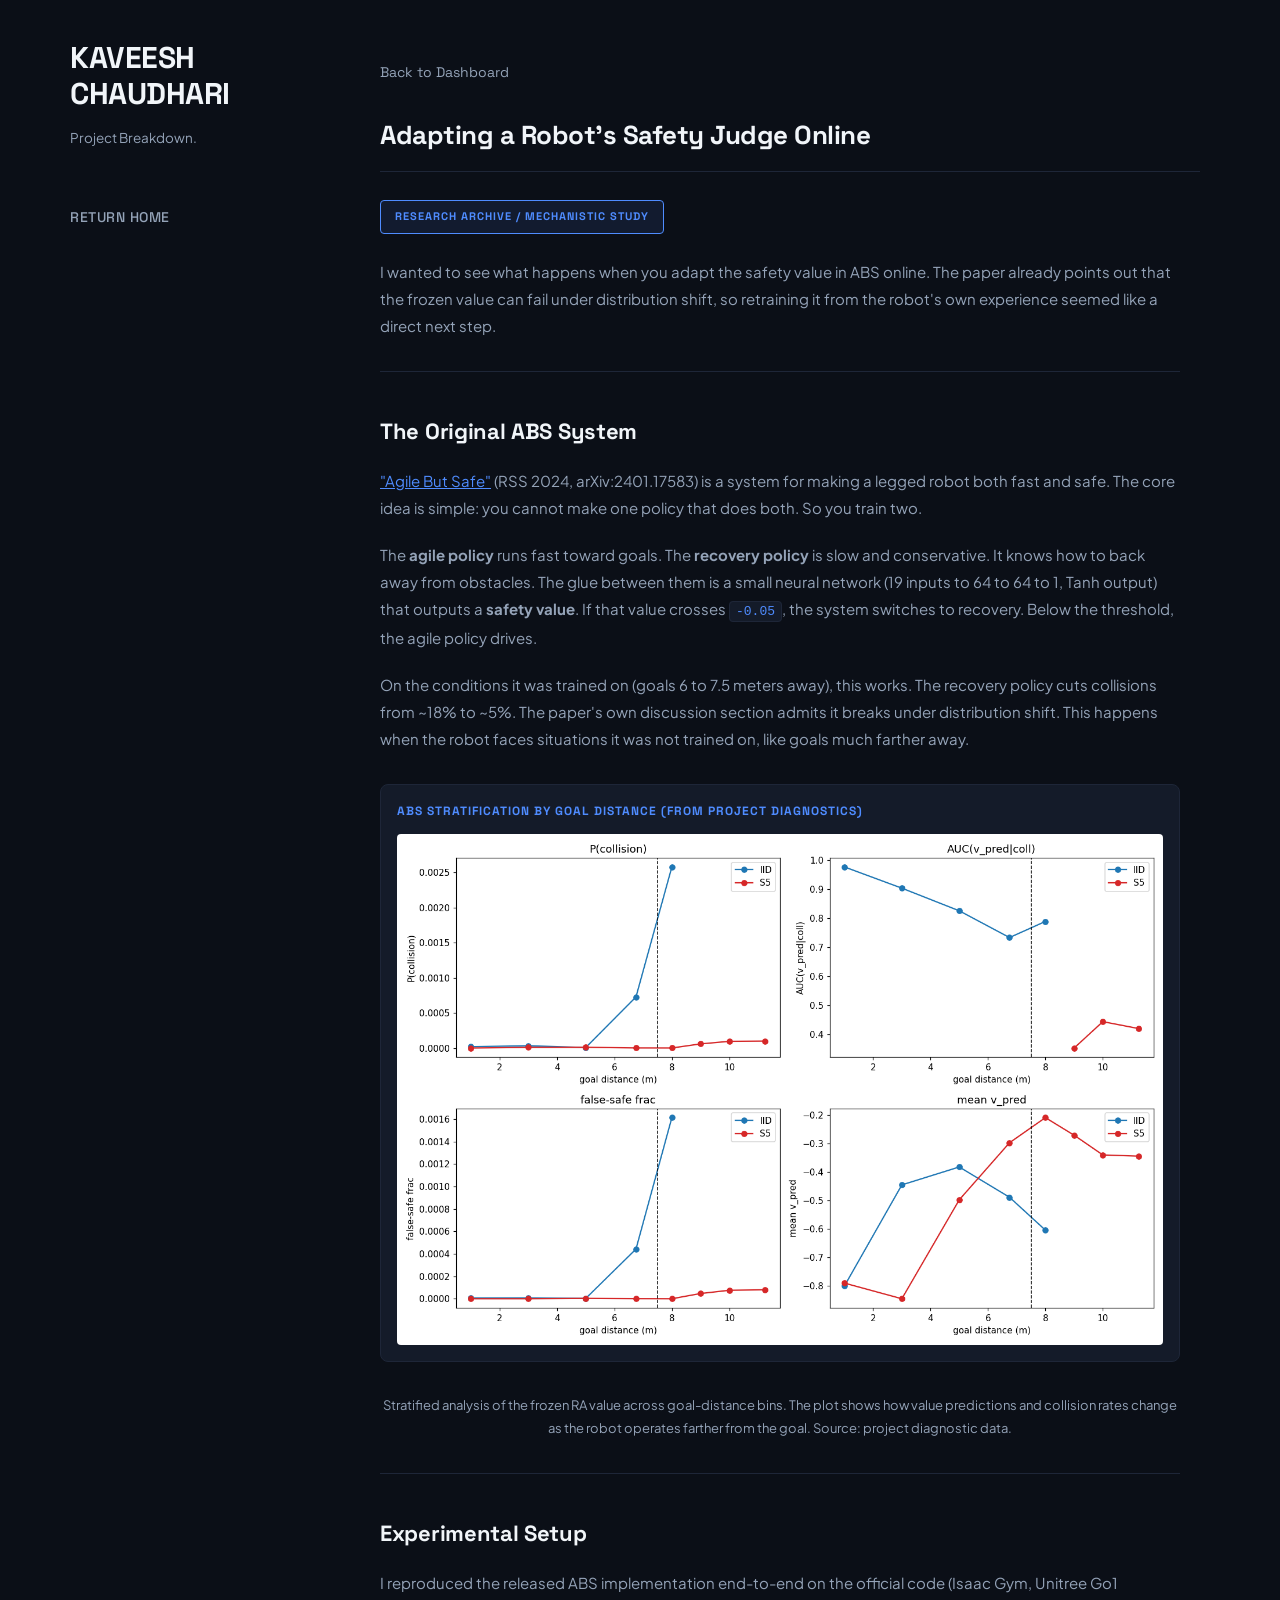
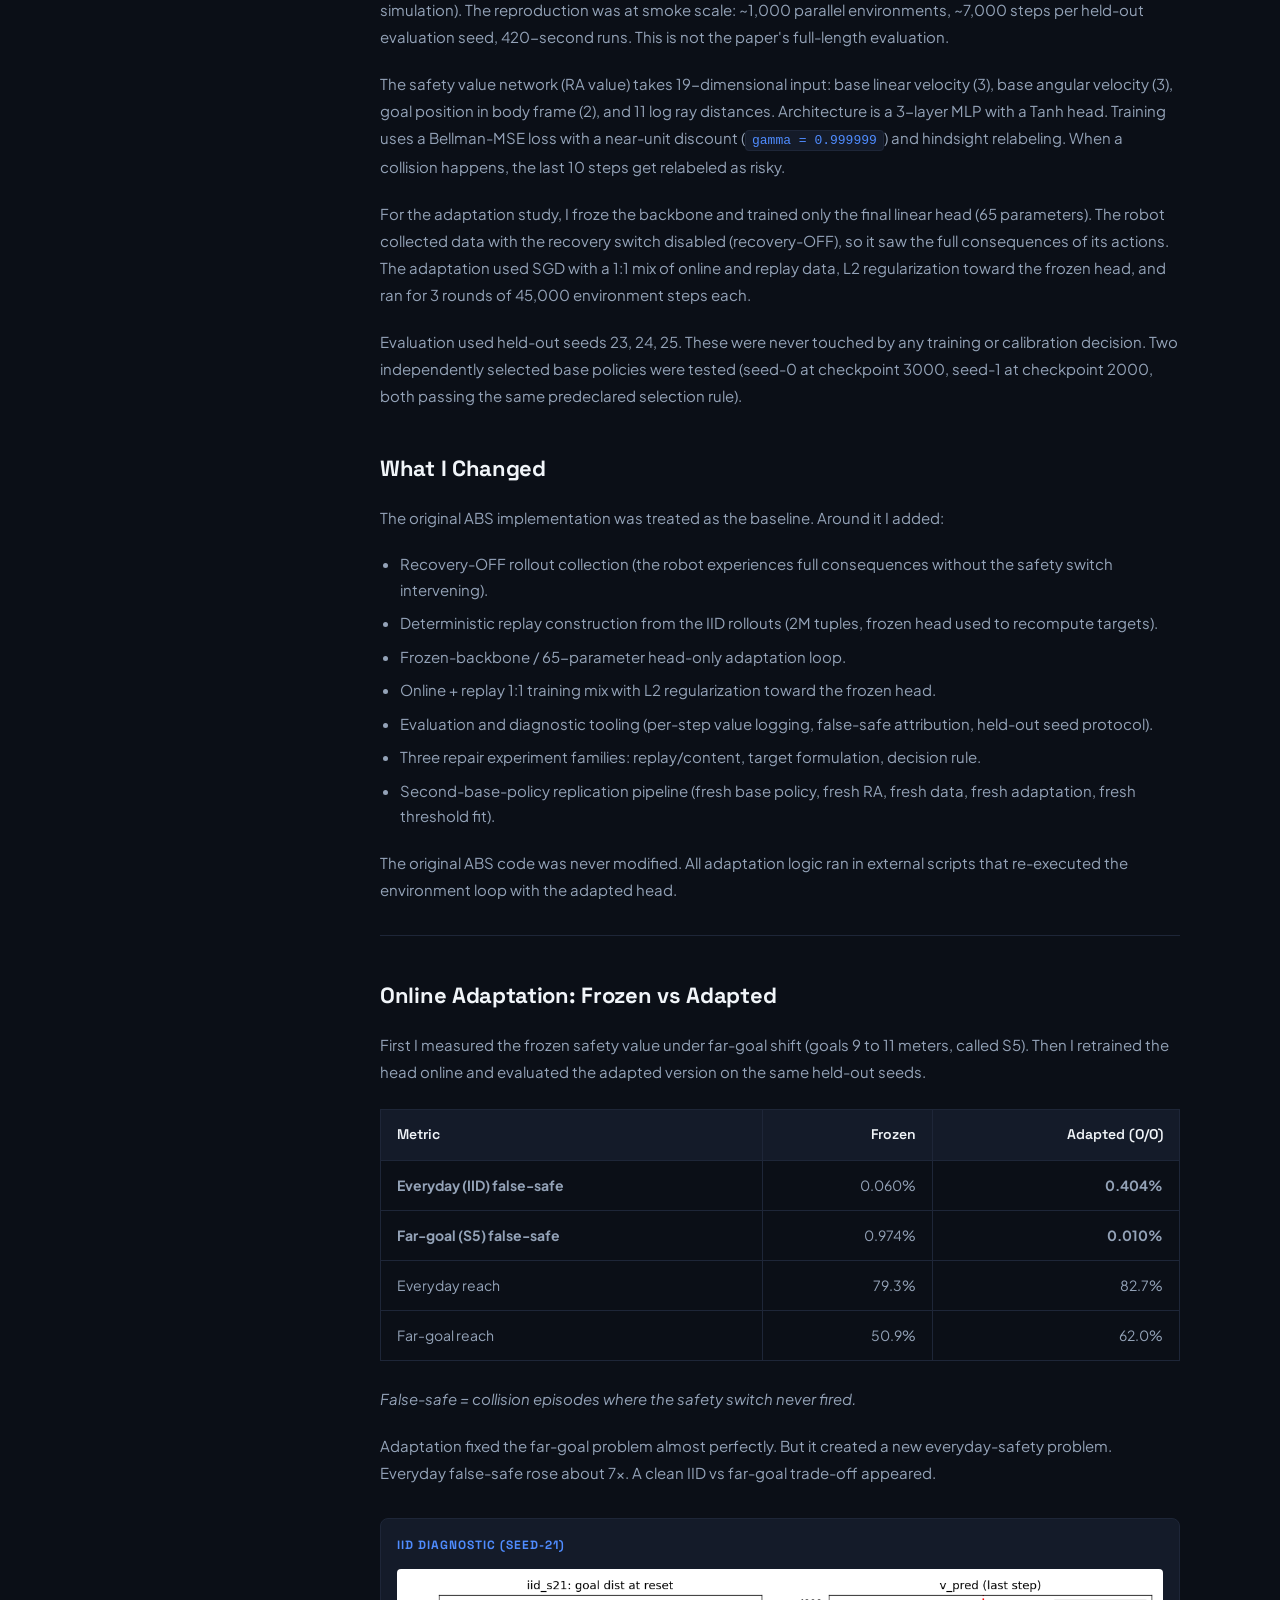
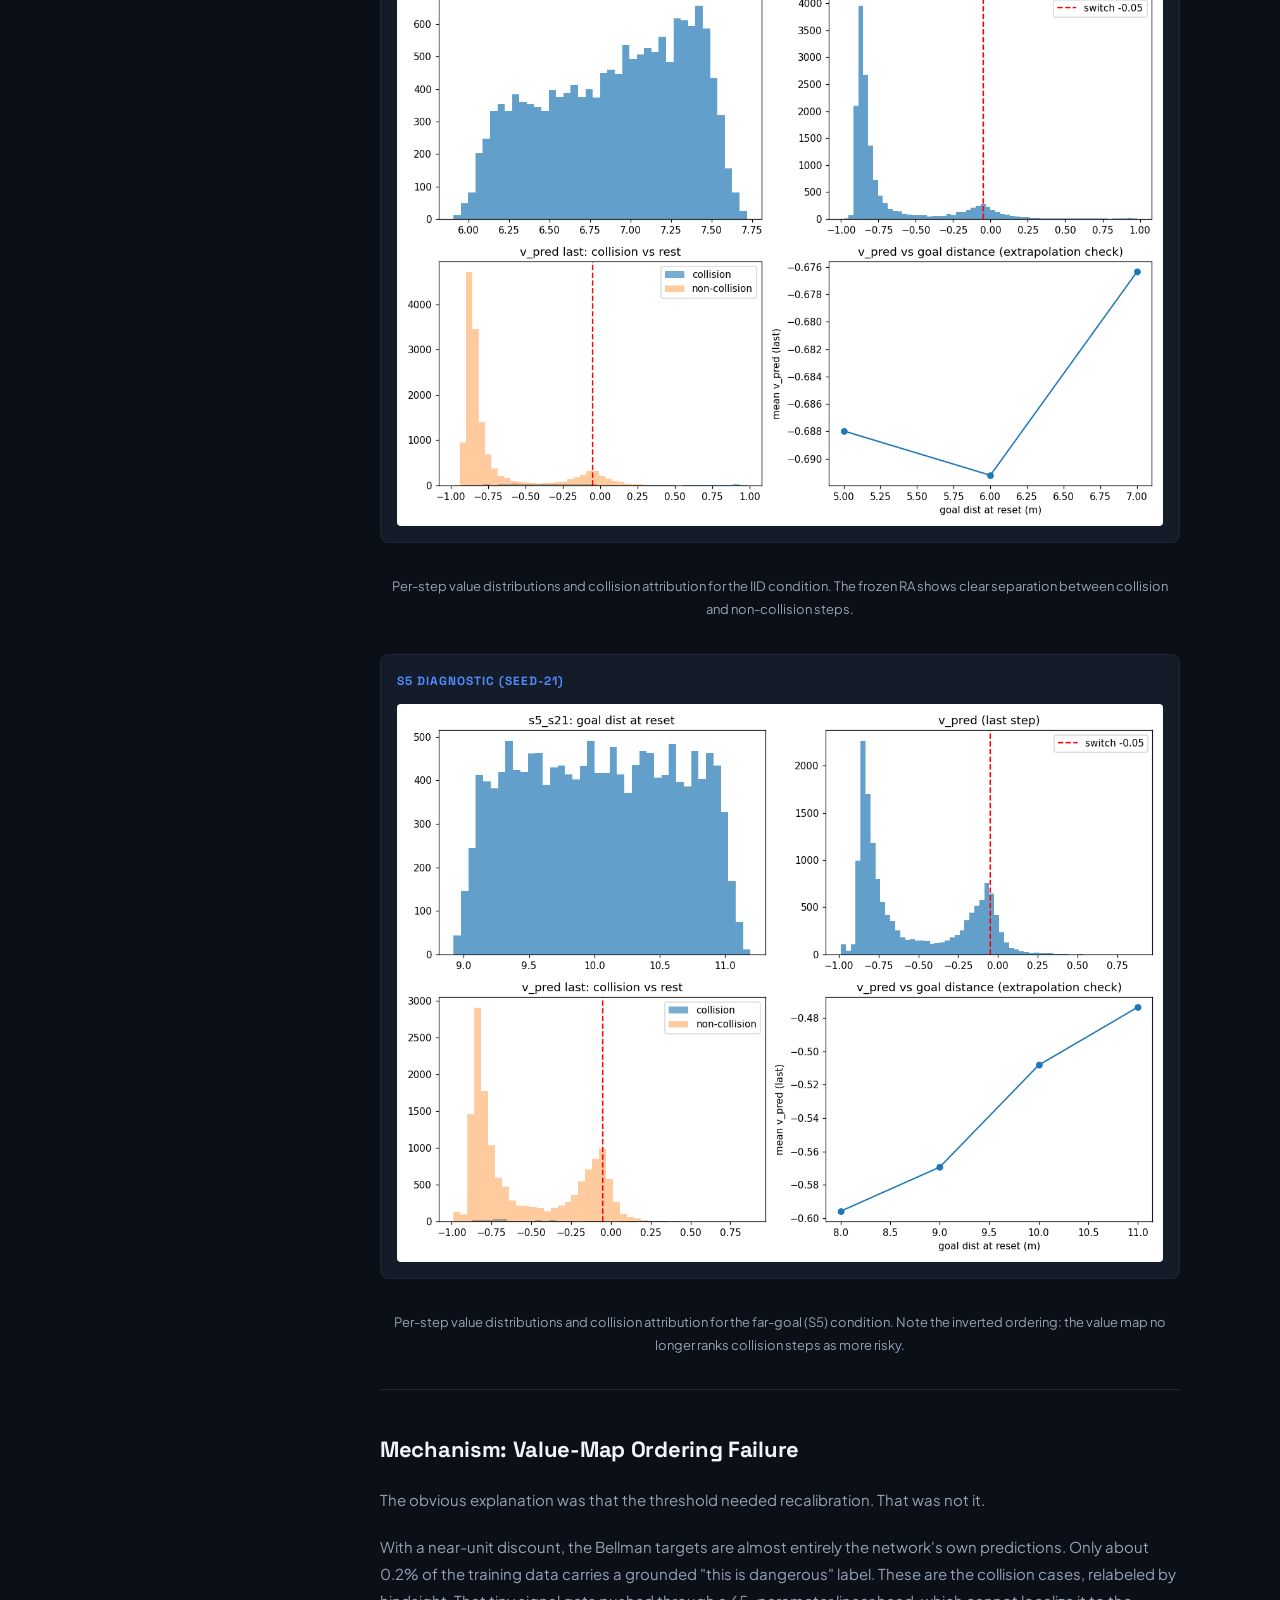
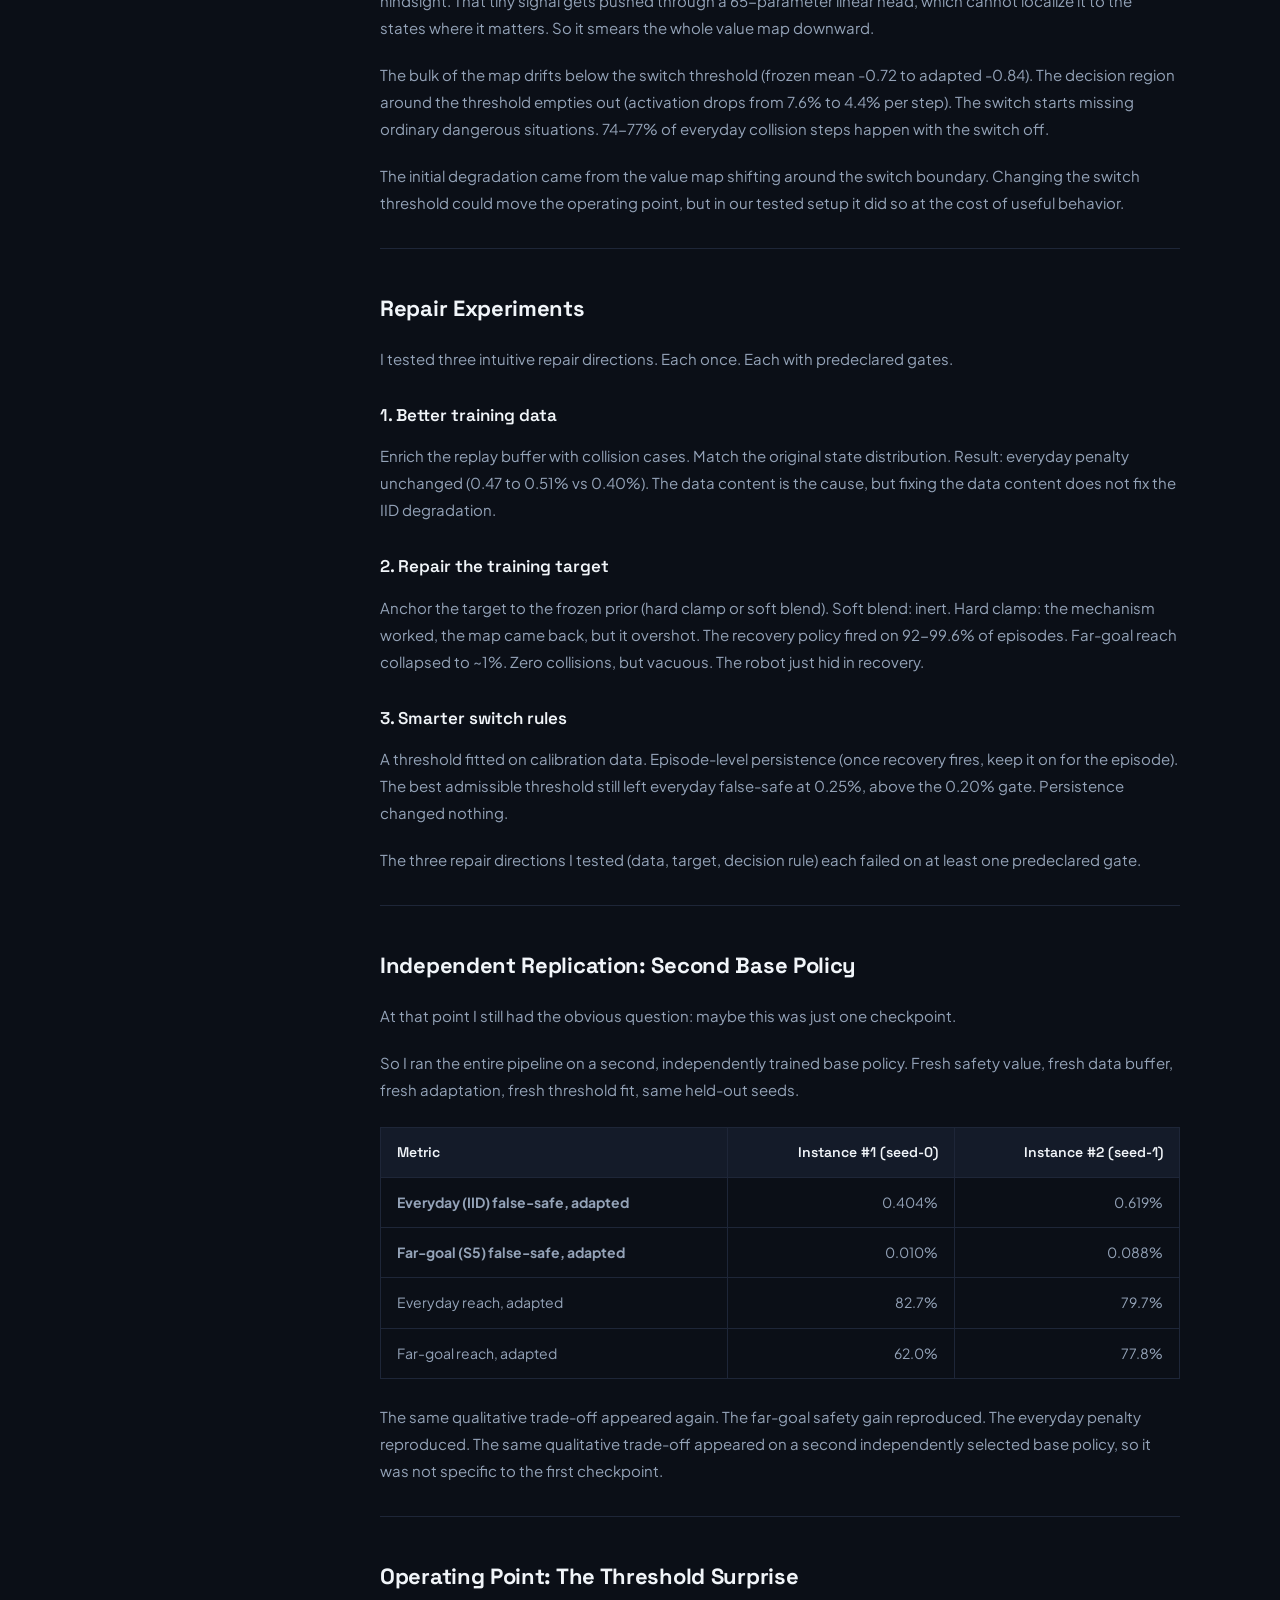
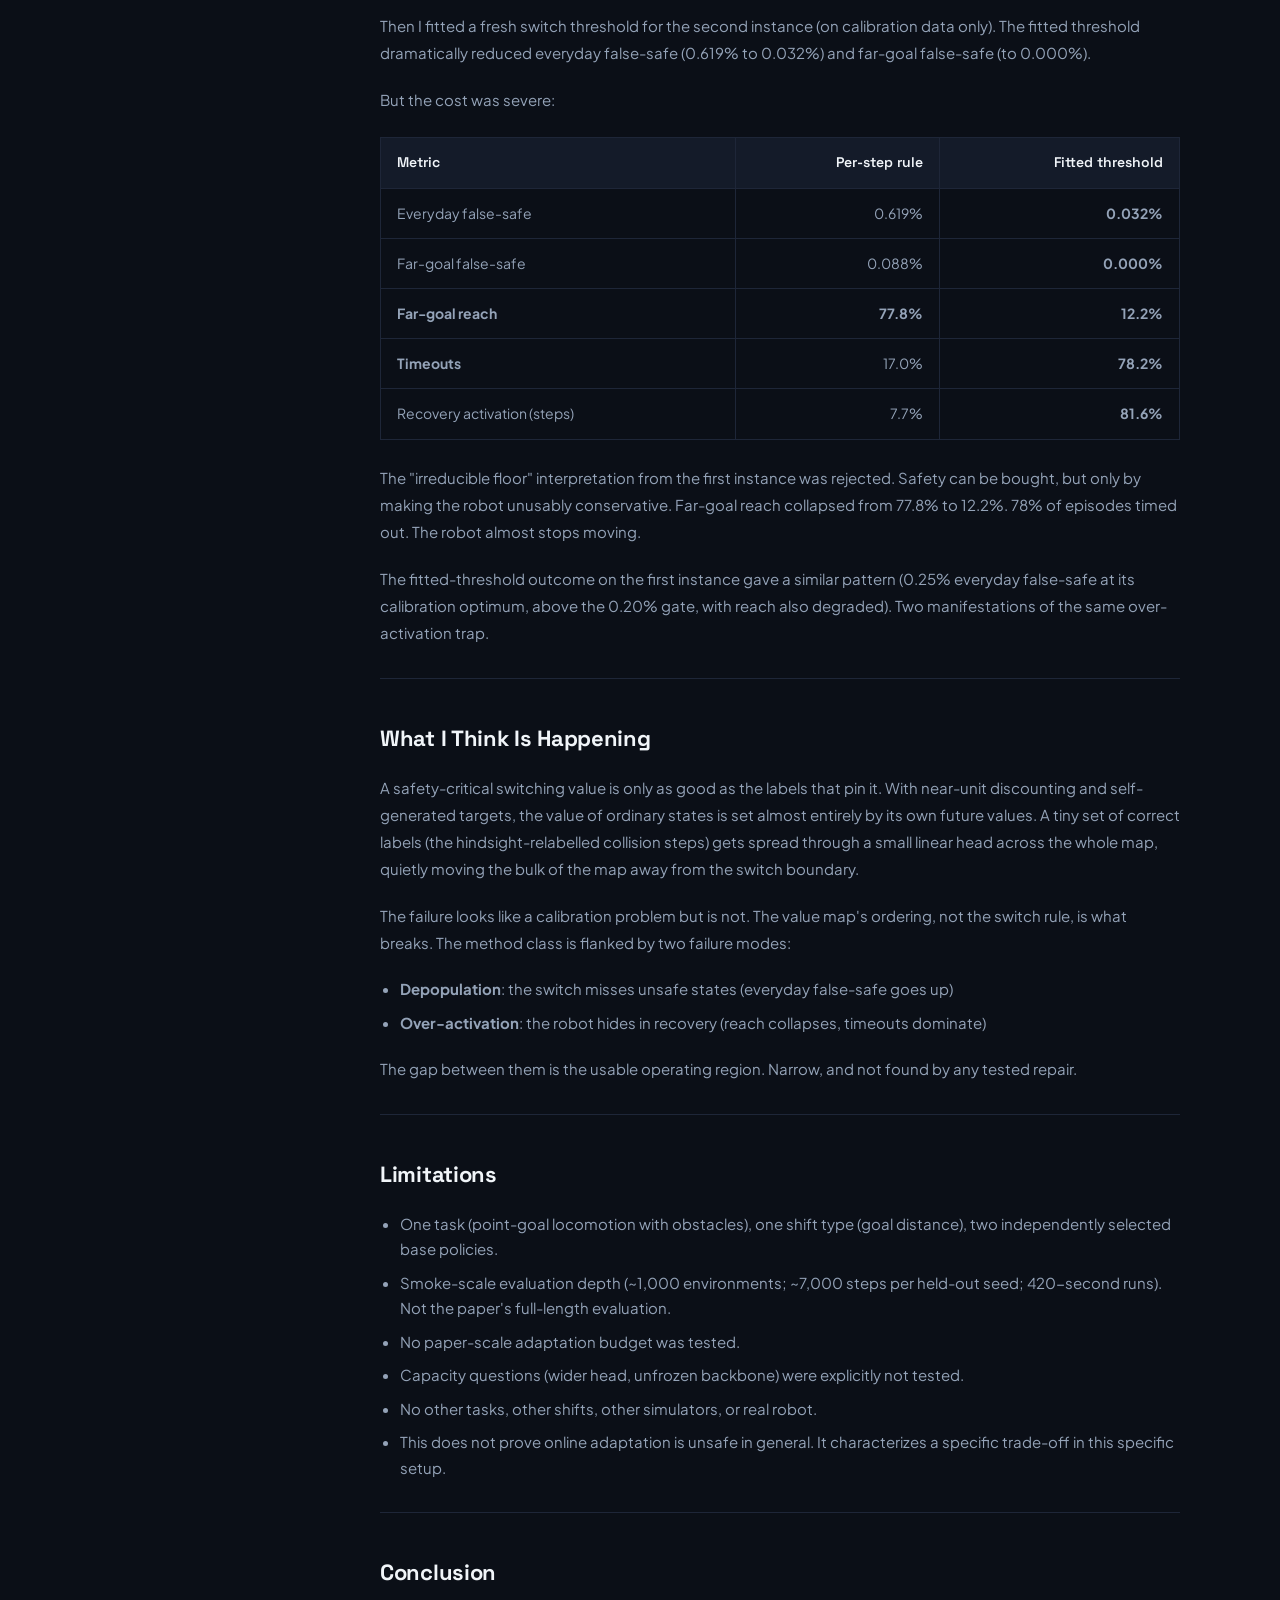
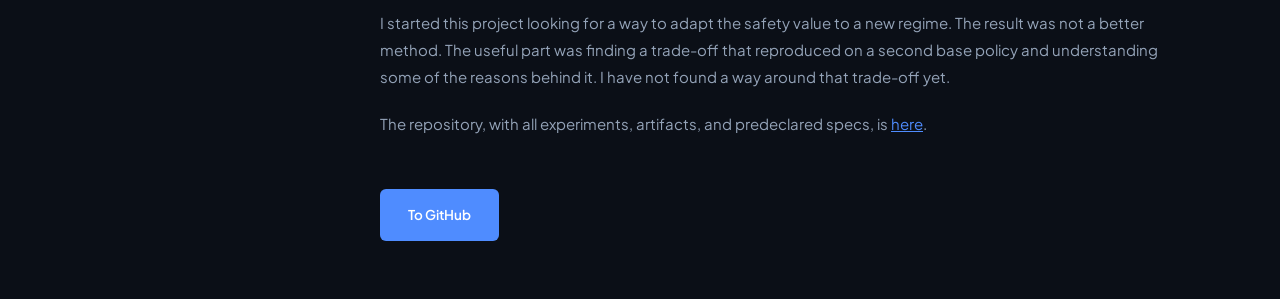
==== projects/abs-online-adaptation.html @ 4ec4768c "Add ABS blog: online adaptation trade-off study; update home page with blog card; fix To GitHub link" ====
<!DOCTYPE html>
<html lang="en">
<head>
    <meta charset="UTF-8">
    <meta name="viewport" content="width=device-width, initial-scale=1.0">
    <title>Adapting a Robot's Safety Judge Online | Kaveesh</title>
    <link rel="preconnect" href="https://fonts.googleapis.com">
    <link rel="preconnect" href="https://fonts.gstatic.com" crossorigin>
    <link href="https://fonts.googleapis.com/css2?family=Plus+Jakarta+Sans:wght@400;500;600;700&family=Space+Grotesk:wght@500;700&display=swap" rel="stylesheet">
    <link rel="stylesheet" href="../style.css">
    <style>
        .back-btn {
            display: inline-block;
            margin-bottom: 32px;
            color: var(--text-muted);
            text-decoration: none;
            font-family: var(--font-heading);
            font-size: 14px;
            transition: color 0.2s ease;
        }
        .back-btn:hover {
            color: var(--accent);
        }
        .post-body {
            color: var(--text-muted);
            font-size: 15px;
            line-height: 1.8;
            max-width: 800px;
        }
        .post-body p {
            margin-bottom: 20px;
        }
        .post-body h3 {
            margin-top: 40px;
            margin-bottom: 16px;
            font-family: var(--font-heading);
            font-size: 22px;
            font-weight: 700;
            color: var(--text-primary);
            letter-spacing: -0.3px;
        }
        .post-body h4 {
            margin-top: 28px;
            margin-bottom: 12px;
            font-family: var(--font-heading);
            font-size: 17px;
            font-weight: 600;
            color: var(--text-primary);
        }
        .post-body hr {
            border: 0;
            border-top: 1px solid var(--border-line);
            margin: 32px 0;
        }
        .post-body ul {
            margin-bottom: 20px;
            padding-left: 20px;
        }
        .post-body li {
            margin-bottom: 8px;
            line-height: 1.7;
        }
        .post-body table {
            width: 100%;
            max-width: 800px;
            border-collapse: collapse;
            margin: 24px 0;
            font-size: 14px;
        }
        .post-body th, .post-body td {
            border: 1px solid var(--border-line);
            padding: 12px 16px;
            text-align: left;
        }
        .post-body th {
            background: var(--bg-card);
            font-family: var(--font-heading);
            font-weight: 600;
            color: var(--text-primary);
        }
        .post-body td {
            color: var(--text-muted);
        }
        .post-body code {
            background: var(--bg-card);
            border: 1px solid var(--border-line);
            border-radius: 4px;
            padding: 2px 6px;
            font-family: 'JetBrains Mono', monospace;
            font-size: 13px;
            color: var(--accent);
        }
        .post-body pre {
            background: var(--bg-card);
            border: 1px solid var(--border-line);
            border-radius: 8px;
            padding: 16px;
            overflow-x: auto;
            margin: 24px 0;
        }
        .post-body pre code {
            background: none;
            border: none;
            padding: 0;
            color: var(--text-primary);
            font-size: 13px;
            line-height: 1.6;
        }
        .media-container {
            margin: 32px 0;
            display: flex;
            flex-direction: column;
            gap: 32px;
            max-width: 800px;
        }
        .media-box {
            background: var(--bg-card);
            border: 1px solid var(--border-line);
            border-radius: 8px;
            padding: 16px;
        }
        .media-label {
            font-family: var(--font-heading);
            font-size: 12px;
            color: var(--accent);
            text-transform: uppercase;
            letter-spacing: 1px;
            margin-bottom: 12px;
            font-weight: 700;
        }
        .demo-img {
            width: 100%;
            height: auto;
            border-radius: 4px;
            display: block;
        }
        .github-link {
            margin-top: 32px;
            display: inline-block;
        }
        .status-badge {
            display: inline-block;
            background: rgba(79, 140, 255, 0.1);
            border: 1px solid var(--accent);
            color: var(--accent);
            font-family: var(--font-heading);
            font-size: 11px;
            font-weight: 700;
            text-transform: uppercase;
            letter-spacing: 1px;
            padding: 6px 14px;
            border-radius: 4px;
            margin-bottom: 24px;
        }
        .pipeline-text {
            font-family: 'JetBrains Mono', monospace;
            font-size: 13px;
            background: var(--bg-card);
            border: 1px solid var(--border-line);
            border-radius: 6px;
            padding: 16px;
            white-space: pre-wrap;
            line-height: 1.8;
            color: var(--text-primary);
        }
    </style>
</head>
<body>

    <div class="app-container">
        
        <aside class="app-sidebar">
            <div class="sidebar-top">
                <div class="brand-group">
                    <h1 class="logo-title">KAVEESH CHAUDHARI</h1>
                </div>
                <p class="meta-tagline">Project Breakdown.</p>
                <nav class="app-nav">
                    <a href="../index.html" class="nav-btn">RETURN HOME</a>
                </nav>
            </div>
        </aside>

        <main class="app-main-content">
            <article class="content-block">
                <a href="../index.html" class="back-btn">Back to Dashboard</a>
                
                <div class="block-header">
                    <h2 class="block-heading">Adapting a Robot's Safety Judge Online</h2>
                </div>

                <div class="post-body">
                    <div class="status-badge">Research Archive / Mechanistic Study</div>

                    <p>
                        I wanted to see what happens when you adapt the safety value in ABS online. The paper already points out that the frozen value can fail under distribution shift, so retraining it from the robot's own experience seemed like a direct next step.
                    </p>

                    <hr>

                    <h3>The Original ABS System</h3>

                    <p>
                        <a href="https://arxiv.org/abs/2401.17583" target="_blank" style="color: var(--accent);">"Agile But Safe"</a> (RSS 2024, arXiv:2401.17583) is a system for making a legged robot both fast and safe. The core idea is simple: you cannot make one policy that does both. So you train two.
                    </p>

                    <p>
                        The <strong>agile policy</strong> runs fast toward goals. The <strong>recovery policy</strong> is slow and conservative. It knows how to back away from obstacles. The glue between them is a small neural network (19 inputs to 64 to 64 to 1, Tanh output) that outputs a <strong>safety value</strong>. If that value crosses <code>-0.05</code>, the system switches to recovery. Below the threshold, the agile policy drives.
                    </p>

                    <p>
                        On the conditions it was trained on (goals 6 to 7.5 meters away), this works. The recovery policy cuts collisions from ~18% to ~5%. The paper's own discussion section admits it breaks under distribution shift. This happens when the robot faces situations it was not trained on, like goals much farther away.
                    </p>

                    <div class="media-container">
                        <div class="media-box">
                            <div class="media-label">ABS Stratification by Goal Distance (from project diagnostics)</div>
                            <img src="abs_strat.png" alt="ABS stratification analysis showing value predictions across goal-distance bins" class="demo-img">
                        </div>
                    </div>

                    <p style="margin-top: 8px; font-size: 13px; color: var(--text-muted); text-align: center;">
                        Stratified analysis of the frozen RA value across goal-distance bins. The plot shows how value predictions and collision rates change as the robot operates farther from the goal. Source: project diagnostic data.
                    </p>

                    <hr>

                    <h3>Experimental Setup</h3>

                    <p>
                        I reproduced the released ABS implementation end-to-end on the official code (Isaac Gym, Unitree Go1 simulation). The reproduction was at smoke scale: ~1,000 parallel environments, ~7,000 steps per held-out evaluation seed, 420-second runs. This is not the paper's full-length evaluation.
                    </p>

                    <p>
                        The safety value network (RA value) takes 19-dimensional input: base linear velocity (3), base angular velocity (3), goal position in body frame (2), and 11 log ray distances. Architecture is a 3-layer MLP with a Tanh head. Training uses a Bellman-MSE loss with a near-unit discount (<code>gamma = 0.999999</code>) and hindsight relabeling. When a collision happens, the last 10 steps get relabeled as risky.
                    </p>

                    <p>
                        For the adaptation study, I froze the backbone and trained only the final linear head (65 parameters). The robot collected data with the recovery switch disabled (recovery-OFF), so it saw the full consequences of its actions. The adaptation used SGD with a 1:1 mix of online and replay data, L2 regularization toward the frozen head, and ran for 3 rounds of 45,000 environment steps each.
                    </p>

                    <p>
                        Evaluation used held-out seeds 23, 24, 25. These were never touched by any training or calibration decision. Two independently selected base policies were tested (seed-0 at checkpoint 3000, seed-1 at checkpoint 2000, both passing the same predeclared selection rule).
                    </p>

                    <h3>What I Changed</h3>

                    <p>
                        The original ABS implementation was treated as the baseline. Around it I added:
                    </p>

                    <ul>
                        <li>Recovery-OFF rollout collection (the robot experiences full consequences without the safety switch intervening).</li>
                        <li>Deterministic replay construction from the IID rollouts (2M tuples, frozen head used to recompute targets).</li>
                        <li>Frozen-backbone / 65-parameter head-only adaptation loop.</li>
                        <li>Online + replay 1:1 training mix with L2 regularization toward the frozen head.</li>
                        <li>Evaluation and diagnostic tooling (per-step value logging, false-safe attribution, held-out seed protocol).</li>
                        <li>Three repair experiment families: replay/content, target formulation, decision rule.</li>
                        <li>Second-base-policy replication pipeline (fresh base policy, fresh RA, fresh data, fresh adaptation, fresh threshold fit).</li>
                    </ul>

                    <p>
                        The original ABS code was never modified. All adaptation logic ran in external scripts that re-executed the environment loop with the adapted head.
                    </p>

                    <hr>

                    <h3>Online Adaptation: Frozen vs Adapted</h3>

                    <p>
                        First I measured the frozen safety value under far-goal shift (goals 9 to 11 meters, called S5). Then I retrained the head online and evaluated the adapted version on the same held-out seeds.
                    </p>

                    <table>
                        <thead>
                            <tr>
                                <th>Metric</th>
                                <th style="text-align:right">Frozen</th>
                                <th style="text-align:right">Adapted (O/O)</th>
                            </tr>
                        </thead>
                        <tbody>
                            <tr>
                                <td><strong>Everyday (IID) false-safe</strong></td>
                                <td style="text-align:right">0.060%</td>
                                <td style="text-align:right"><strong>0.404%</strong></td>
                            </tr>
                            <tr>
                                <td><strong>Far-goal (S5) false-safe</strong></td>
                                <td style="text-align:right">0.974%</td>
                                <td style="text-align:right"><strong>0.010%</strong></td>
                            </tr>
                            <tr>
                                <td>Everyday reach</td>
                                <td style="text-align:right">79.3%</td>
                                <td style="text-align:right">82.7%</td>
                            </tr>
                            <tr>
                                <td>Far-goal reach</td>
                                <td style="text-align:right">50.9%</td>
                                <td style="text-align:right">62.0%</td>
                            </tr>
                        </tbody>
                    </table>

                    <p>
                        <em>False-safe = collision episodes where the safety switch never fired.</em>
                    </p>

                    <p>
                        Adaptation fixed the far-goal problem almost perfectly. But it created a new everyday-safety problem. Everyday false-safe rose about 7x. A clean IID vs far-goal trade-off appeared.
                    </p>

                    <div class="media-container">
                        <div class="media-box">
                            <div class="media-label">IID Diagnostic (seed-21)</div>
                            <img src="abs_iid_diag.png" alt="IID diagnostic showing value distributions and collision attribution" class="demo-img">
                        </div>
                    </div>

                    <p style="margin-top: 8px; font-size: 13px; color: var(--text-muted); text-align: center;">
                        Per-step value distributions and collision attribution for the IID condition. The frozen RA shows clear separation between collision and non-collision steps.
                    </p>

                    <div class="media-container">
                        <div class="media-box">
                            <div class="media-label">S5 Diagnostic (seed-21)</div>
                            <img src="abs_s5_diag.png" alt="S5 diagnostic showing inverted value ordering under far-goal shift" class="demo-img">
                        </div>
                    </div>

                    <p style="margin-top: 8px; font-size: 13px; color: var(--text-muted); text-align: center;">
                        Per-step value distributions and collision attribution for the far-goal (S5) condition. Note the inverted ordering: the value map no longer ranks collision steps as more risky.
                    </p>

                    <hr>

                    <h3>Mechanism: Value-Map Ordering Failure</h3>

                    <p>
                        The obvious explanation was that the threshold needed recalibration. That was not it.
                    </p>

                    <p>
                        With a near-unit discount, the Bellman targets are almost entirely the network's own predictions. Only about 0.2% of the training data carries a grounded "this is dangerous" label. These are the collision cases, relabeled by hindsight. That tiny signal gets pushed through a 65-parameter linear head, which cannot localize it to the states where it matters. So it smears the whole value map downward.
                    </p>

                    <p>
                        The bulk of the map drifts below the switch threshold (frozen mean -0.72 to adapted -0.84). The decision region around the threshold empties out (activation drops from 7.6% to 4.4% per step). The switch starts missing ordinary dangerous situations. 74-77% of everyday collision steps happen with the switch off.
                    </p>

                    <p>
                        The initial degradation came from the value map shifting around the switch boundary. Changing the switch threshold could move the operating point, but in our tested setup it did so at the cost of useful behavior.
                    </p>

                    <hr>

                    <h3>Repair Experiments</h3>

                    <p>
                        I tested three intuitive repair directions. Each once. Each with predeclared gates.
                    </p>

                    <h4>1. Better training data</h4>
                    <p>
                        Enrich the replay buffer with collision cases. Match the original state distribution. Result: everyday penalty unchanged (0.47 to 0.51% vs 0.40%). The data content is the cause, but fixing the data content does not fix the IID degradation.
                    </p>

                    <h4>2. Repair the training target</h4>
                    <p>
                        Anchor the target to the frozen prior (hard clamp or soft blend). Soft blend: inert. Hard clamp: the mechanism worked, the map came back, but it overshot. The recovery policy fired on 92-99.6% of episodes. Far-goal reach collapsed to ~1%. Zero collisions, but vacuous. The robot just hid in recovery.
                    </p>

                    <h4>3. Smarter switch rules</h4>
                    <p>
                        A threshold fitted on calibration data. Episode-level persistence (once recovery fires, keep it on for the episode). The best admissible threshold still left everyday false-safe at 0.25%, above the 0.20% gate. Persistence changed nothing.
                    </p>

                    <p>
                        The three repair directions I tested (data, target, decision rule) each failed on at least one predeclared gate.
                    </p>

                    <hr>

                    <h3>Independent Replication: Second Base Policy</h3>

                    <p>
                        At that point I still had the obvious question: maybe this was just one checkpoint.
                    </p>

                    <p>
                        So I ran the entire pipeline on a second, independently trained base policy. Fresh safety value, fresh data buffer, fresh adaptation, fresh threshold fit, same held-out seeds.
                    </p>

                    <table>
                        <thead>
                            <tr>
                                <th>Metric</th>
                                <th style="text-align:right">Instance #1 (seed-0)</th>
                                <th style="text-align:right">Instance #2 (seed-1)</th>
                            </tr>
                        </thead>
                        <tbody>
                            <tr>
                                <td><strong>Everyday (IID) false-safe, adapted</strong></td>
                                <td style="text-align:right">0.404%</td>
                                <td style="text-align:right">0.619%</td>
                            </tr>
                            <tr>
                                <td><strong>Far-goal (S5) false-safe, adapted</strong></td>
                                <td style="text-align:right">0.010%</td>
                                <td style="text-align:right">0.088%</td>
                            </tr>
                            <tr>
                                <td>Everyday reach, adapted</td>
                                <td style="text-align:right">82.7%</td>
                                <td style="text-align:right">79.7%</td>
                            </tr>
                            <tr>
                                <td>Far-goal reach, adapted</td>
                                <td style="text-align:right">62.0%</td>
                                <td style="text-align:right">77.8%</td>
                            </tr>
                        </tbody>
                    </table>

                    <p>
                        The same qualitative trade-off appeared again. The far-goal safety gain reproduced. The everyday penalty reproduced. The same qualitative trade-off appeared on a second independently selected base policy, so it was not specific to the first checkpoint.
                    </p>

                    <hr>

                    <h3>Operating Point: The Threshold Surprise</h3>

                    <p>
                        Then I fitted a fresh switch threshold for the second instance (on calibration data only). The fitted threshold dramatically reduced everyday false-safe (0.619% to 0.032%) and far-goal false-safe (to 0.000%).
                    </p>

                    <p>
                        But the cost was severe:
                    </p>

                    <table>
                        <thead>
                            <tr>
                                <th>Metric</th>
                                <th style="text-align:right">Per-step rule</th>
                                <th style="text-align:right">Fitted threshold</th>
                            </tr>
                        </thead>
                        <tbody>
                            <tr>
                                <td>Everyday false-safe</td>
                                <td style="text-align:right">0.619%</td>
                                <td style="text-align:right"><strong>0.032%</strong></td>
                            </tr>
                            <tr>
                                <td>Far-goal false-safe</td>
                                <td style="text-align:right">0.088%</td>
                                <td style="text-align:right"><strong>0.000%</strong></td>
                            </tr>
                            <tr>
                                <td><strong>Far-goal reach</strong></td>
                                <td style="text-align:right"><strong>77.8%</strong></td>
                                <td style="text-align:right"><strong>12.2%</strong></td>
                            </tr>
                            <tr>
                                <td><strong>Timeouts</strong></td>
                                <td style="text-align:right">17.0%</td>
                                <td style="text-align:right"><strong>78.2%</strong></td>
                            </tr>
                            <tr>
                                <td>Recovery activation (steps)</td>
                                <td style="text-align:right">7.7%</td>
                                <td style="text-align:right"><strong>81.6%</strong></td>
                            </tr>
                        </tbody>
                    </table>

                    <p>
                        The "irreducible floor" interpretation from the first instance was rejected. Safety can be bought, but only by making the robot unusably conservative. Far-goal reach collapsed from 77.8% to 12.2%. 78% of episodes timed out. The robot almost stops moving.
                    </p>

                    <p>
                        The fitted-threshold outcome on the first instance gave a similar pattern (0.25% everyday false-safe at its calibration optimum, above the 0.20% gate, with reach also degraded). Two manifestations of the same over-activation trap.
                    </p>

                    <hr>

                    <h3>What I Think Is Happening</h3>

                    <p>
                        A safety-critical switching value is only as good as the labels that pin it. With near-unit discounting and self-generated targets, the value of ordinary states is set almost entirely by its own future values. A tiny set of correct labels (the hindsight-relabelled collision steps) gets spread through a small linear head across the whole map, quietly moving the bulk of the map away from the switch boundary.
                    </p>

                    <p>
                        The failure looks like a calibration problem but is not. The value map's ordering, not the switch rule, is what breaks. The method class is flanked by two failure modes:
                    </p>

                    <ul>
                        <li><strong>Depopulation</strong>: the switch misses unsafe states (everyday false-safe goes up)</li>
                        <li><strong>Over-activation</strong>: the robot hides in recovery (reach collapses, timeouts dominate)</li>
                    </ul>

                    <p>
                        The gap between them is the usable operating region. Narrow, and not found by any tested repair.
                    </p>

                    <hr>

                    <h3>Limitations</h3>

                    <ul>
                        <li>One task (point-goal locomotion with obstacles), one shift type (goal distance), two independently selected base policies.</li>
                        <li>Smoke-scale evaluation depth (~1,000 environments; ~7,000 steps per held-out seed; 420-second runs). Not the paper's full-length evaluation.</li>
                        <li>No paper-scale adaptation budget was tested.</li>
                        <li>Capacity questions (wider head, unfrozen backbone) were explicitly not tested.</li>
                        <li>No other tasks, other shifts, other simulators, or real robot.</li>
                        <li>This does not prove online adaptation is unsafe in general. It characterizes a specific trade-off in this specific setup.</li>
                    </ul>

                    <hr>

                    <h3>Conclusion</h3>

                    <p>
                        I started this project looking for a way to adapt the safety value to a new regime. The result was not a better method. The useful part was finding a trade-off that reproduced on a second base policy and understanding some of the reasons behind it. I have not found a way around that trade-off yet.
                    </p>

                    <p>
                        The repository, with all experiments, artifacts, and predeclared specs, is <a href="https://github.com/1sznkaveesh/ABS" target="_blank" style="color: var(--accent);">here</a>.
                    </p>

                    <div class="github-link">
                        <a href="https://github.com/1sznkaveesh/ABS" target="_blank" class="utility-download-btn">To GitHub</a>
                    </div>
                </div>
            </article>
        </main>
        
    </div>

</body>
</html>
---- style.css ----
/* Premium TextZip Colorway & Fluid Typography Definitions */
:root {
    --bg-main: #0b0f17;
    --bg-sidebar: #0f141f;
    --bg-card: #141b29;
    --border-line: #1e2638;
    --text-primary: #f1f5f9;
    --text-muted: #94a3b8;
    --accent: #4f8cff;
    --font-heading: 'Space Grotesk', sans-serif;
    --font-body: 'Plus Jakarta Sans', sans-serif;
}

* {
    margin: 0;
    padding: 0;
    box-sizing: border-box;
}

html {
    scroll-behavior: smooth;
    background-color: var(--bg-main);
}

body {
    background-color: var(--bg-main);
    color: var(--text-primary);
    font-family: var(--font-body);
    font-size: 14px;
    line-height: 1.6;
    -webkit-font-smoothing: antialiased;
}

/* 2-Column Scaffold Structure */
.app-container {
    display: flex;
    max-width: 1200px;
    margin: 0 auto;
    min-height: 100vh;
}

/* Sidebar Styling Layout */
.app-sidebar {
    width: 300px;
    position: sticky;
    top: 0;
    height: 100vh;
    padding: 40px 30px;
    display: flex;
    flex-direction: column;
    justify-content: space-between;
}

/* Made your name significantly bigger and punchier */
.logo-title {
    font-family: var(--font-heading);
    font-size: 30px;
    font-weight: 700;
    letter-spacing: -.5px;
    color: var(--text-primary);
    line-height: 1.2;
}

.meta-tagline {
    color: var(--text-muted);
    margin-top: 16px;
    font-size: 13.5px;
    line-height: 1.5;
}

.app-nav {
    margin-top: 54px;
    display: flex;
    flex-direction: column;
    gap: 16px;
}

.nav-btn {
    color: var(--text-muted);
    text-decoration: none;
    font-family: var(--font-heading);
    font-size: 14px;
    font-weight: 500;
    letter-spacing: 0.5px;
    transition: all 0.25s ease;
    padding: 4px 0;
    width: fit-content;
}

.nav-btn:hover, .nav-btn.active {
    color: var(--accent);
    transform: translateX(4px);
}

/* Right Content Column Layout */
.app-main-content {
    flex-grow: 1;
    padding: 60px 40px;
    display: flex;
    flex-direction: column;
    gap: 64px;
}

.content-block {
    scroll-margin-top: 60px;
}

.block-header {
    margin-bottom: 28px;
    border-bottom: 1px solid var(--border-line);
    padding-bottom: 14px;
}

/* Increased major section title sizing */
.block-heading {
    font-family: var(--font-heading);
    font-size: 26px;
    font-weight: 700;
    letter-spacing: -0.5px;
    color: var(--text-primary);
}

/* Smooth Minimal Box States */
.empty-state-card {
    background-color: var(--bg-card);
    border: 1px solid var(--border-line);
    border-radius: 8px;
    padding: 24px;
}

.empty-msg {
    color: var(--text-muted);
    font-size: 14px;
}

/* Cards System Architecture */
.project-grid {
    display: flex;
    flex-direction: column;
    gap: 16px;
}

.project-card {
    background-color: var(--bg-card);
    border: 1px solid var(--border-line);
    border-radius: 8px;
    padding: 28px;
    transition: all 0.25s cubic-bezier(0.4, 0, 0.2, 1);
}

.project-card:hover {
    border-color: var(--accent);
    transform: translateY(-2px);
    box-shadow: 0 8px 24px rgba(79, 140, 255, 0.05);
}

.card-meta {
    font-size: 11px;
    margin-bottom: 8px;
    font-weight: 600;
    text-transform: uppercase;
    letter-spacing: 0.5px;
}

.card-tag {
    color: var(--accent);
}

/* Increased work project title sizing */
.card-title {
    font-family: var(--font-heading);
    font-size: 20px;
    font-weight: 700;
    margin-bottom: 8px;
    color: var(--text-primary);
    letter-spacing: -0.3px;
}

/* Project Heading Anchor Rules */
.project-title-link {
    color: var(--text-primary);
    text-decoration: none;
    transition: color 0.2s ease;
}

.project-card:hover .project-title-link,
.project-title-link:hover {
    color: var(--accent);
}

.card-desc {
    color: var(--text-muted);
    font-size: 14px;
    line-height: 1.6;
}

/* Resume Button Setup */
.utility-download-btn {
    display: inline-block;
    color: #fff;
    background-color: var(--accent);
    text-decoration: none;
    font-size: 13.5px;
    font-weight: 600;
    padding: 14px 28px;
    border-radius: 6px;
    transition: background-color 0.2s ease, transform 0.2s ease;
}

.utility-download-btn:hover {
    background-color: #3b71d6;
    transform: translateY(-1px);
}

/* Side-by-Side Horizontal Contact Layout */
.contact-inline-row {
    display: flex;
    gap: 36px;
}

.contact-link {
    font-family: var(--font-heading);
    font-weight: 700;
    font-size: 15px;
    color: var(--accent);
    text-decoration: none;
    letter-spacing: 0.5px;
    transition: color 0.2s ease;
}

.contact-link:hover {
    color: var(--text-primary);
}

/* Blog Grid & Cards */
.blog-grid {
    display: flex;
    flex-direction: column;
    gap: 16px;
}

.blog-card {
    background-color: var(--bg-card);
    border: 1px solid var(--border-line);
    border-radius: 8px;
    overflow: hidden;
    transition: all 0.25s cubic-bezier(0.4, 0, 0.2, 1);
    display: flex;
    flex-direction: row;
    gap: 0;
}

.blog-card:hover {
    border-color: var(--accent);
    transform: translateY(-2px);
    box-shadow: 0 8px 24px rgba(79, 140, 255, 0.05);
}

.blog-thumbnail {
    width: 200px;
    min-width: 200px;
    height: 100%;
    min-height: 180px;
    overflow: hidden;
    flex-shrink: 0;
}

.blog-thumbnail img {
    width: 100%;
    height: 100%;
    object-fit: cover;
    transition: transform 0.3s ease;
}

.blog-card:hover .blog-thumbnail img {
    transform: scale(1.03);
}

.blog-content {
    flex: 1;
    padding: 28px;
    display: flex;
    flex-direction: column;
    justify-content: space-between;
    min-width: 0;
}

.blog-meta {
    font-size: 11px;
    margin-bottom: 8px;
    font-weight: 600;
    text-transform: uppercase;
    letter-spacing: 0.5px;
}

.blog-tag {
    color: var(--accent);
}

.blog-title {
    font-family: var(--font-heading);
    font-size: 20px;
    font-weight: 700;
    margin-bottom: 8px;
    color: var(--text-primary);
    letter-spacing: -0.3px;
    line-height: 1.3;
}

.blog-title-link {
    color: var(--text-primary);
    text-decoration: none;
    transition: color 0.2s ease;
}

.blog-card:hover .blog-title-link,
.blog-title-link:hover {
    color: var(--accent);
}

.blog-desc {
    color: var(--text-muted);
    font-size: 14px;
    line-height: 1.6;
    margin-bottom: 16px;
}

.blog-read-more {
    font-family: var(--font-heading);
    font-size: 13px;
    font-weight: 600;
    color: var(--accent);
    text-decoration: none;
    letter-spacing: 0.5px;
    transition: color 0.2s ease;
    align-self: flex-start;
}

.blog-read-more:hover {
    color: var(--text-primary);
}

/* Mobile responsiveness for blog card */
@media (max-width: 850px) {
    .blog-card {
        flex-direction: column;
    }
    .blog-thumbnail {
        width: 100%;
        min-width: 0;
        height: 160px;
        min-height: 160px;
    }
    .blog-content {
        padding: 24px;
    }
}
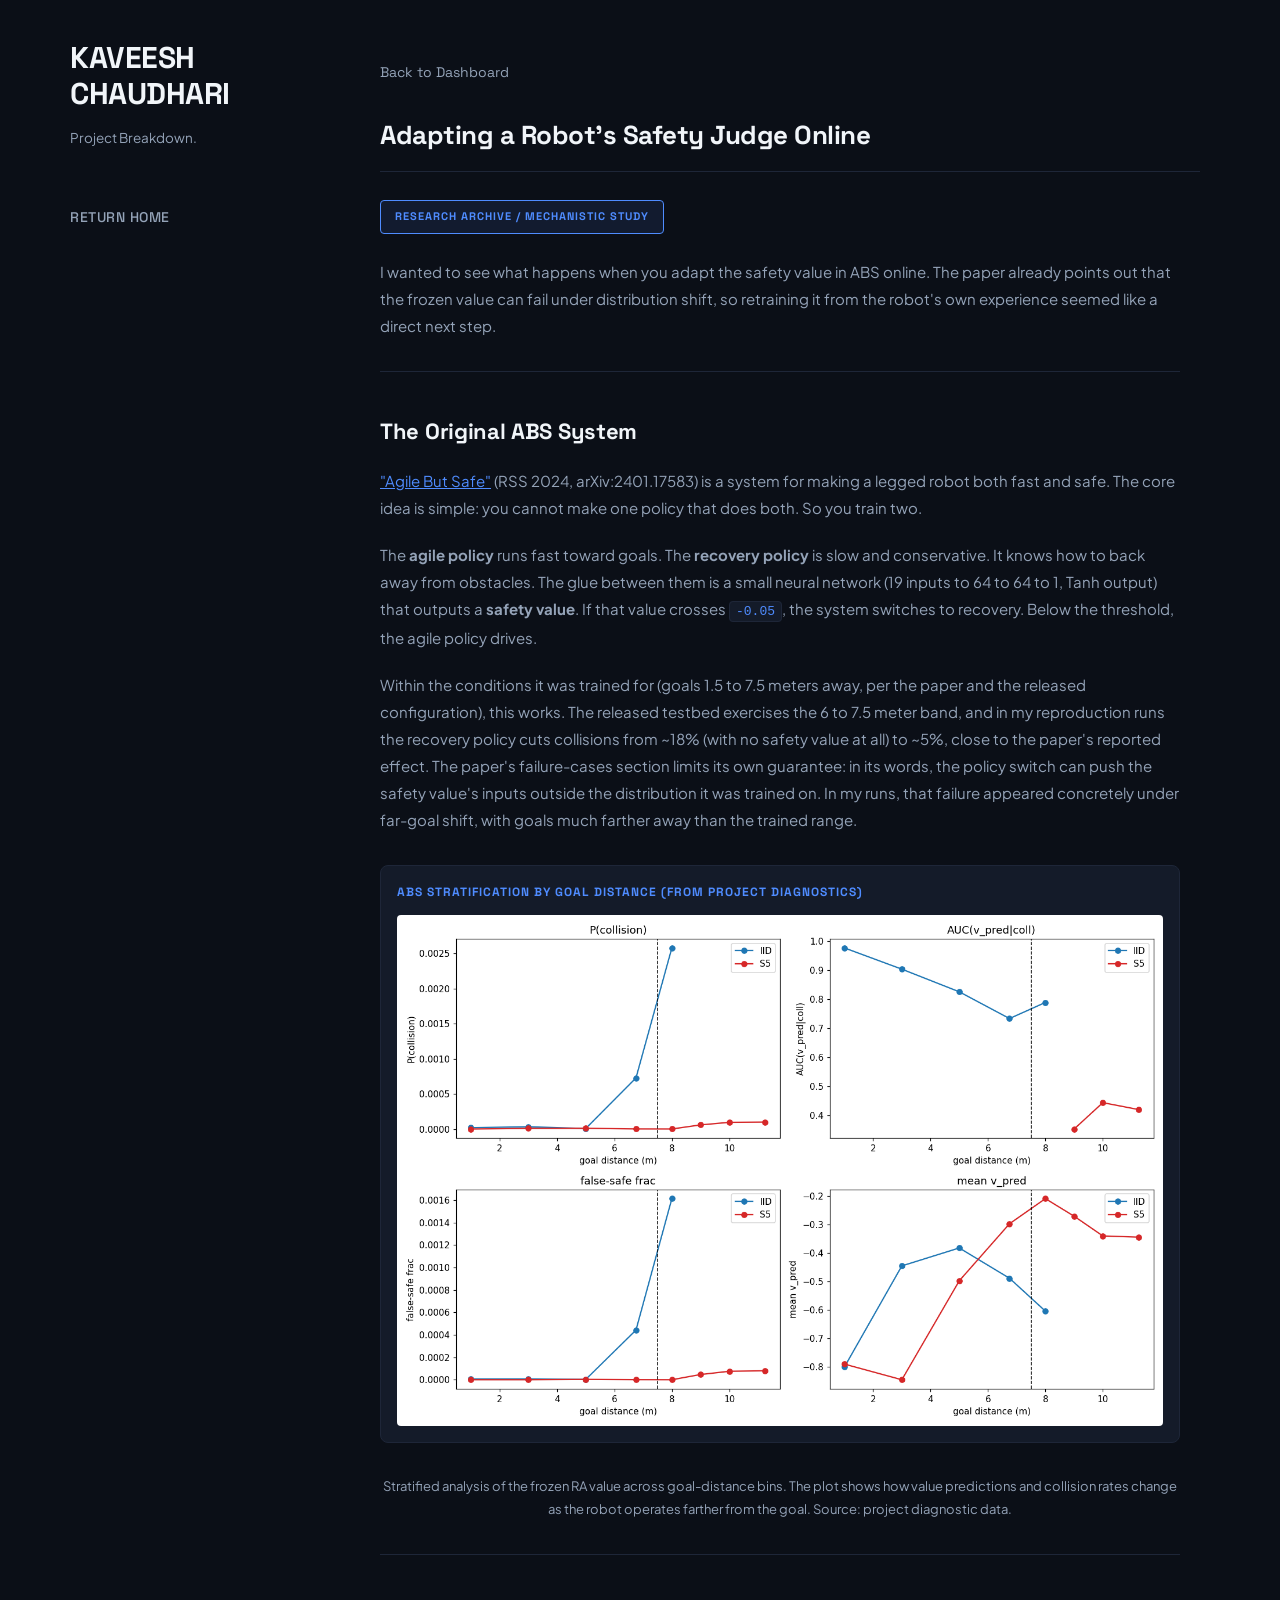
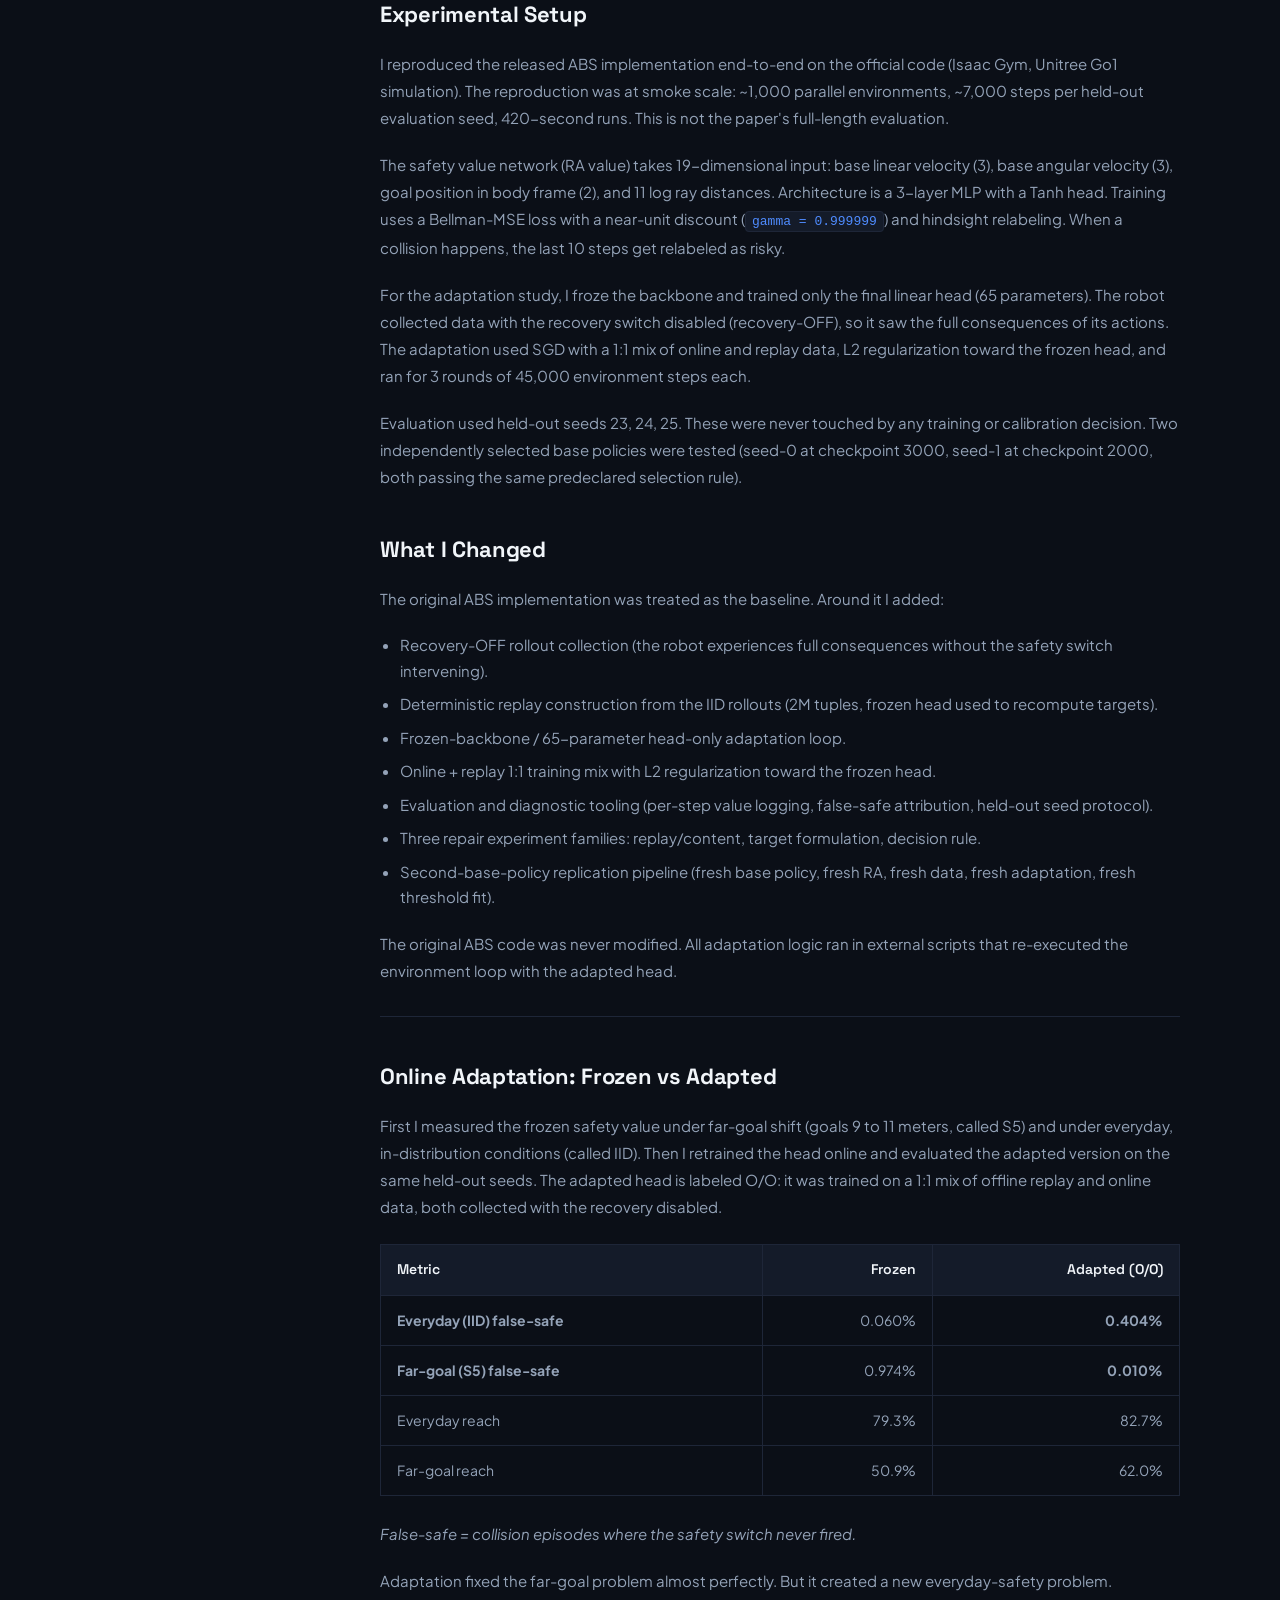
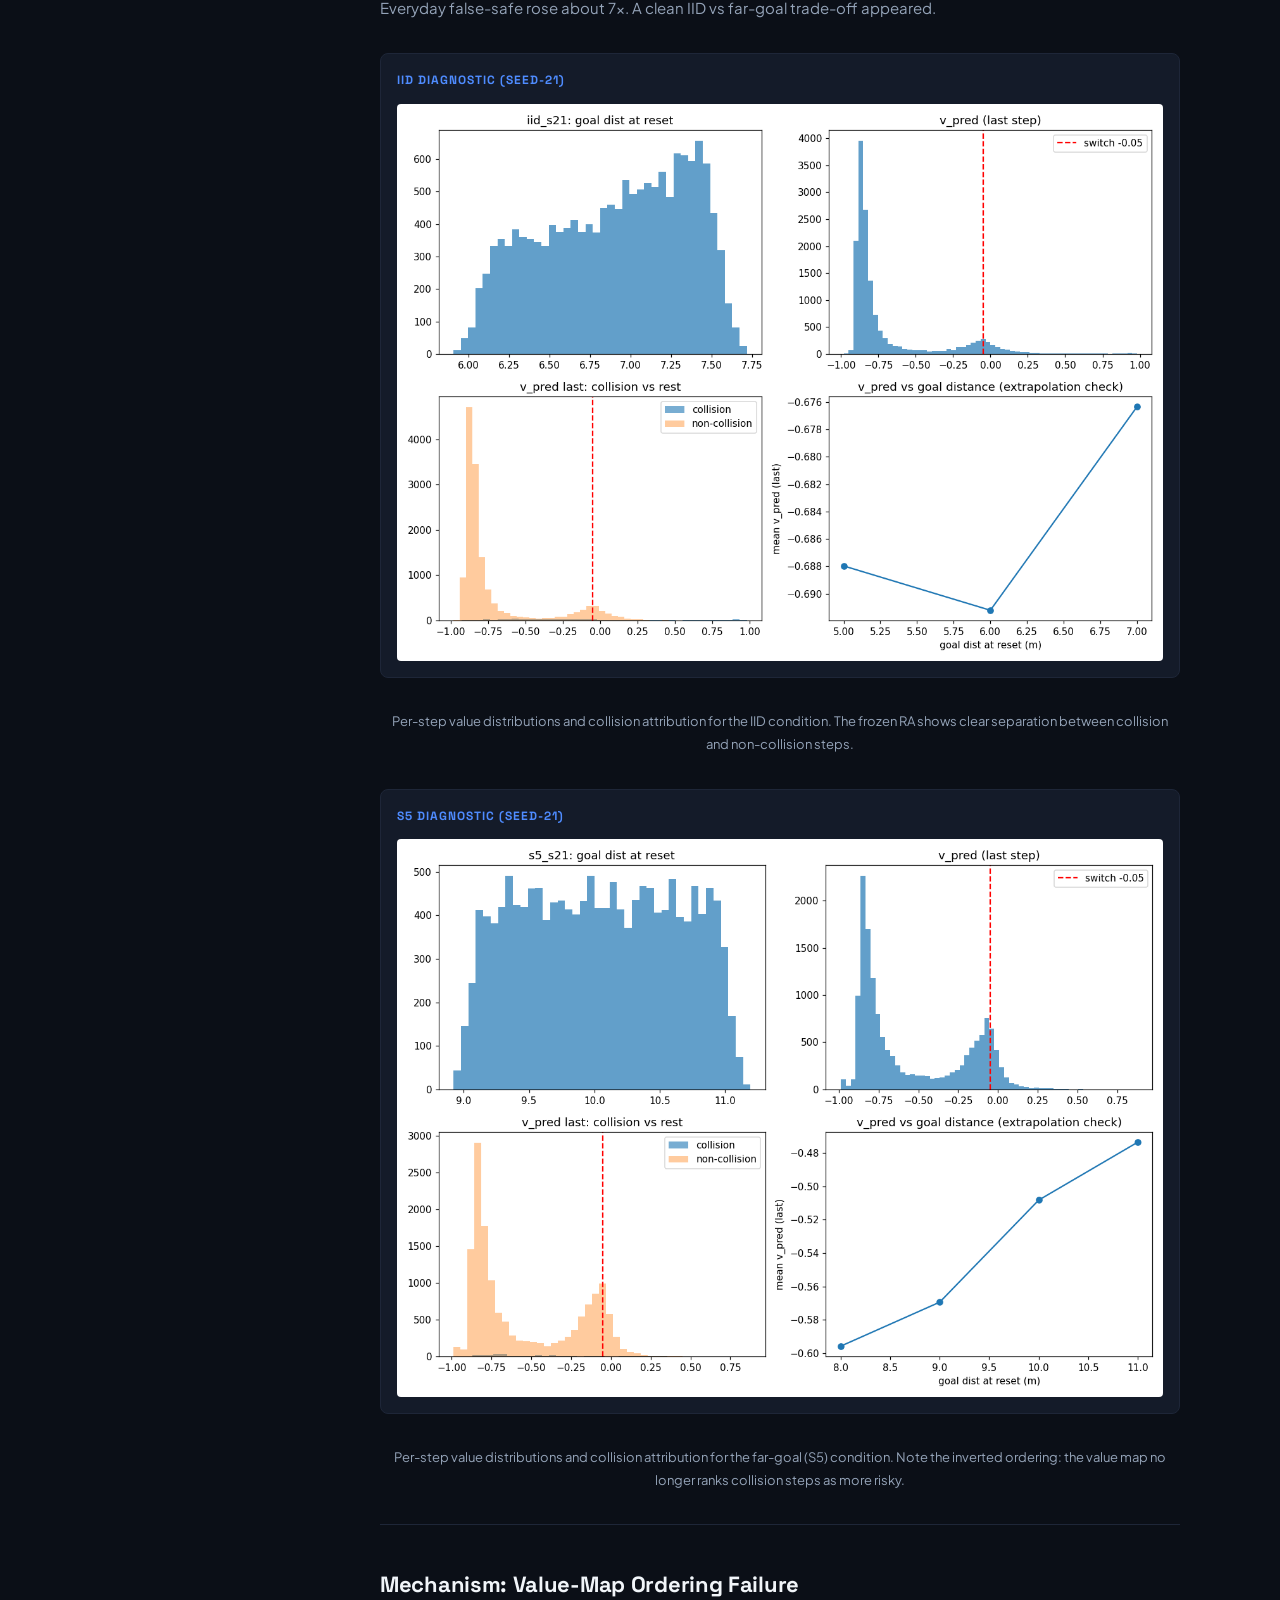
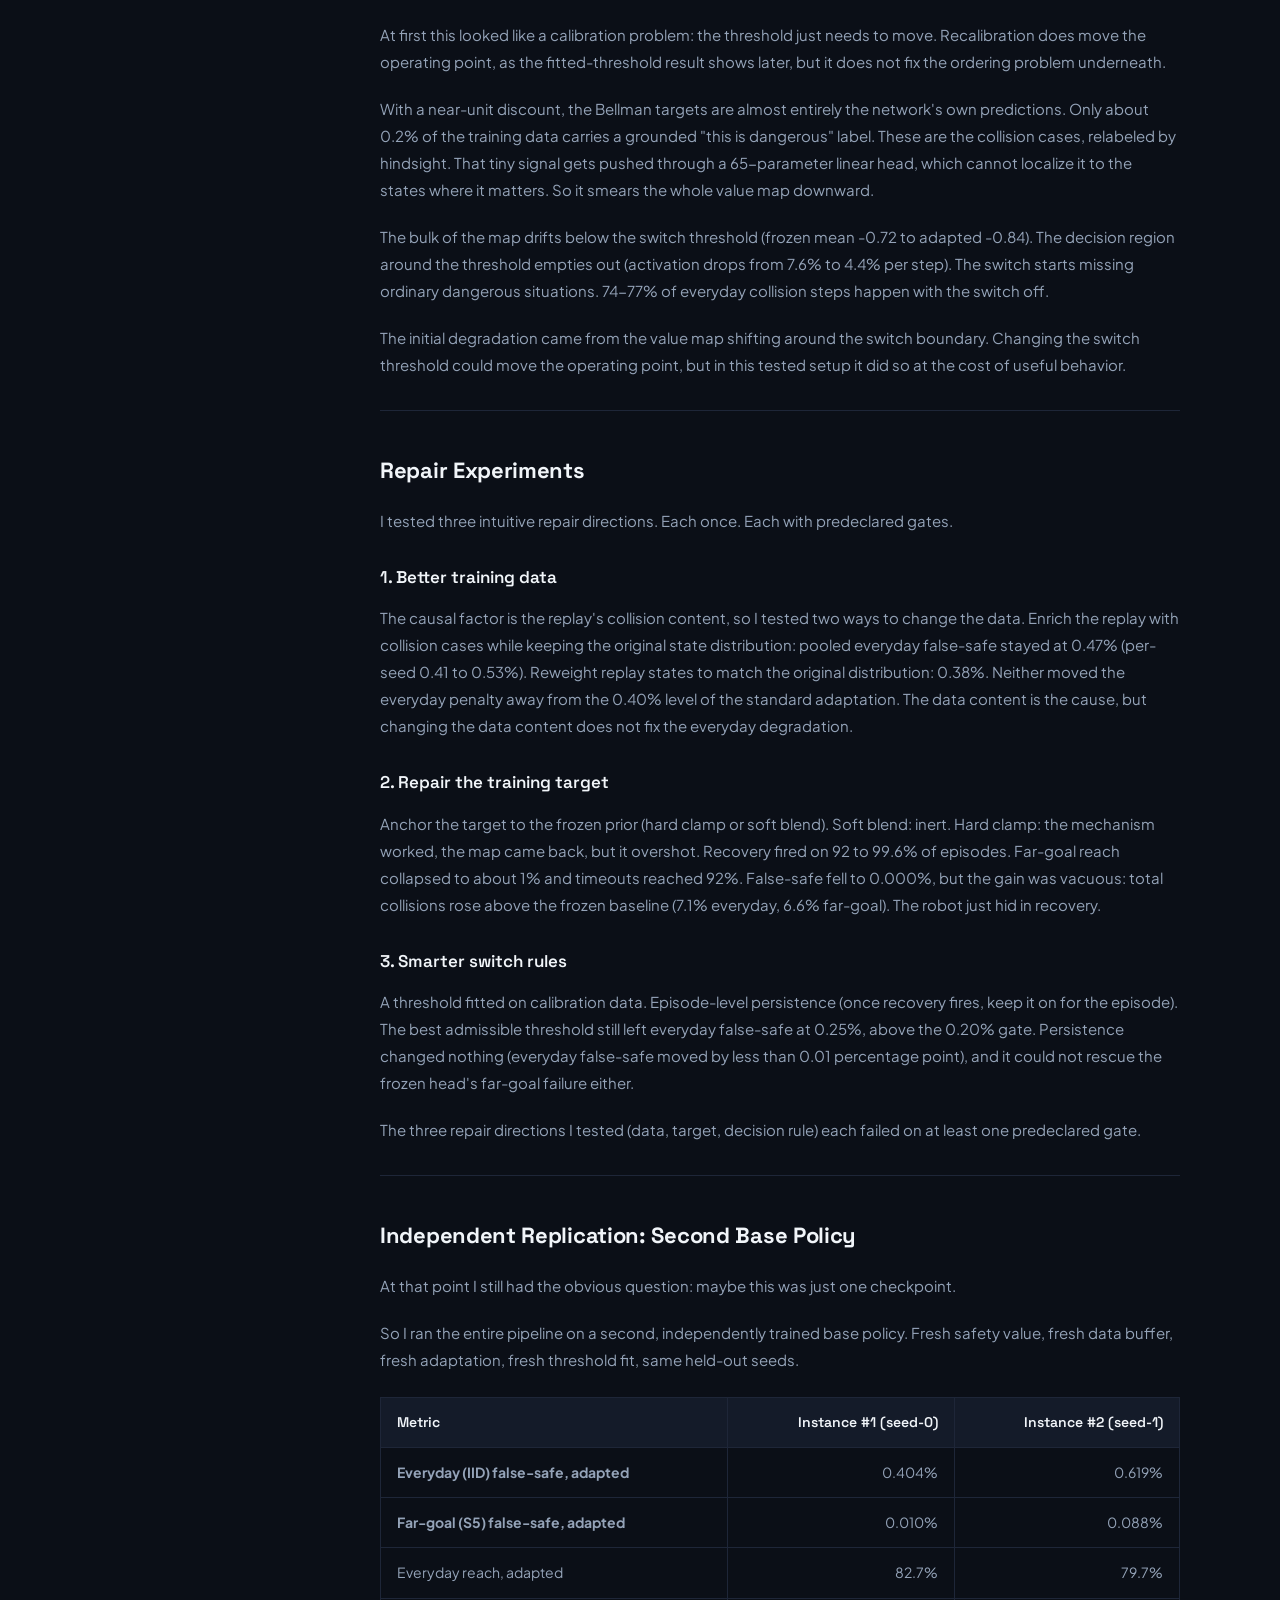
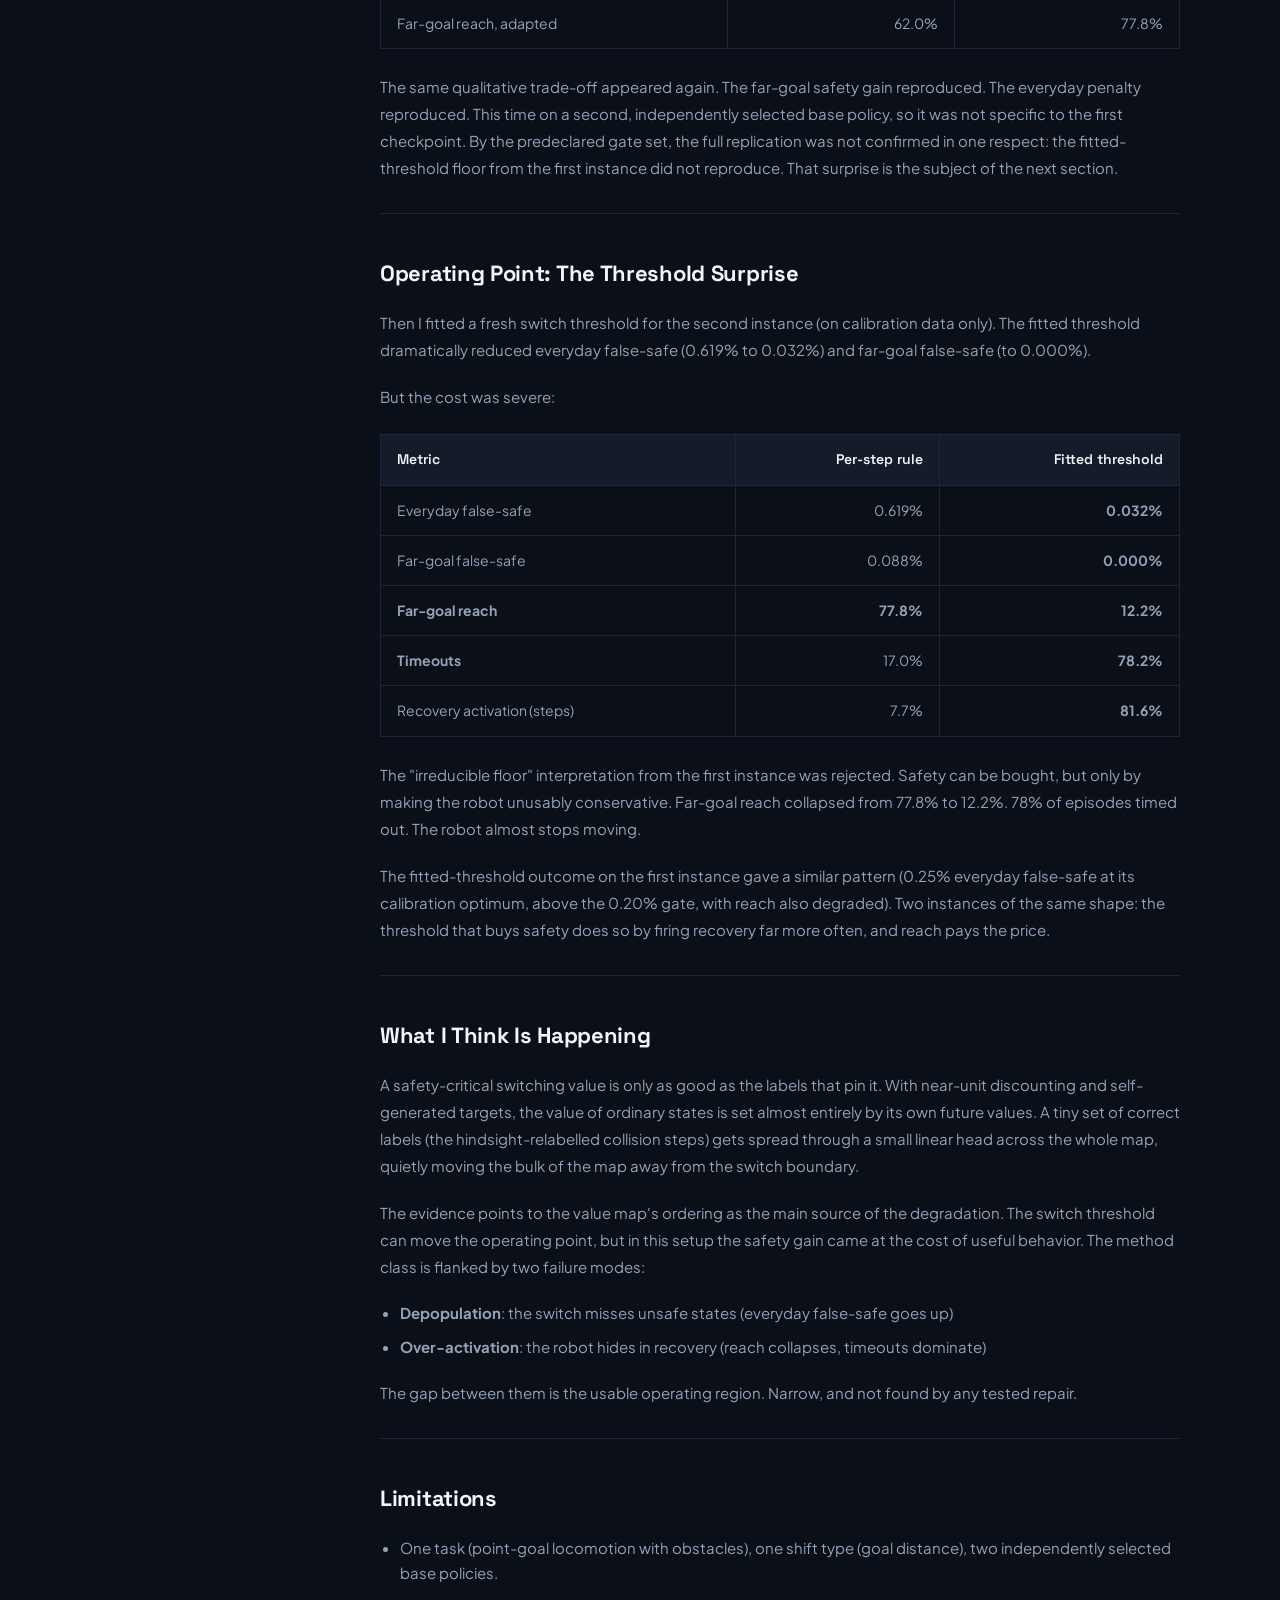
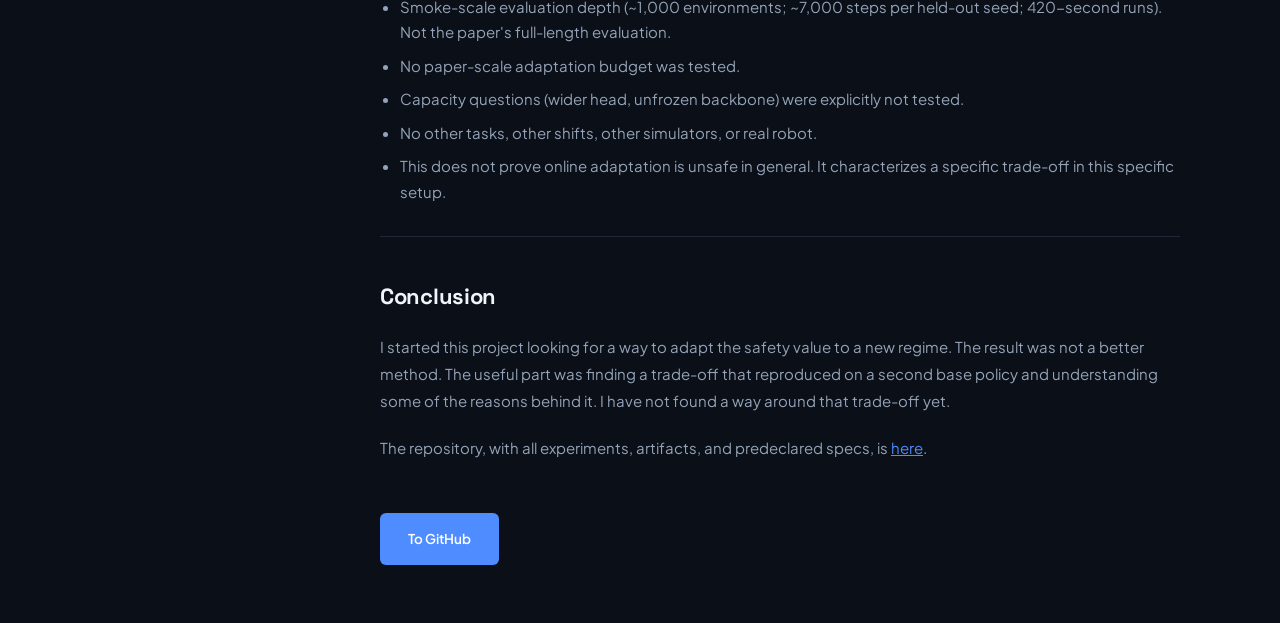
==== commit 58cf7474: "Refine ABS project page" ====
--- a/projects/abs-online-adaptation.html
+++ b/projects/abs-online-adaptation.html
@@ -209,7 +209,7 @@
                     </p>
 
                     <p>
-                        On the conditions it was trained on (goals 6 to 7.5 meters away), this works. The recovery policy cuts collisions from ~18% to ~5%. The paper's own discussion section admits it breaks under distribution shift. This happens when the robot faces situations it was not trained on, like goals much farther away.
+                        Within the conditions it was trained for (goals 1.5 to 7.5 meters away, per the paper and the released configuration), this works. The released testbed exercises the 6 to 7.5 meter band, and in my reproduction runs the recovery policy cuts collisions from ~18% (with no safety value at all) to ~5%, close to the paper's reported effect. The paper's failure-cases section limits its own guarantee: in its words, the policy switch can push the safety value's inputs outside the distribution it was trained on. In my runs, that failure appeared concretely under far-goal shift, with goals much farther away than the trained range.
                     </p>
 
                     <div class="media-container">
@@ -268,7 +268,7 @@
                     <h3>Online Adaptation: Frozen vs Adapted</h3>
 
                     <p>
-                        First I measured the frozen safety value under far-goal shift (goals 9 to 11 meters, called S5). Then I retrained the head online and evaluated the adapted version on the same held-out seeds.
+                        First I measured the frozen safety value under far-goal shift (goals 9 to 11 meters, called S5) and under everyday, in-distribution conditions (called IID). Then I retrained the head online and evaluated the adapted version on the same held-out seeds. The adapted head is labeled O/O: it was trained on a 1:1 mix of offline replay and online data, both collected with the recovery disabled.
                     </p>
 
                     <table>
@@ -338,7 +338,7 @@
                     <h3>Mechanism: Value-Map Ordering Failure</h3>
 
                     <p>
-                        The obvious explanation was that the threshold needed recalibration. That was not it.
+                        At first this looked like a calibration problem: the threshold just needs to move. Recalibration does move the operating point, as the fitted-threshold result shows later, but it does not fix the ordering problem underneath.
                     </p>
 
                     <p>
@@ -350,7 +350,7 @@
                     </p>
 
                     <p>
-                        The initial degradation came from the value map shifting around the switch boundary. Changing the switch threshold could move the operating point, but in our tested setup it did so at the cost of useful behavior.
+                        The initial degradation came from the value map shifting around the switch boundary. Changing the switch threshold could move the operating point, but in this tested setup it did so at the cost of useful behavior.
                     </p>
 
                     <hr>
@@ -363,17 +363,17 @@
 
                     <h4>1. Better training data</h4>
                     <p>
-                        Enrich the replay buffer with collision cases. Match the original state distribution. Result: everyday penalty unchanged (0.47 to 0.51% vs 0.40%). The data content is the cause, but fixing the data content does not fix the IID degradation.
+                        The causal factor is the replay's collision content, so I tested two ways to change the data. Enrich the replay with collision cases while keeping the original state distribution: pooled everyday false-safe stayed at 0.47% (per-seed 0.41 to 0.53%). Reweight replay states to match the original distribution: 0.38%. Neither moved the everyday penalty away from the 0.40% level of the standard adaptation. The data content is the cause, but changing the data content does not fix the everyday degradation.
                     </p>
 
                     <h4>2. Repair the training target</h4>
                     <p>
-                        Anchor the target to the frozen prior (hard clamp or soft blend). Soft blend: inert. Hard clamp: the mechanism worked, the map came back, but it overshot. The recovery policy fired on 92-99.6% of episodes. Far-goal reach collapsed to ~1%. Zero collisions, but vacuous. The robot just hid in recovery.
+                        Anchor the target to the frozen prior (hard clamp or soft blend). Soft blend: inert. Hard clamp: the mechanism worked, the map came back, but it overshot. Recovery fired on 92 to 99.6% of episodes. Far-goal reach collapsed to about 1% and timeouts reached 92%. False-safe fell to 0.000%, but the gain was vacuous: total collisions rose above the frozen baseline (7.1% everyday, 6.6% far-goal). The robot just hid in recovery.
                     </p>
 
                     <h4>3. Smarter switch rules</h4>
                     <p>
-                        A threshold fitted on calibration data. Episode-level persistence (once recovery fires, keep it on for the episode). The best admissible threshold still left everyday false-safe at 0.25%, above the 0.20% gate. Persistence changed nothing.
+                        A threshold fitted on calibration data. Episode-level persistence (once recovery fires, keep it on for the episode). The best admissible threshold still left everyday false-safe at 0.25%, above the 0.20% gate. Persistence changed nothing (everyday false-safe moved by less than 0.01 percentage point), and it could not rescue the frozen head's far-goal failure either.
                     </p>
 
                     <p>
@@ -425,7 +425,7 @@
                     </table>
 
                     <p>
-                        The same qualitative trade-off appeared again. The far-goal safety gain reproduced. The everyday penalty reproduced. The same qualitative trade-off appeared on a second independently selected base policy, so it was not specific to the first checkpoint.
+                        The same qualitative trade-off appeared again. The far-goal safety gain reproduced. The everyday penalty reproduced. This time on a second, independently selected base policy, so it was not specific to the first checkpoint. By the predeclared gate set, the full replication was not confirmed in one respect: the fitted-threshold floor from the first instance did not reproduce. That surprise is the subject of the next section.
                     </p>
 
                     <hr>
@@ -482,7 +482,7 @@
                     </p>
 
                     <p>
-                        The fitted-threshold outcome on the first instance gave a similar pattern (0.25% everyday false-safe at its calibration optimum, above the 0.20% gate, with reach also degraded). Two manifestations of the same over-activation trap.
+                        The fitted-threshold outcome on the first instance gave a similar pattern (0.25% everyday false-safe at its calibration optimum, above the 0.20% gate, with reach also degraded). Two instances of the same shape: the threshold that buys safety does so by firing recovery far more often, and reach pays the price.
                     </p>
 
                     <hr>
@@ -494,7 +494,7 @@
                     </p>
 
                     <p>
-                        The failure looks like a calibration problem but is not. The value map's ordering, not the switch rule, is what breaks. The method class is flanked by two failure modes:
+                        The evidence points to the value map's ordering as the main source of the degradation. The switch threshold can move the operating point, but in this setup the safety gain came at the cost of useful behavior. The method class is flanked by two failure modes:
                     </p>
 
                     <ul>
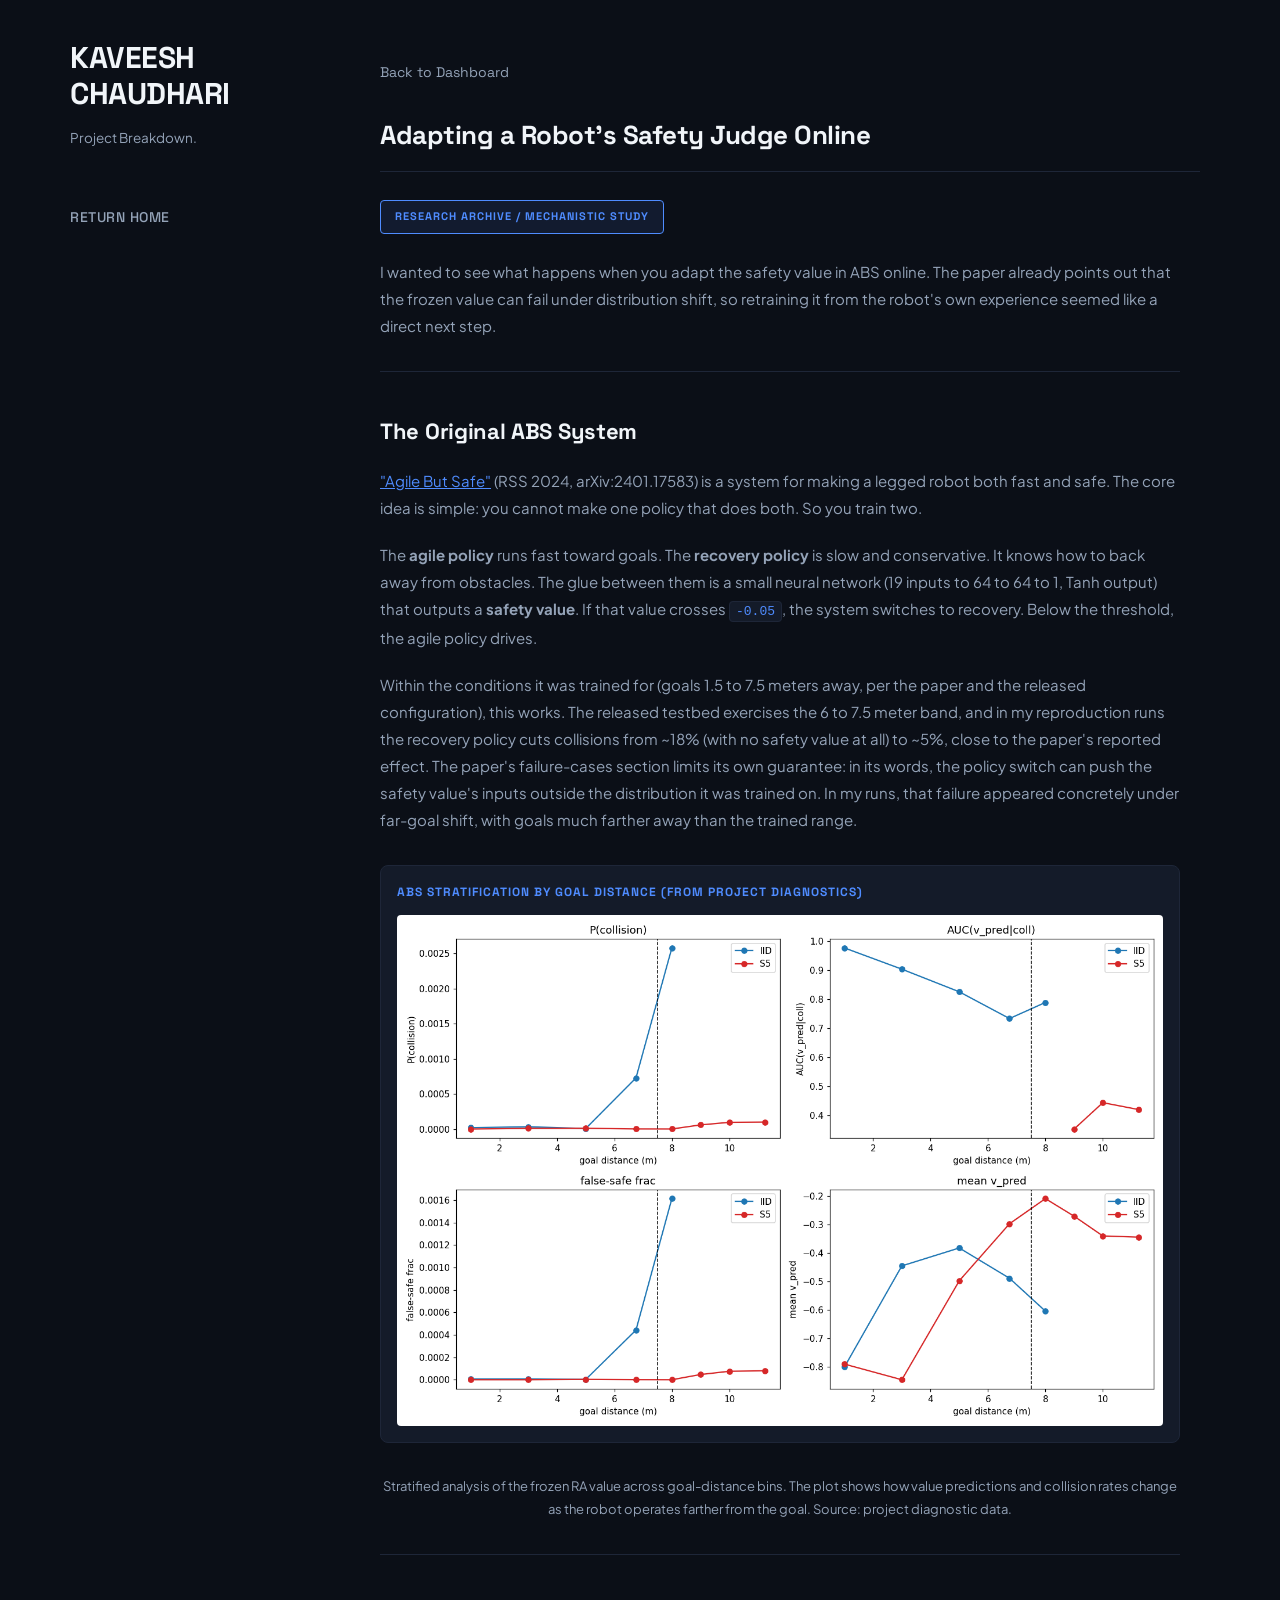
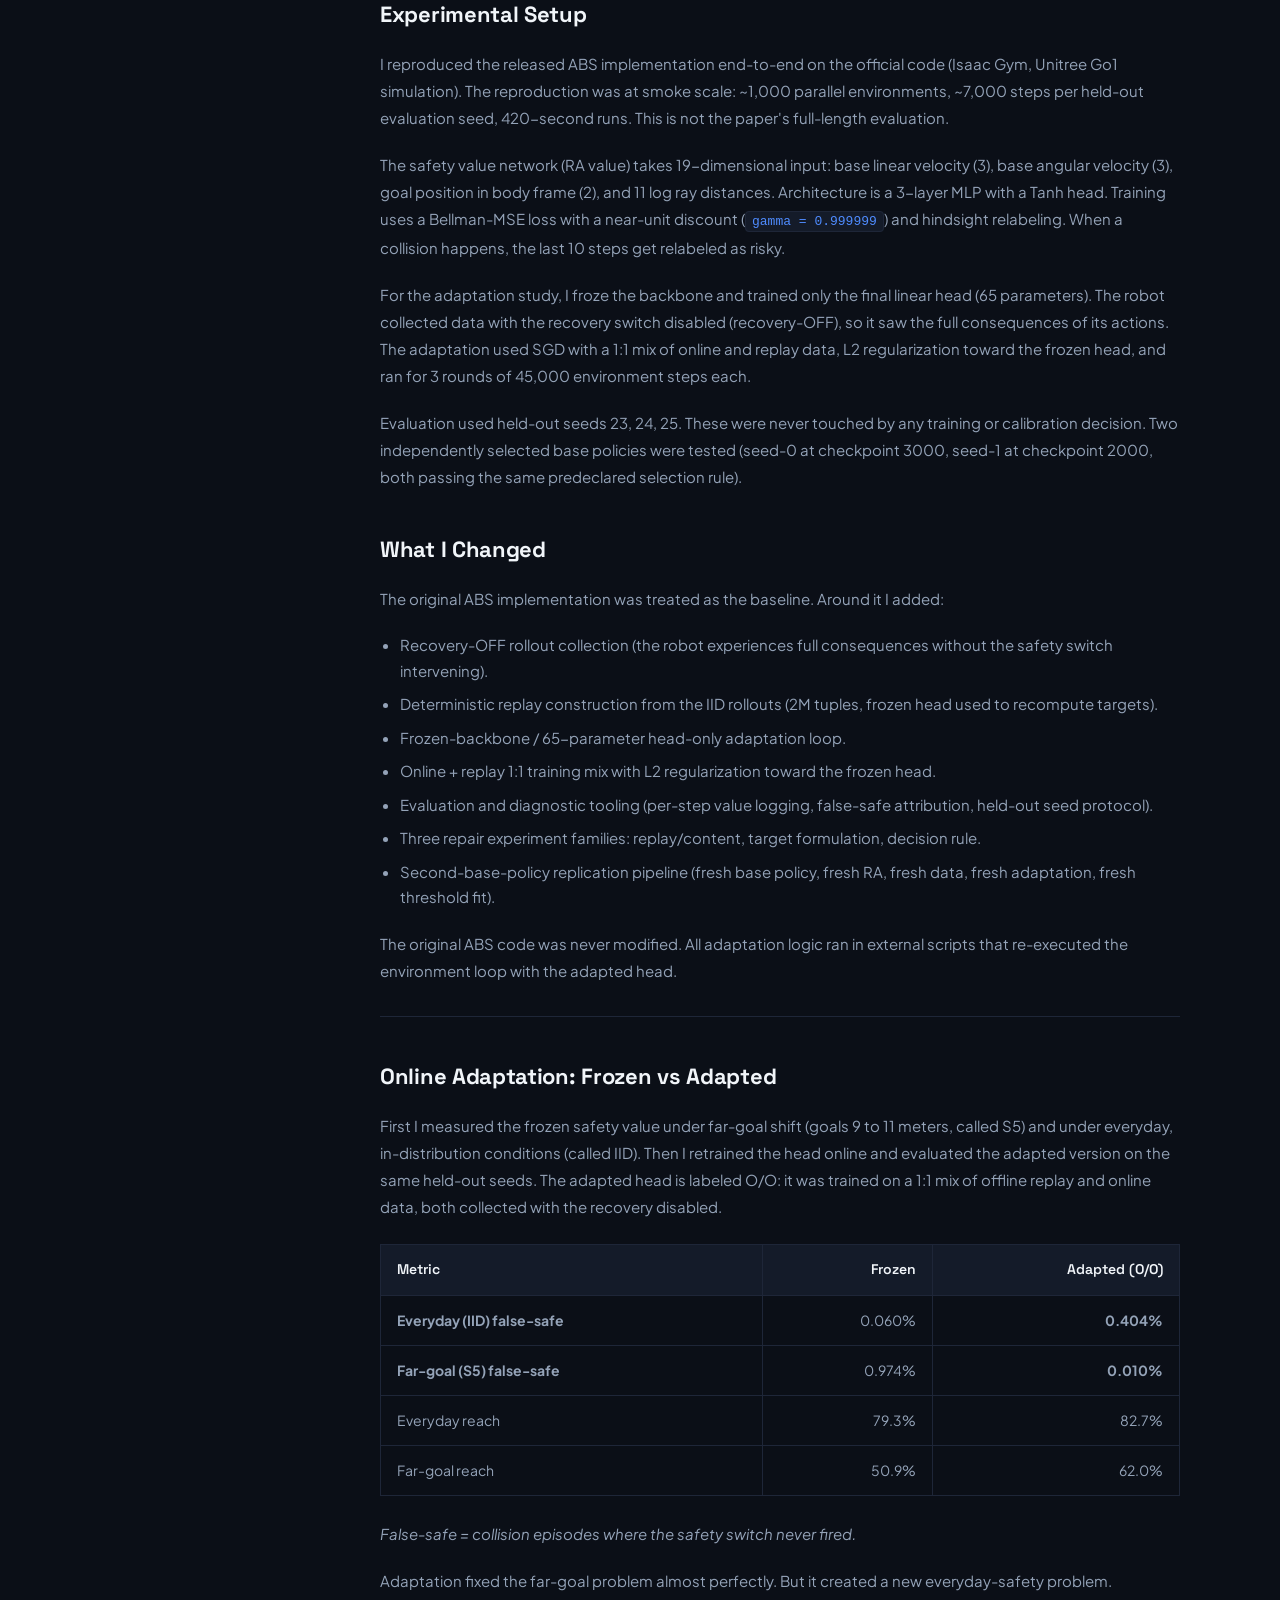
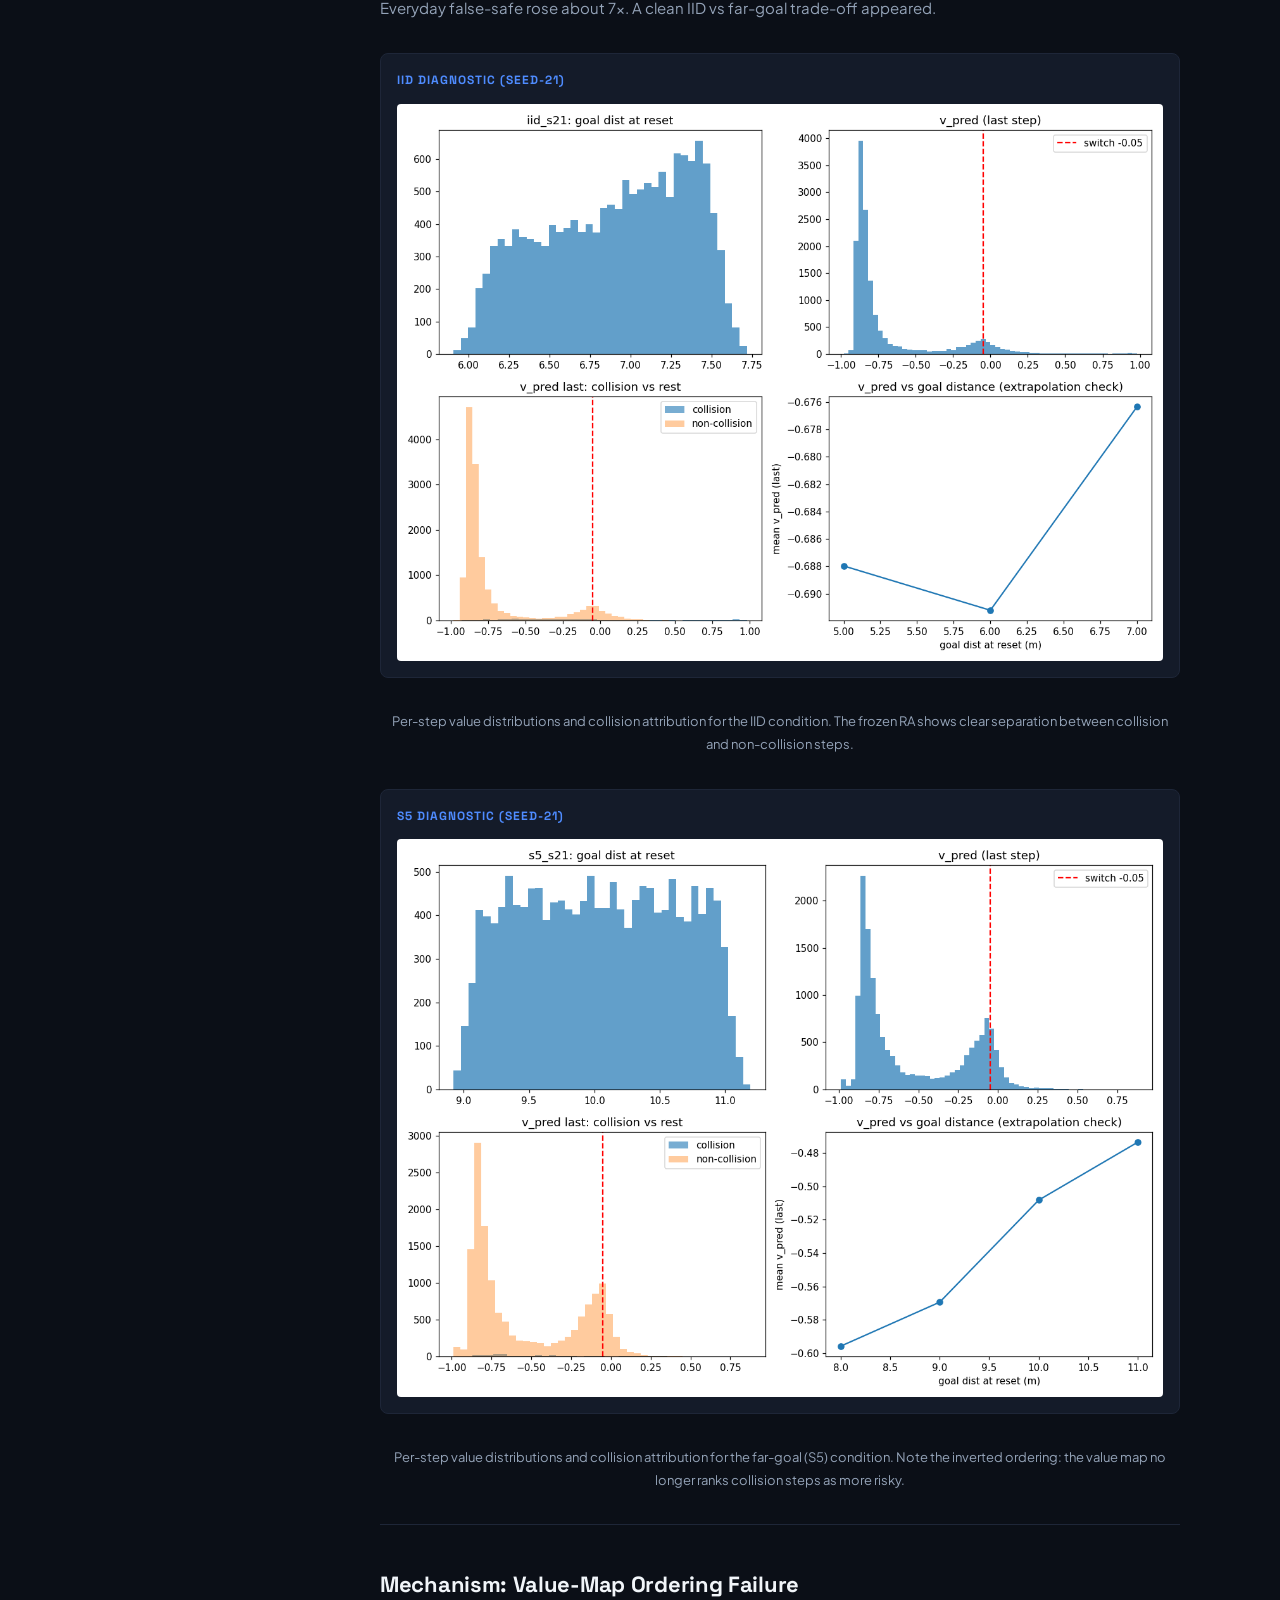
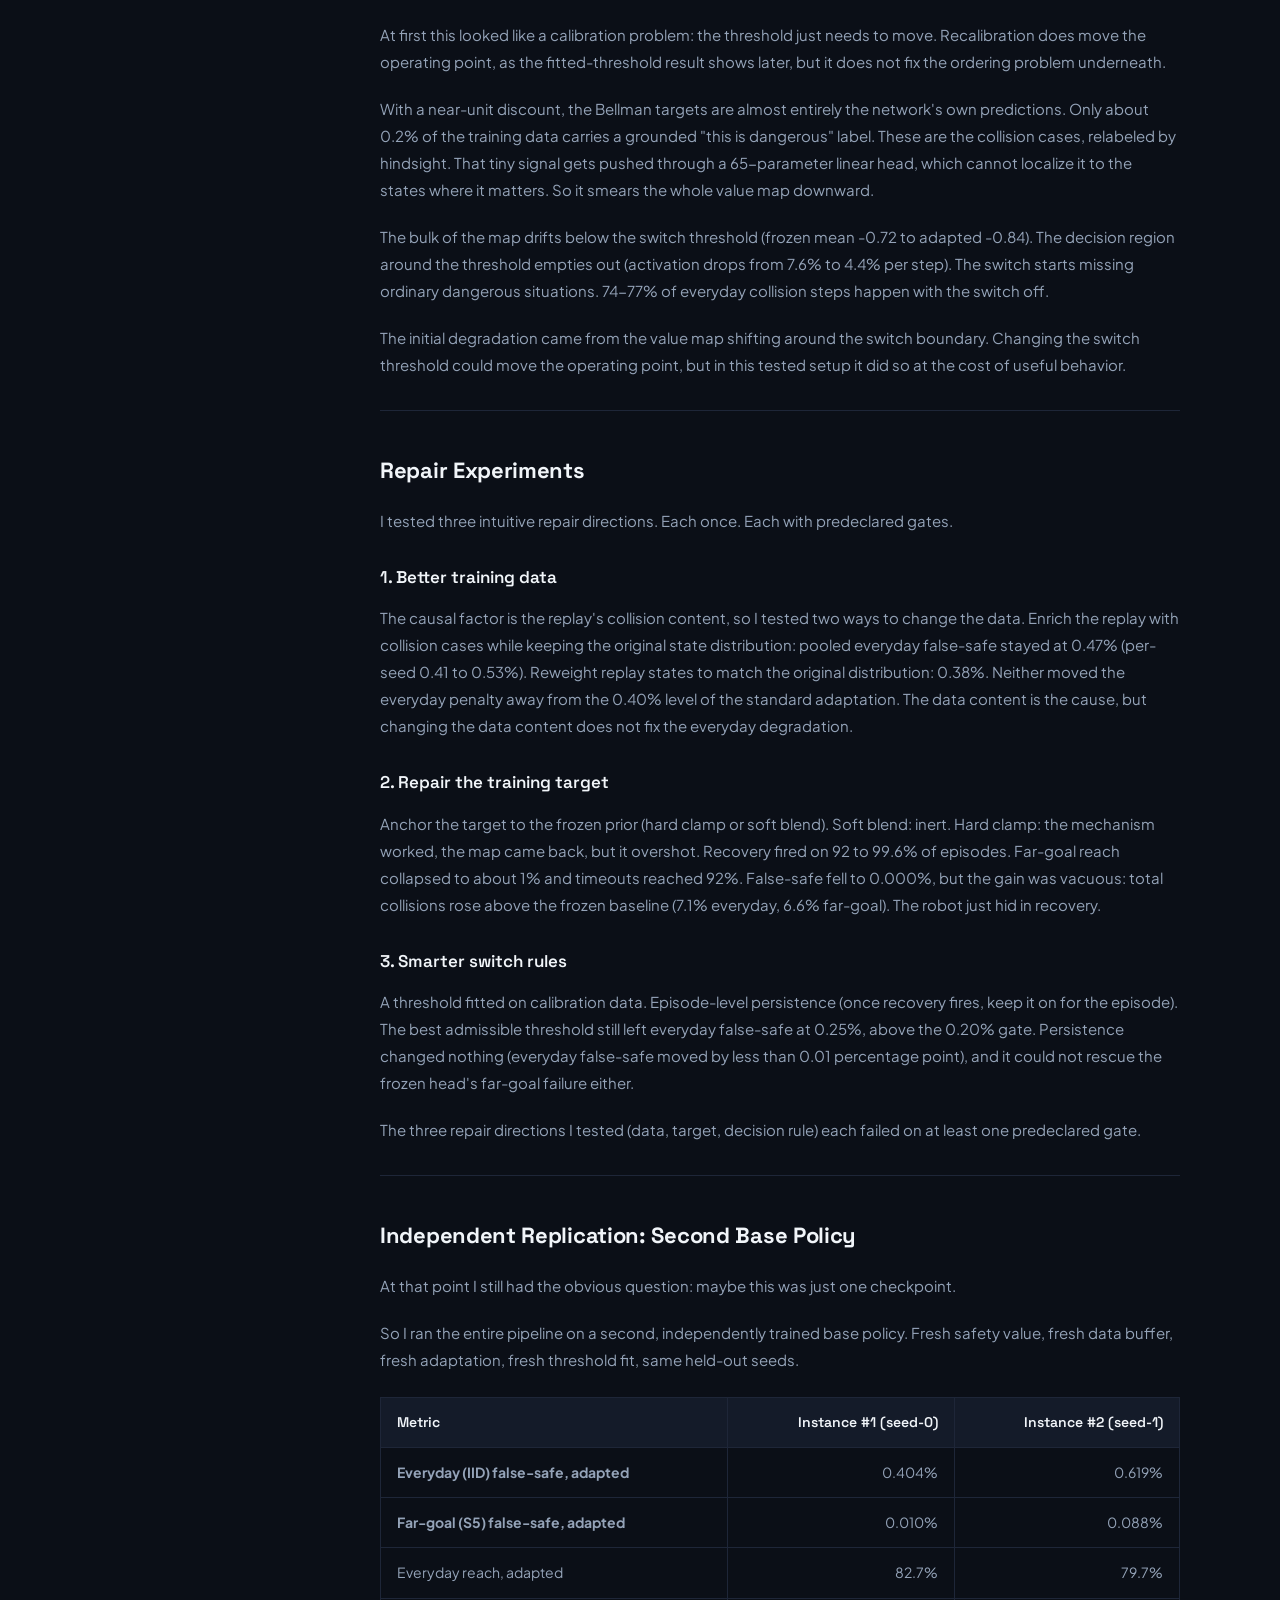
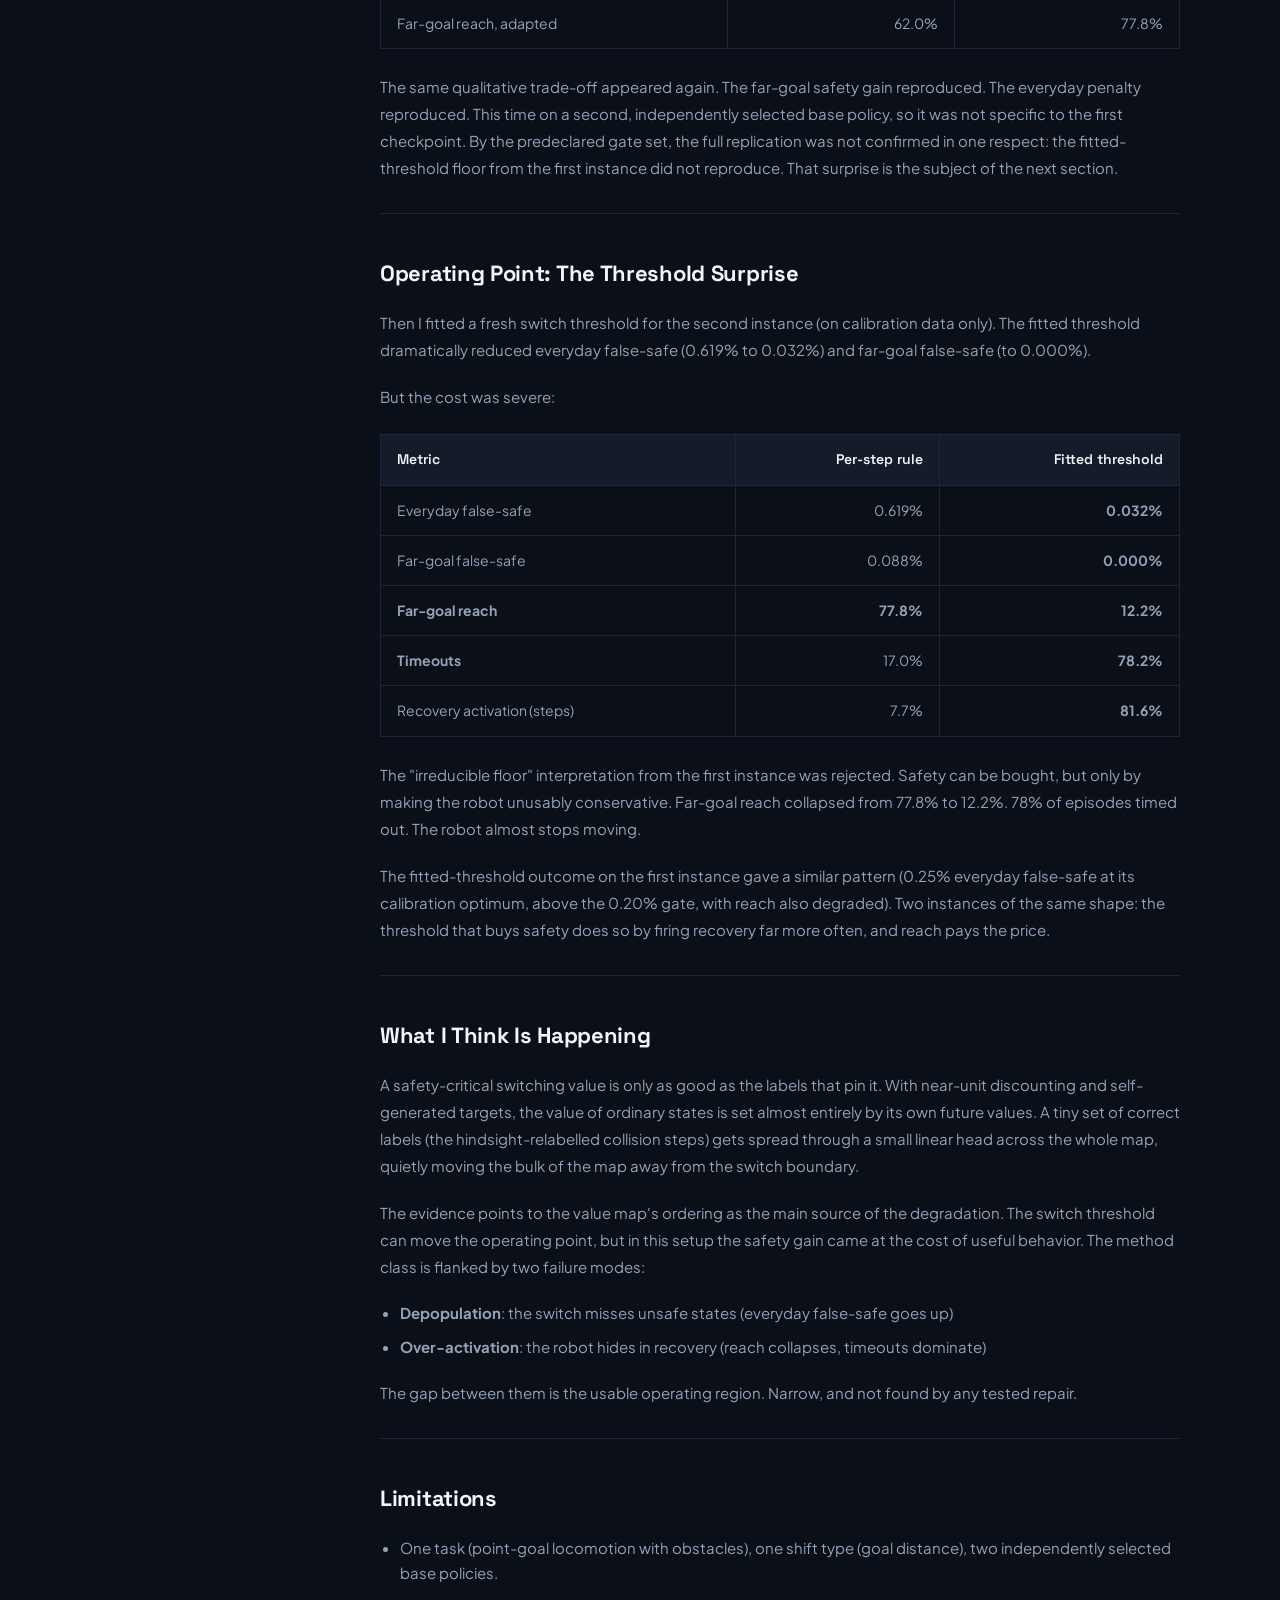
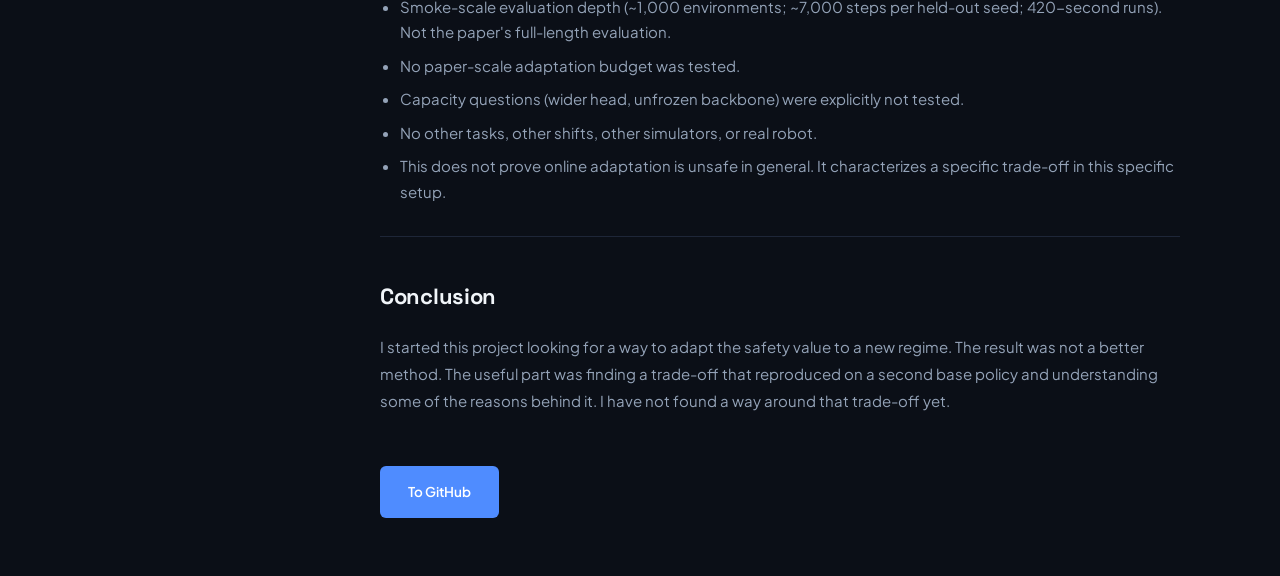
==== commit 878a98da: "Fix Website" ====
--- a/projects/abs-online-adaptation.html
+++ b/projects/abs-online-adaptation.html
@@ -527,9 +527,7 @@
                         I started this project looking for a way to adapt the safety value to a new regime. The result was not a better method. The useful part was finding a trade-off that reproduced on a second base policy and understanding some of the reasons behind it. I have not found a way around that trade-off yet.
                     </p>
 
-                    <p>
-                        The repository, with all experiments, artifacts, and predeclared specs, is <a href="https://github.com/1sznkaveesh/ABS" target="_blank" style="color: var(--accent);">here</a>.
-                    </p>
+                    
 
                     <div class="github-link">
                         <a href="https://github.com/1sznkaveesh/ABS" target="_blank" class="utility-download-btn">To GitHub</a>
@@ -541,4 +539,4 @@
     </div>
 
 </body>
-</html>+</html>
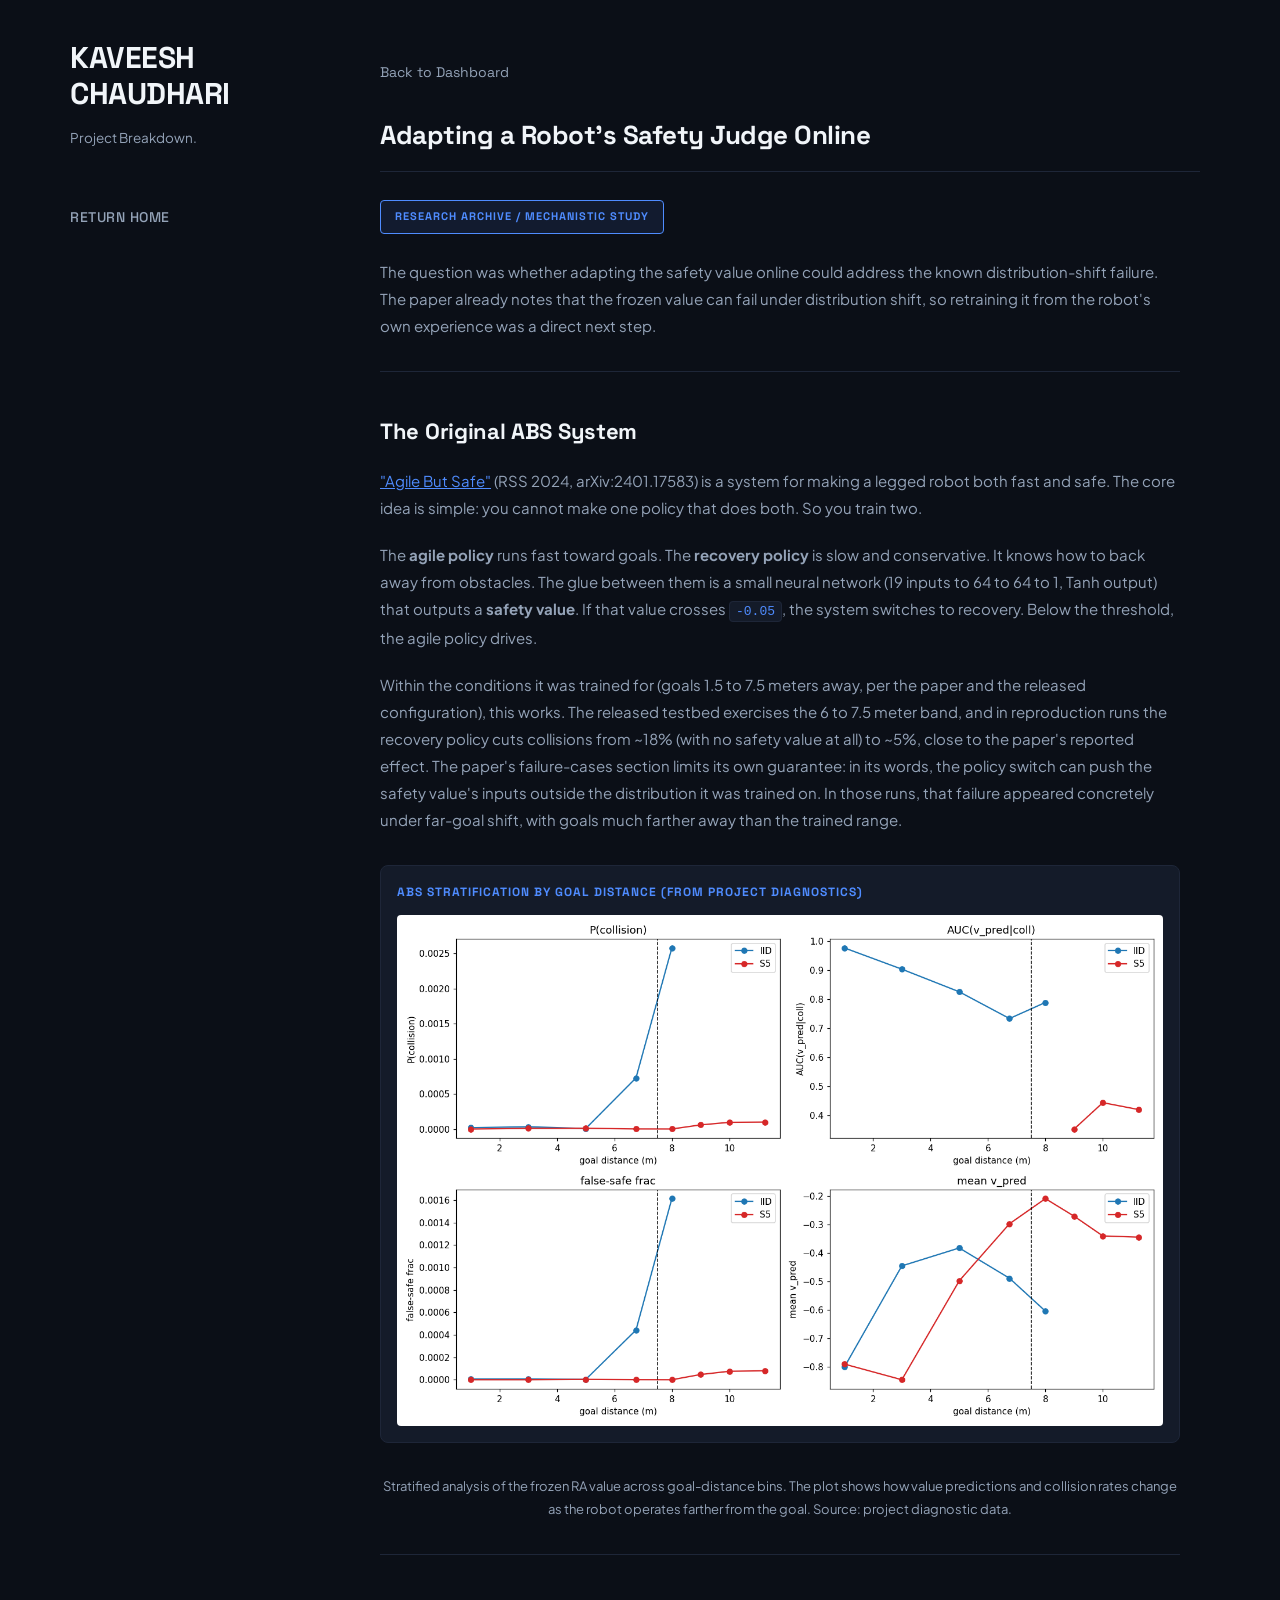
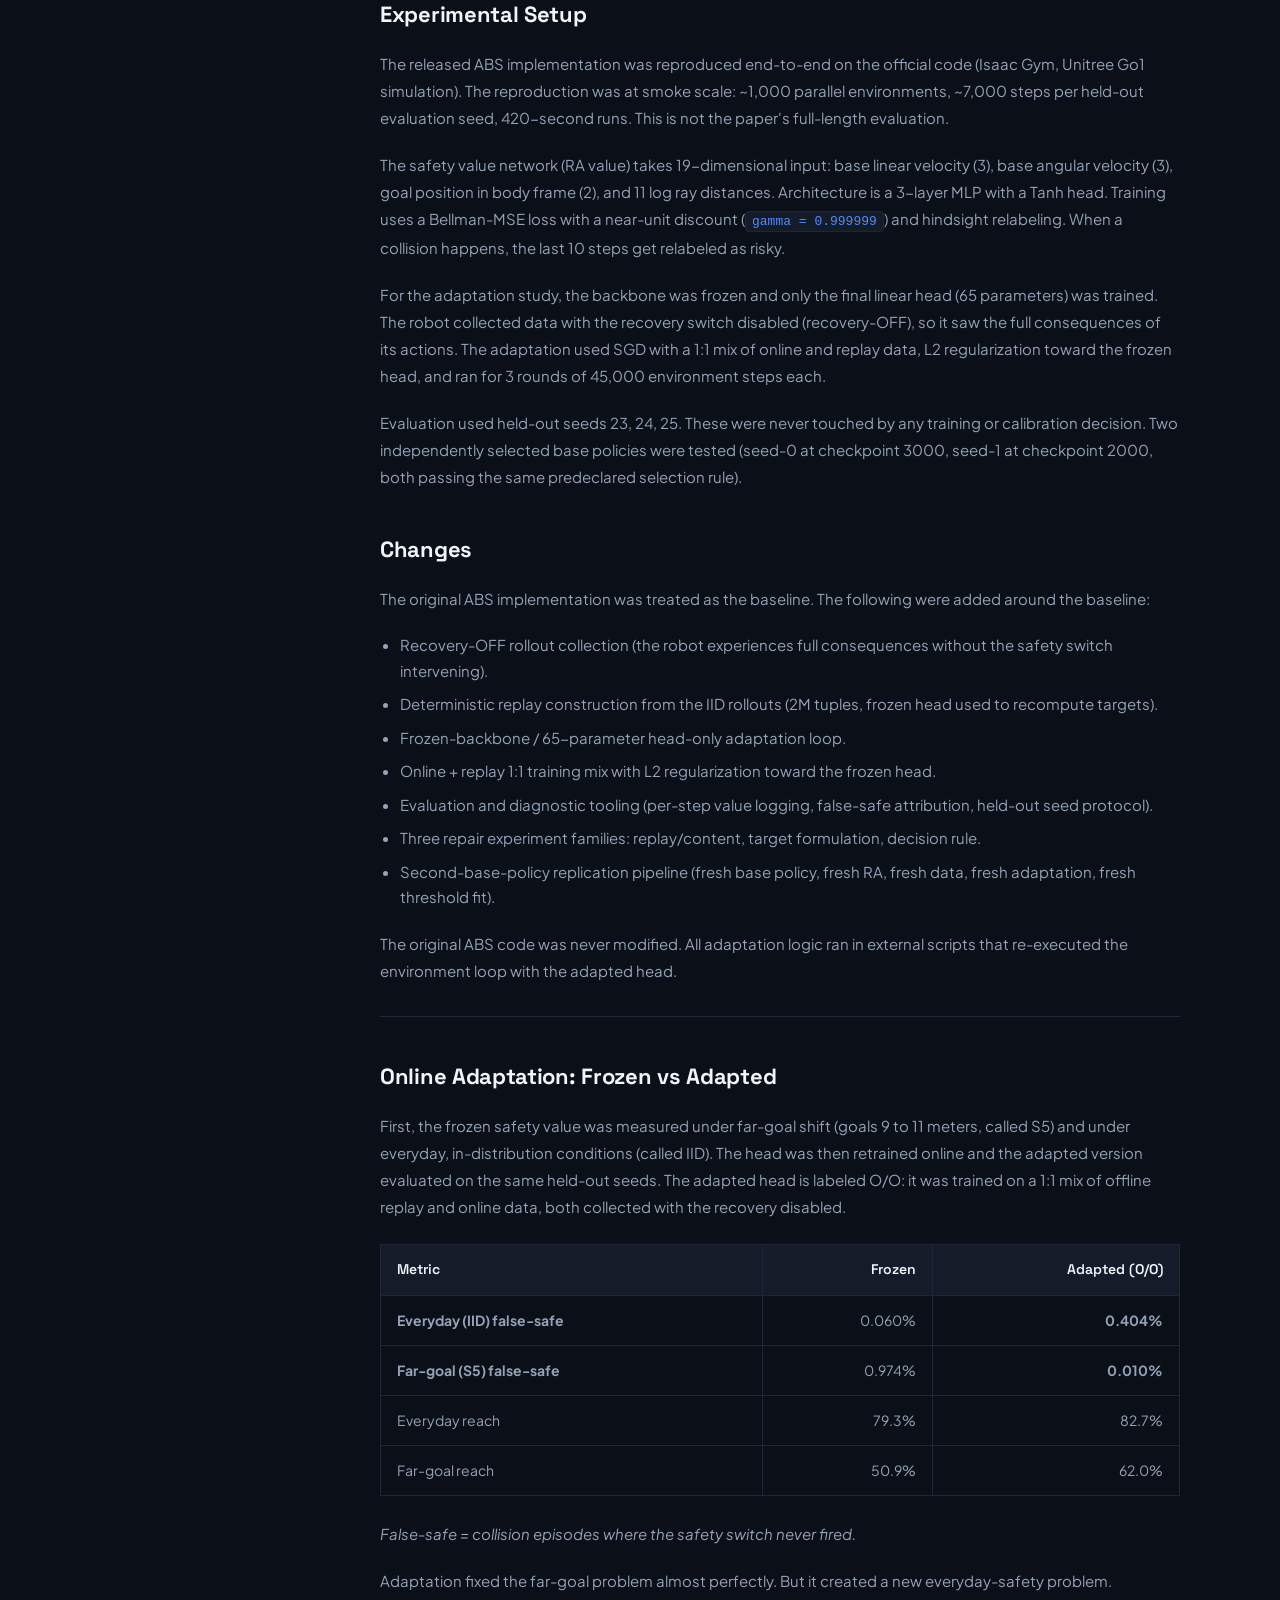
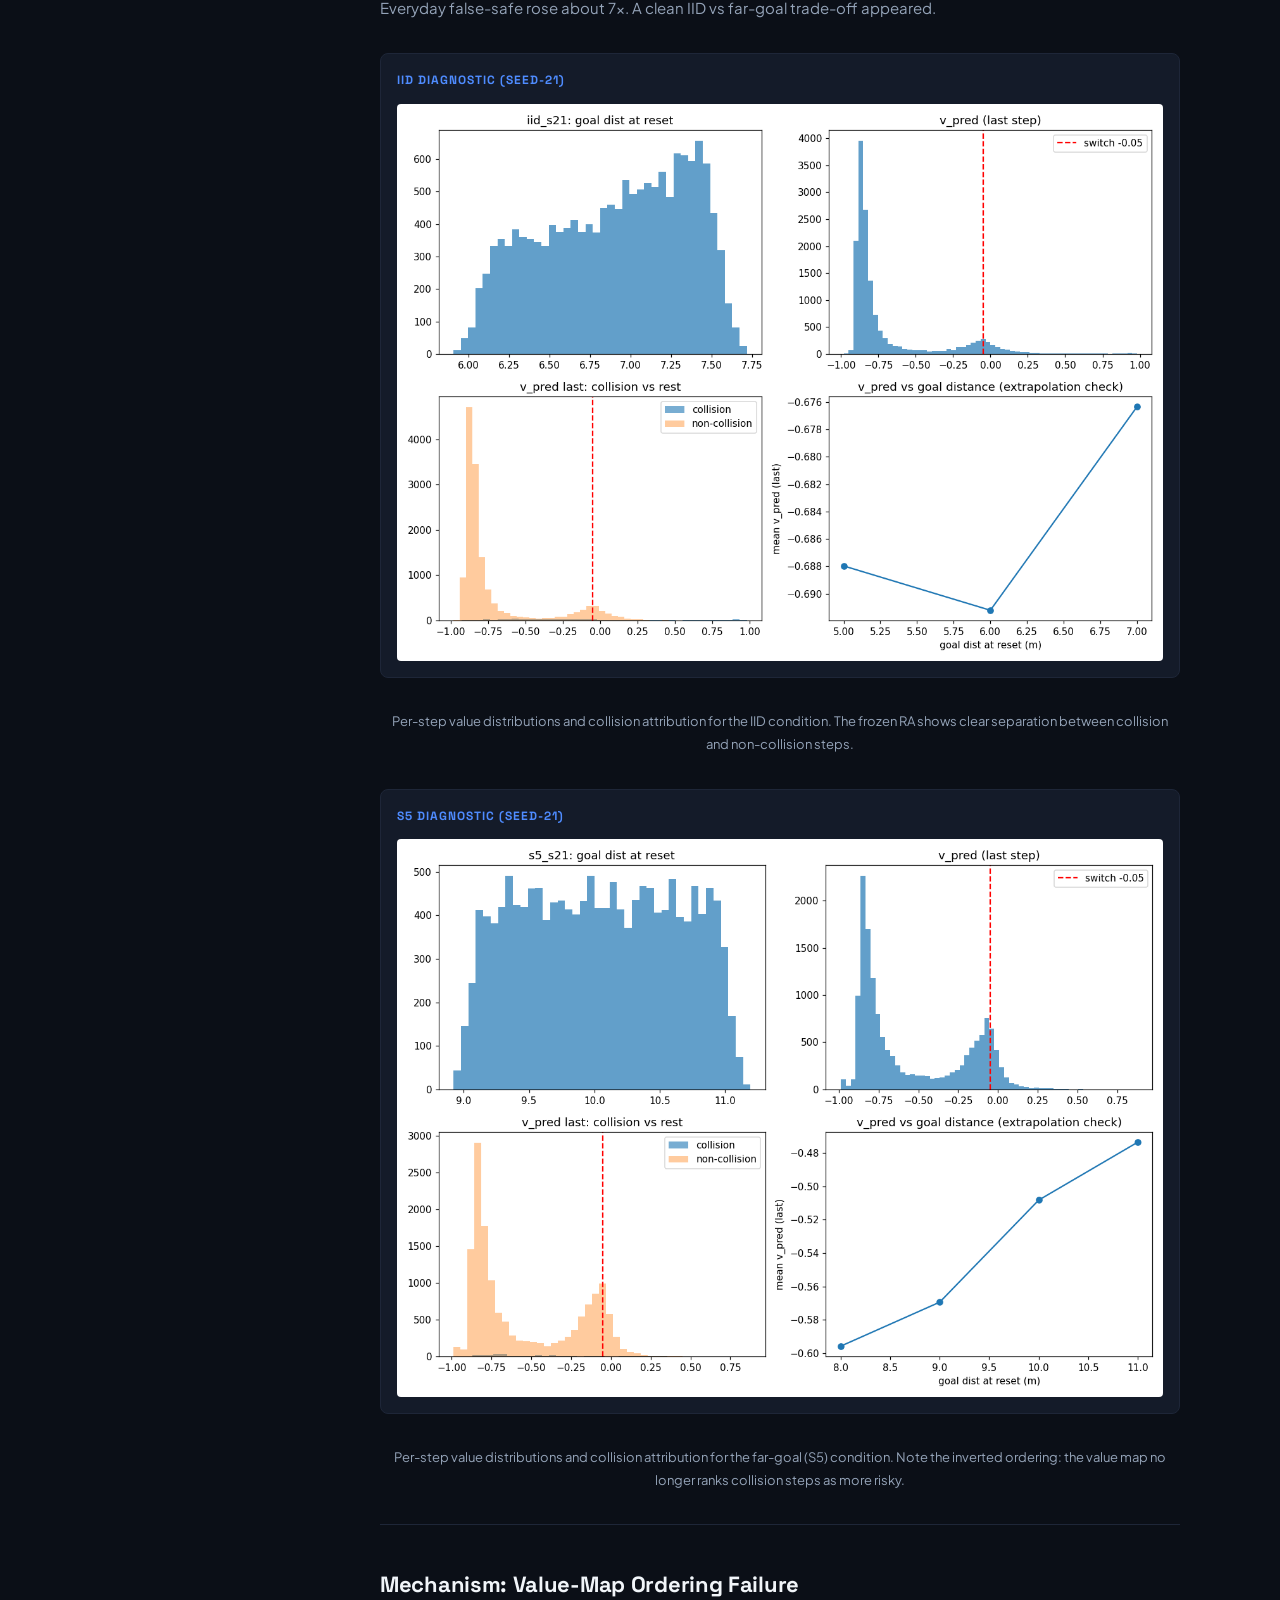
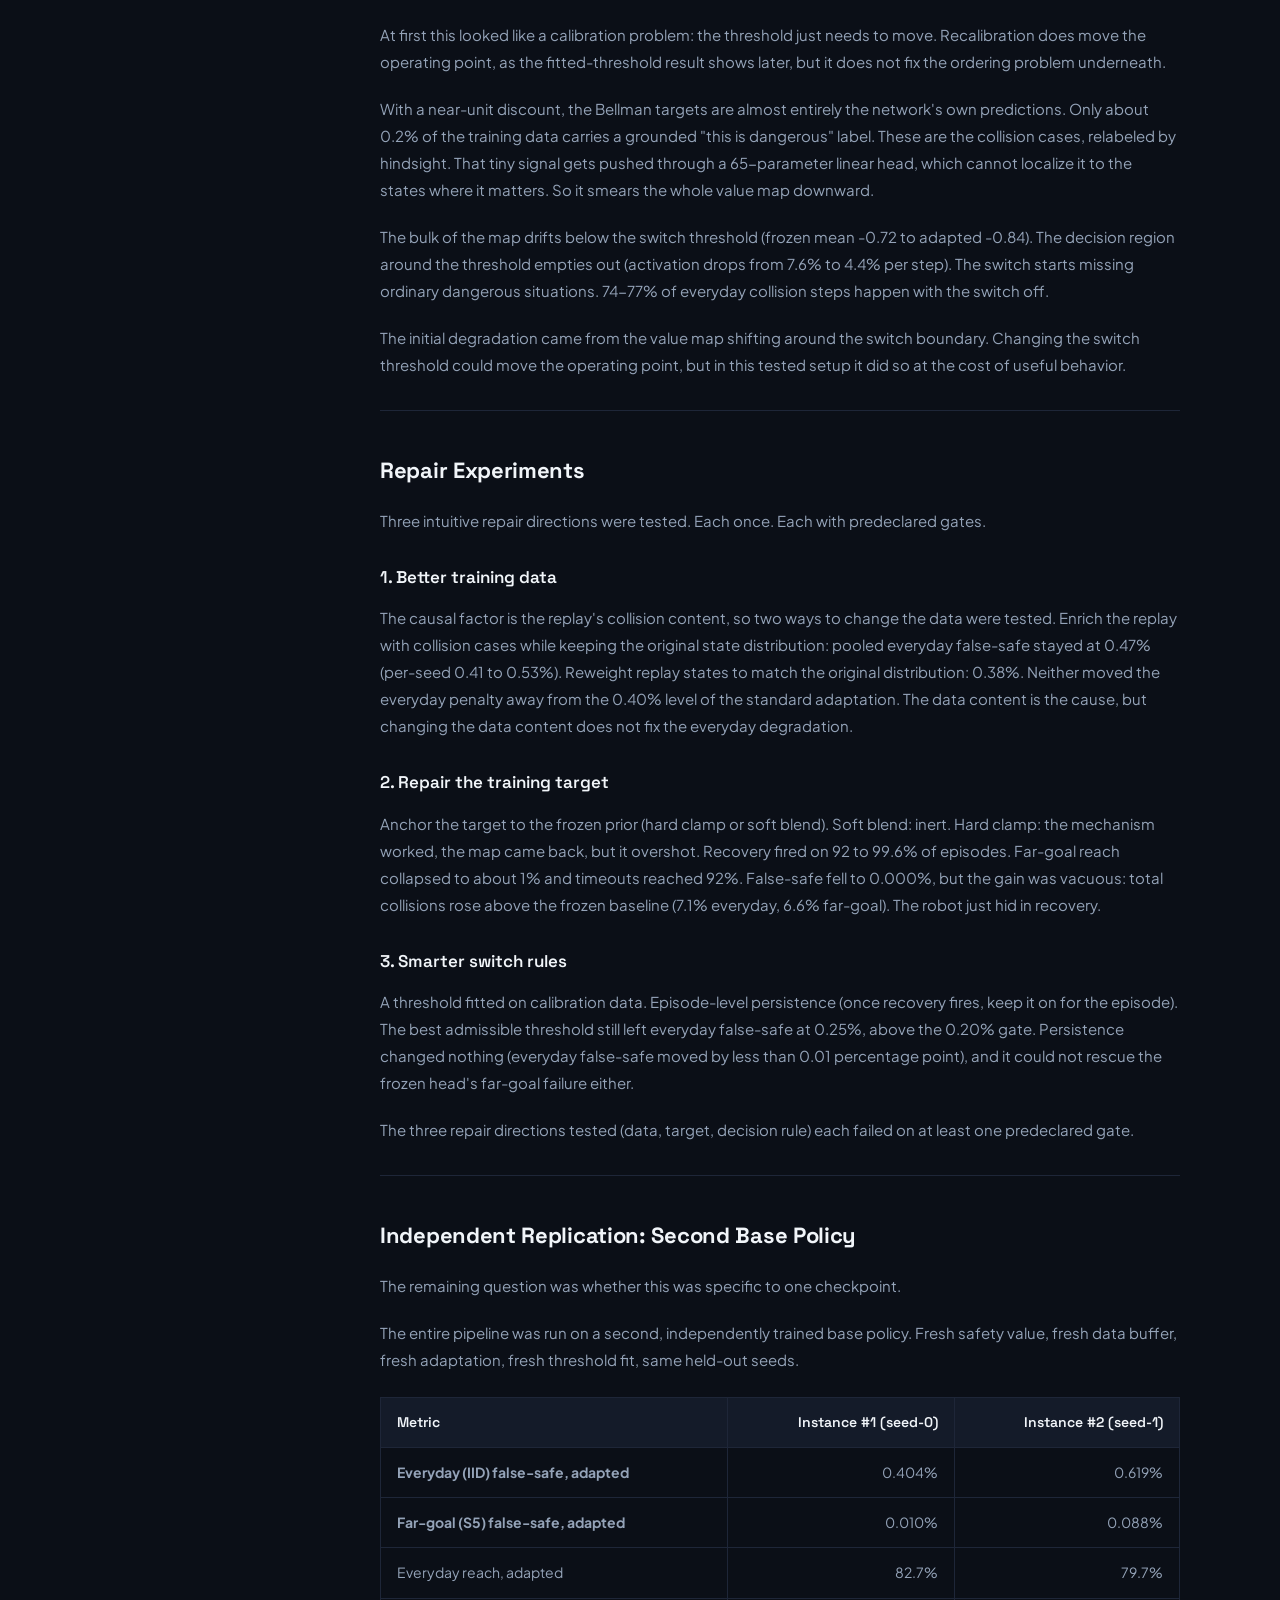
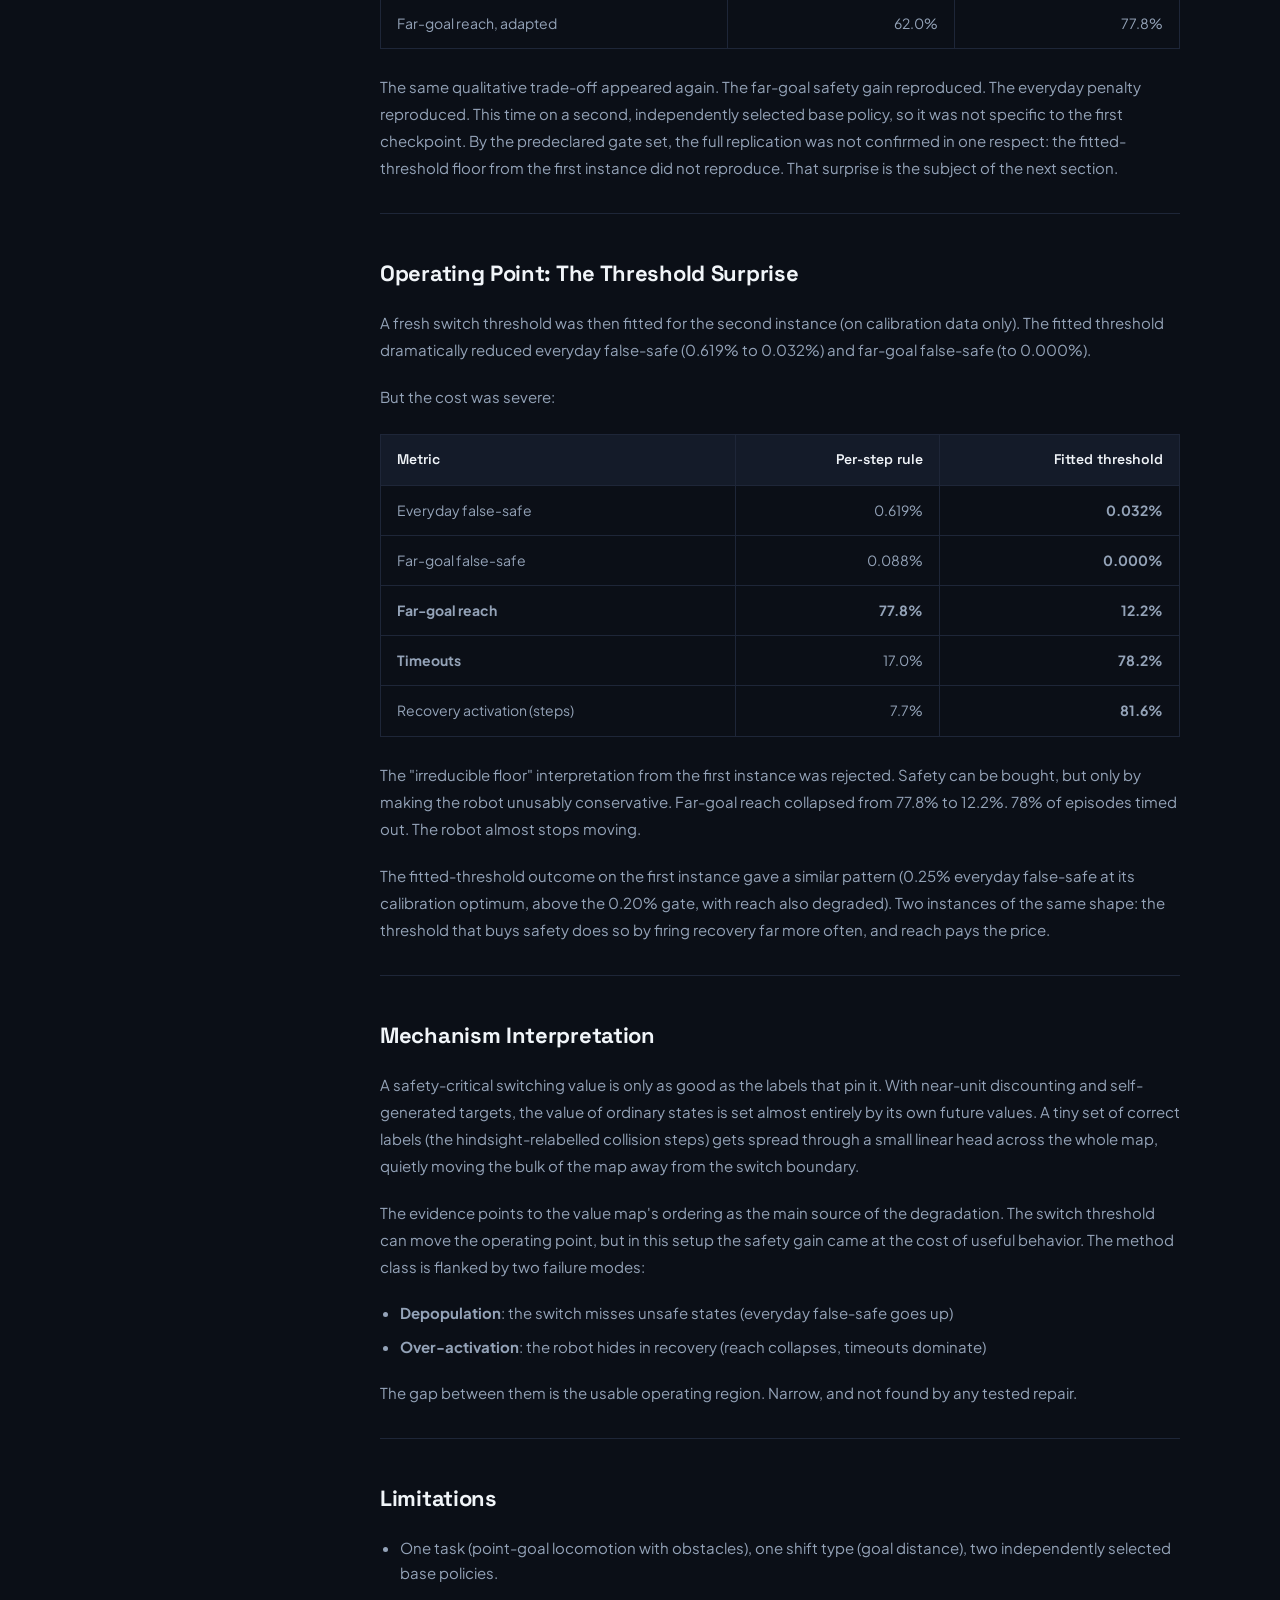
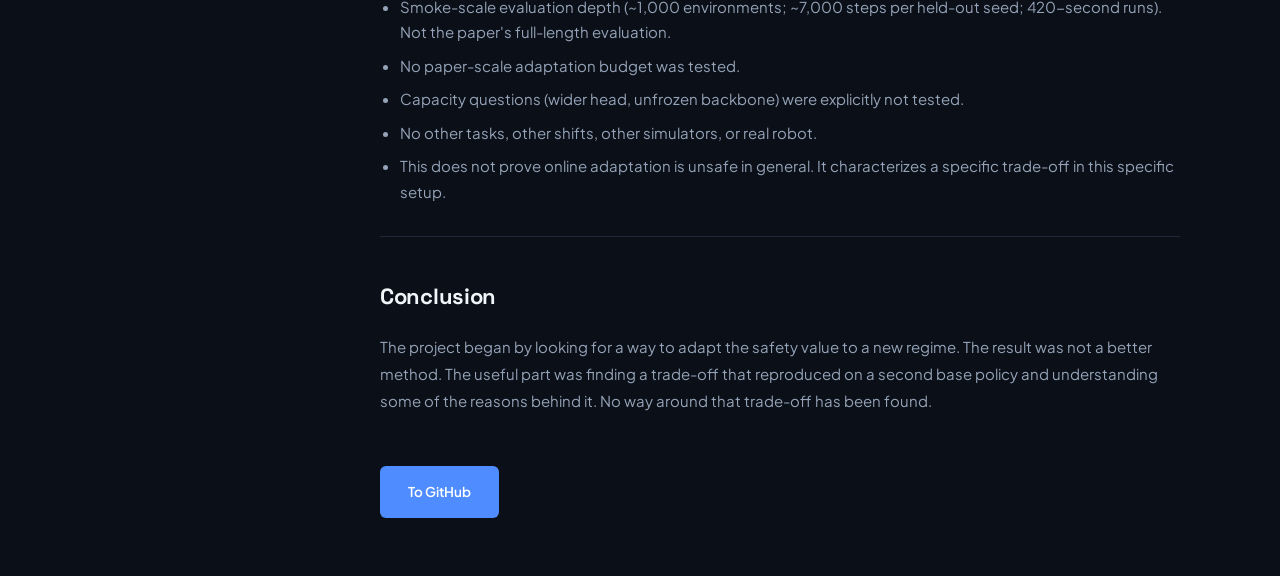
==== commit 8bc9197d: "Project pages: apply writing standard (ABS + DreamWaQ)" ====
--- a/projects/abs-online-adaptation.html
+++ b/projects/abs-online-adaptation.html
@@ -193,7 +193,7 @@
                     <div class="status-badge">Research Archive / Mechanistic Study</div>
 
                     <p>
-                        I wanted to see what happens when you adapt the safety value in ABS online. The paper already points out that the frozen value can fail under distribution shift, so retraining it from the robot's own experience seemed like a direct next step.
+                        The question was whether adapting the safety value online could address the known distribution-shift failure. The paper already notes that the frozen value can fail under distribution shift, so retraining it from the robot's own experience was a direct next step.
                     </p>
 
                     <hr>
@@ -209,7 +209,7 @@
                     </p>
 
                     <p>
-                        Within the conditions it was trained for (goals 1.5 to 7.5 meters away, per the paper and the released configuration), this works. The released testbed exercises the 6 to 7.5 meter band, and in my reproduction runs the recovery policy cuts collisions from ~18% (with no safety value at all) to ~5%, close to the paper's reported effect. The paper's failure-cases section limits its own guarantee: in its words, the policy switch can push the safety value's inputs outside the distribution it was trained on. In my runs, that failure appeared concretely under far-goal shift, with goals much farther away than the trained range.
+                        Within the conditions it was trained for (goals 1.5 to 7.5 meters away, per the paper and the released configuration), this works. The released testbed exercises the 6 to 7.5 meter band, and in reproduction runs the recovery policy cuts collisions from ~18% (with no safety value at all) to ~5%, close to the paper's reported effect. The paper's failure-cases section limits its own guarantee: in its words, the policy switch can push the safety value's inputs outside the distribution it was trained on. In those runs, that failure appeared concretely under far-goal shift, with goals much farther away than the trained range.
                     </p>
 
                     <div class="media-container">
@@ -228,7 +228,7 @@
                     <h3>Experimental Setup</h3>
 
                     <p>
-                        I reproduced the released ABS implementation end-to-end on the official code (Isaac Gym, Unitree Go1 simulation). The reproduction was at smoke scale: ~1,000 parallel environments, ~7,000 steps per held-out evaluation seed, 420-second runs. This is not the paper's full-length evaluation.
+                        The released ABS implementation was reproduced end-to-end on the official code (Isaac Gym, Unitree Go1 simulation). The reproduction was at smoke scale: ~1,000 parallel environments, ~7,000 steps per held-out evaluation seed, 420-second runs. This is not the paper's full-length evaluation.
                     </p>
 
                     <p>
@@ -236,17 +236,17 @@
                     </p>
 
                     <p>
-                        For the adaptation study, I froze the backbone and trained only the final linear head (65 parameters). The robot collected data with the recovery switch disabled (recovery-OFF), so it saw the full consequences of its actions. The adaptation used SGD with a 1:1 mix of online and replay data, L2 regularization toward the frozen head, and ran for 3 rounds of 45,000 environment steps each.
+                        For the adaptation study, the backbone was frozen and only the final linear head (65 parameters) was trained. The robot collected data with the recovery switch disabled (recovery-OFF), so it saw the full consequences of its actions. The adaptation used SGD with a 1:1 mix of online and replay data, L2 regularization toward the frozen head, and ran for 3 rounds of 45,000 environment steps each.
                     </p>
 
                     <p>
                         Evaluation used held-out seeds 23, 24, 25. These were never touched by any training or calibration decision. Two independently selected base policies were tested (seed-0 at checkpoint 3000, seed-1 at checkpoint 2000, both passing the same predeclared selection rule).
                     </p>
 
-                    <h3>What I Changed</h3>
-
-                    <p>
-                        The original ABS implementation was treated as the baseline. Around it I added:
+                    <h3>Changes</h3>
+
+                    <p>
+                        The original ABS implementation was treated as the baseline. The following were added around the baseline:
                     </p>
 
                     <ul>
@@ -268,7 +268,7 @@
                     <h3>Online Adaptation: Frozen vs Adapted</h3>
 
                     <p>
-                        First I measured the frozen safety value under far-goal shift (goals 9 to 11 meters, called S5) and under everyday, in-distribution conditions (called IID). Then I retrained the head online and evaluated the adapted version on the same held-out seeds. The adapted head is labeled O/O: it was trained on a 1:1 mix of offline replay and online data, both collected with the recovery disabled.
+                        First, the frozen safety value was measured under far-goal shift (goals 9 to 11 meters, called S5) and under everyday, in-distribution conditions (called IID). The head was then retrained online and the adapted version evaluated on the same held-out seeds. The adapted head is labeled O/O: it was trained on a 1:1 mix of offline replay and online data, both collected with the recovery disabled.
                     </p>
 
                     <table>
@@ -358,12 +358,12 @@
                     <h3>Repair Experiments</h3>
 
                     <p>
-                        I tested three intuitive repair directions. Each once. Each with predeclared gates.
+                        Three intuitive repair directions were tested. Each once. Each with predeclared gates.
                     </p>
 
                     <h4>1. Better training data</h4>
                     <p>
-                        The causal factor is the replay's collision content, so I tested two ways to change the data. Enrich the replay with collision cases while keeping the original state distribution: pooled everyday false-safe stayed at 0.47% (per-seed 0.41 to 0.53%). Reweight replay states to match the original distribution: 0.38%. Neither moved the everyday penalty away from the 0.40% level of the standard adaptation. The data content is the cause, but changing the data content does not fix the everyday degradation.
+                        The causal factor is the replay's collision content, so two ways to change the data were tested. Enrich the replay with collision cases while keeping the original state distribution: pooled everyday false-safe stayed at 0.47% (per-seed 0.41 to 0.53%). Reweight replay states to match the original distribution: 0.38%. Neither moved the everyday penalty away from the 0.40% level of the standard adaptation. The data content is the cause, but changing the data content does not fix the everyday degradation.
                     </p>
 
                     <h4>2. Repair the training target</h4>
@@ -377,7 +377,7 @@
                     </p>
 
                     <p>
-                        The three repair directions I tested (data, target, decision rule) each failed on at least one predeclared gate.
+                        The three repair directions tested (data, target, decision rule) each failed on at least one predeclared gate.
                     </p>
 
                     <hr>
@@ -385,11 +385,11 @@
                     <h3>Independent Replication: Second Base Policy</h3>
 
                     <p>
-                        At that point I still had the obvious question: maybe this was just one checkpoint.
-                    </p>
-
-                    <p>
-                        So I ran the entire pipeline on a second, independently trained base policy. Fresh safety value, fresh data buffer, fresh adaptation, fresh threshold fit, same held-out seeds.
+                        The remaining question was whether this was specific to one checkpoint.
+                    </p>
+
+                    <p>
+                        The entire pipeline was run on a second, independently trained base policy. Fresh safety value, fresh data buffer, fresh adaptation, fresh threshold fit, same held-out seeds.
                     </p>
 
                     <table>
@@ -433,7 +433,7 @@
                     <h3>Operating Point: The Threshold Surprise</h3>
 
                     <p>
-                        Then I fitted a fresh switch threshold for the second instance (on calibration data only). The fitted threshold dramatically reduced everyday false-safe (0.619% to 0.032%) and far-goal false-safe (to 0.000%).
+                        A fresh switch threshold was then fitted for the second instance (on calibration data only). The fitted threshold dramatically reduced everyday false-safe (0.619% to 0.032%) and far-goal false-safe (to 0.000%).
                     </p>
 
                     <p>
@@ -487,7 +487,7 @@
 
                     <hr>
 
-                    <h3>What I Think Is Happening</h3>
+                    <h3>Mechanism Interpretation</h3>
 
                     <p>
                         A safety-critical switching value is only as good as the labels that pin it. With near-unit discounting and self-generated targets, the value of ordinary states is set almost entirely by its own future values. A tiny set of correct labels (the hindsight-relabelled collision steps) gets spread through a small linear head across the whole map, quietly moving the bulk of the map away from the switch boundary.
@@ -524,7 +524,7 @@
                     <h3>Conclusion</h3>
 
                     <p>
-                        I started this project looking for a way to adapt the safety value to a new regime. The result was not a better method. The useful part was finding a trade-off that reproduced on a second base policy and understanding some of the reasons behind it. I have not found a way around that trade-off yet.
+                        The project began by looking for a way to adapt the safety value to a new regime. The result was not a better method. The useful part was finding a trade-off that reproduced on a second base policy and understanding some of the reasons behind it. No way around that trade-off has been found.
                     </p>
 
                     
--- a/style.css
+++ b/style.css
@@ -263,9 +263,12 @@
     min-height: 180px;
     overflow: hidden;
     flex-shrink: 0;
+    position: relative;
 }
 
 .blog-thumbnail img {
+    position: absolute;
+    inset: 0;
     width: 100%;
     height: 100%;
     object-fit: cover;
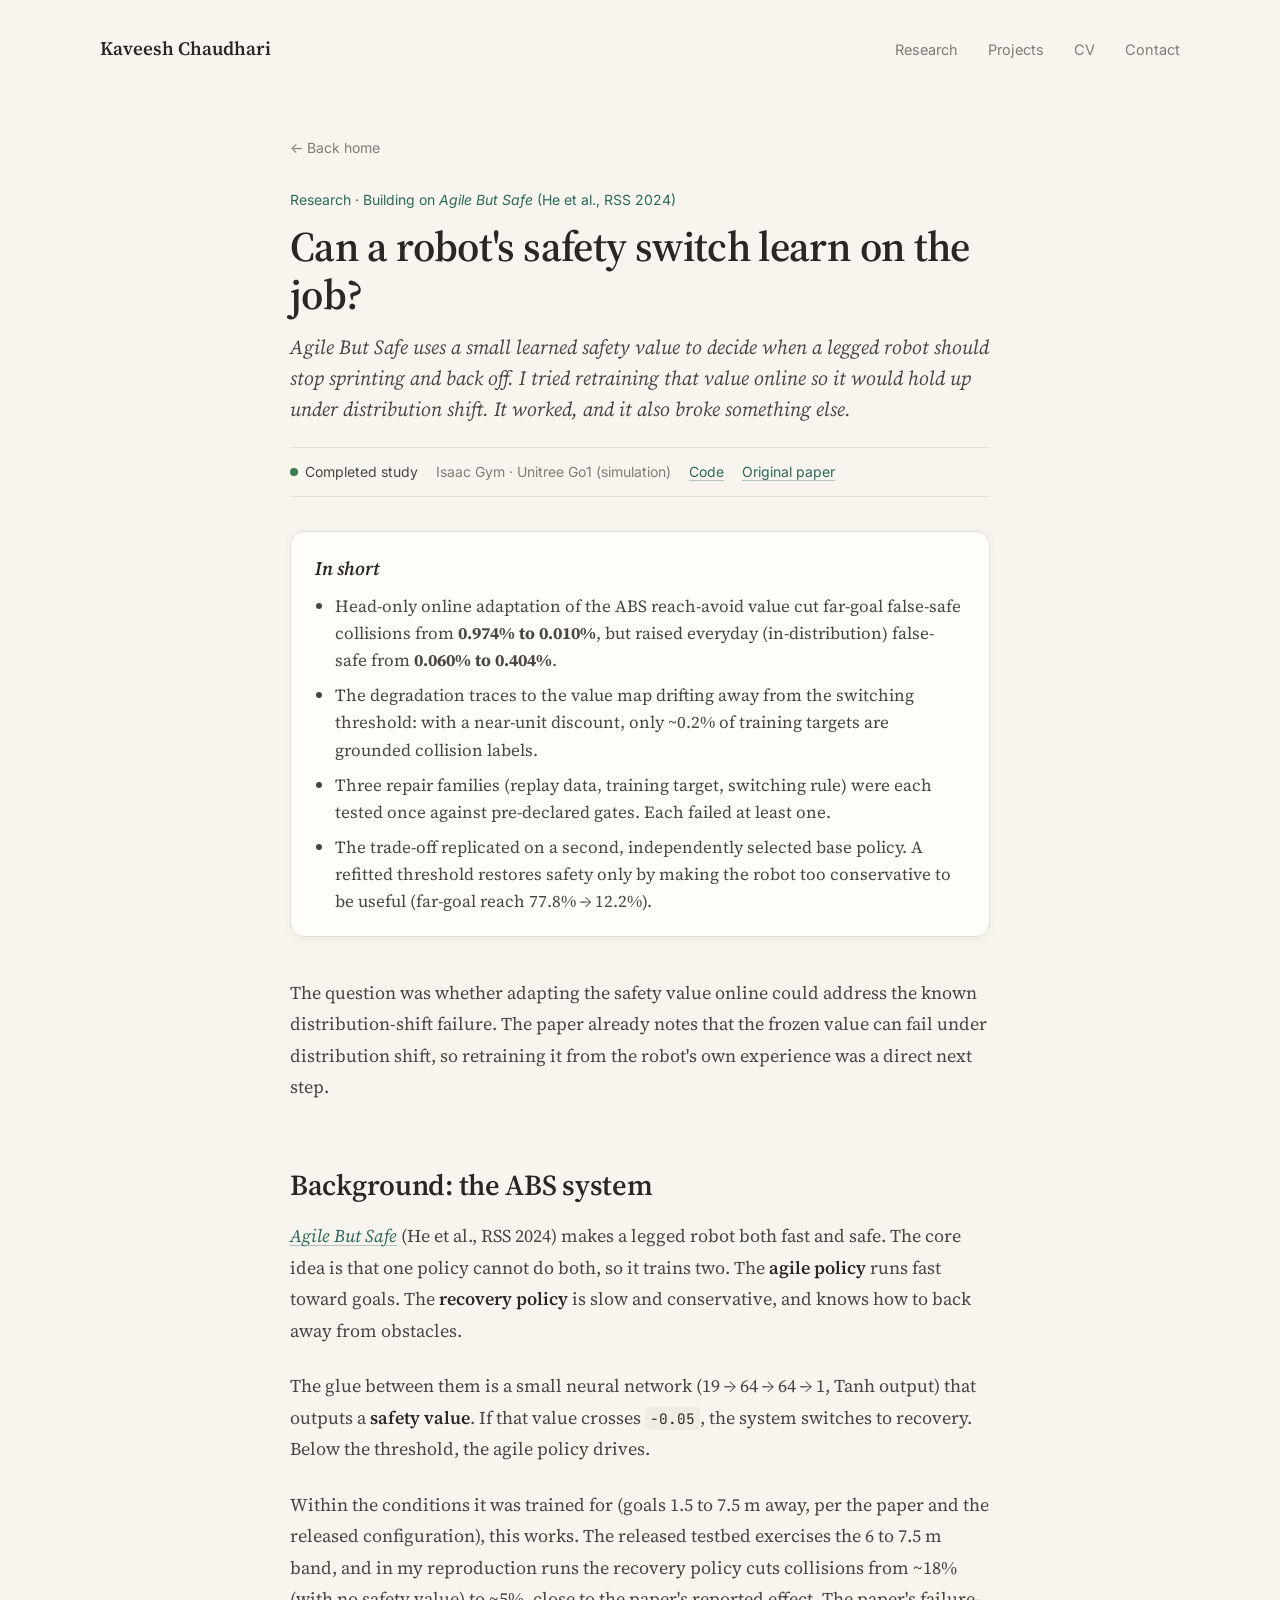
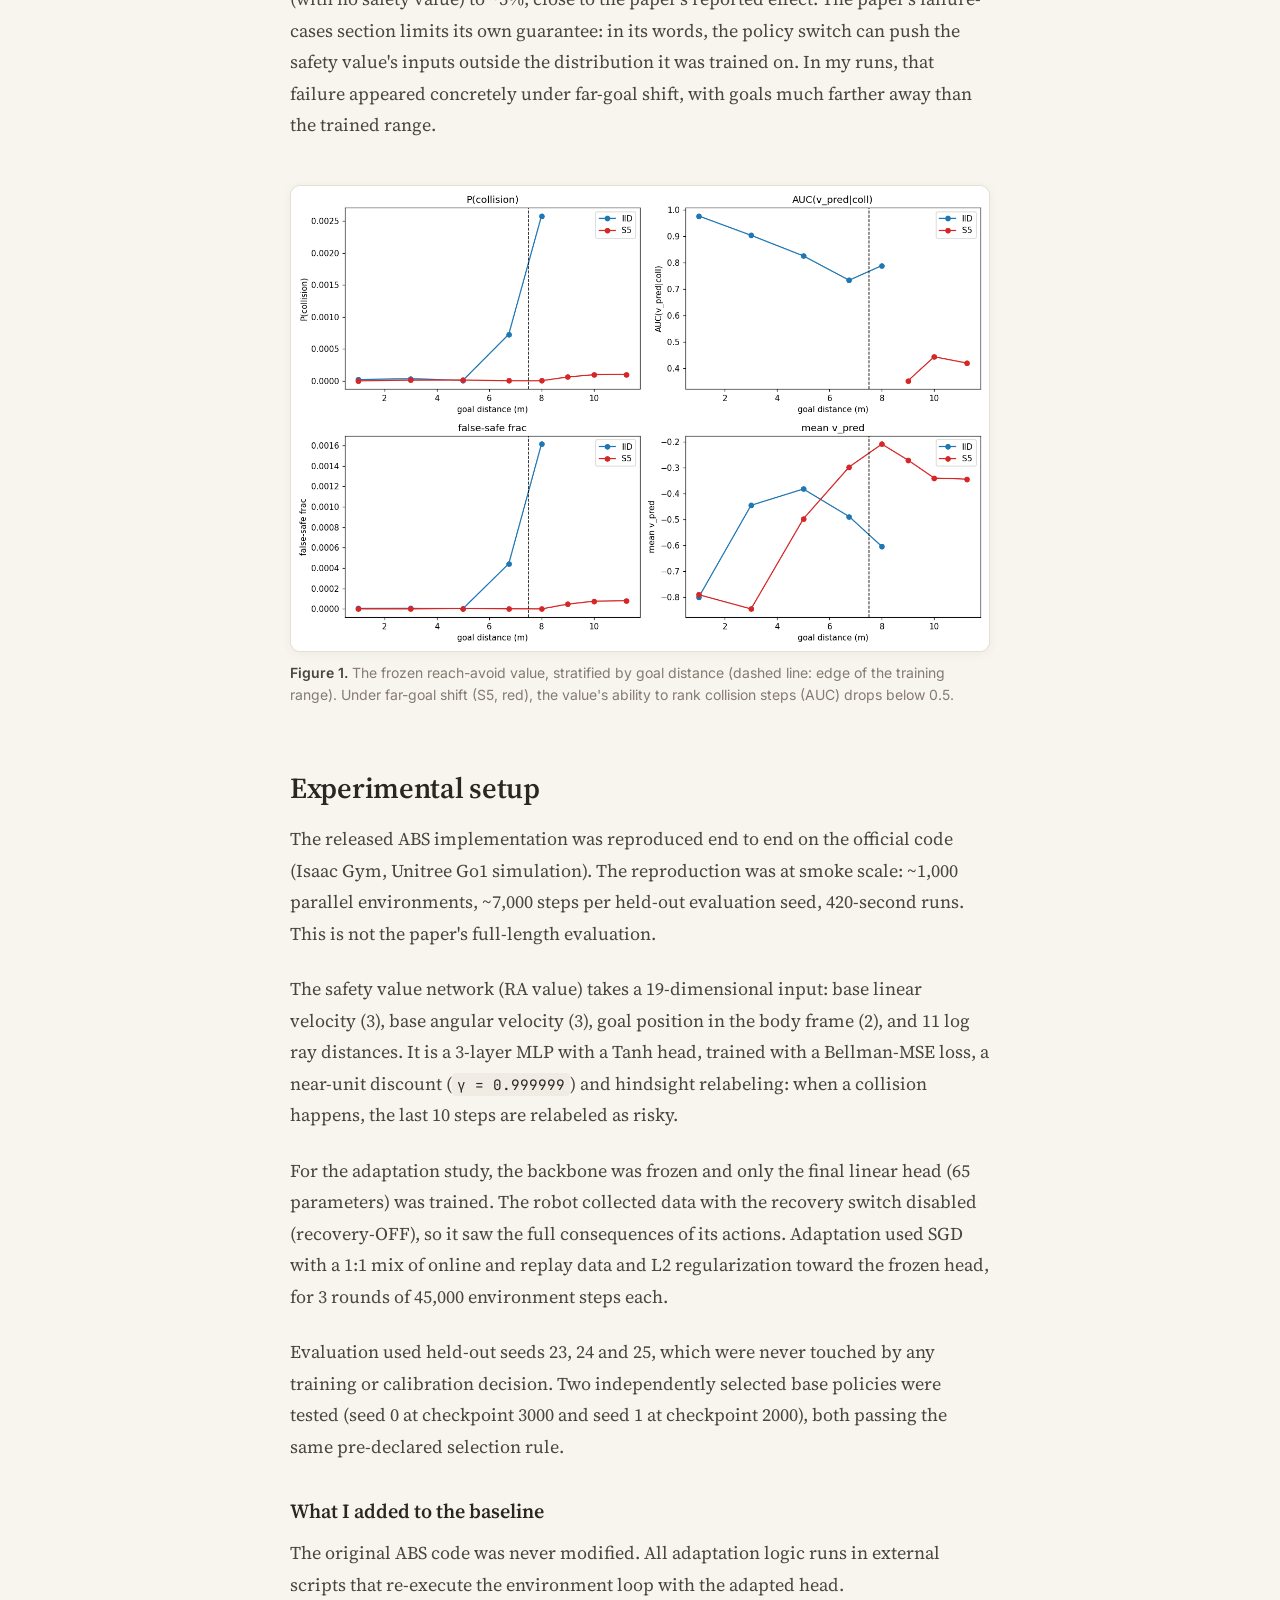
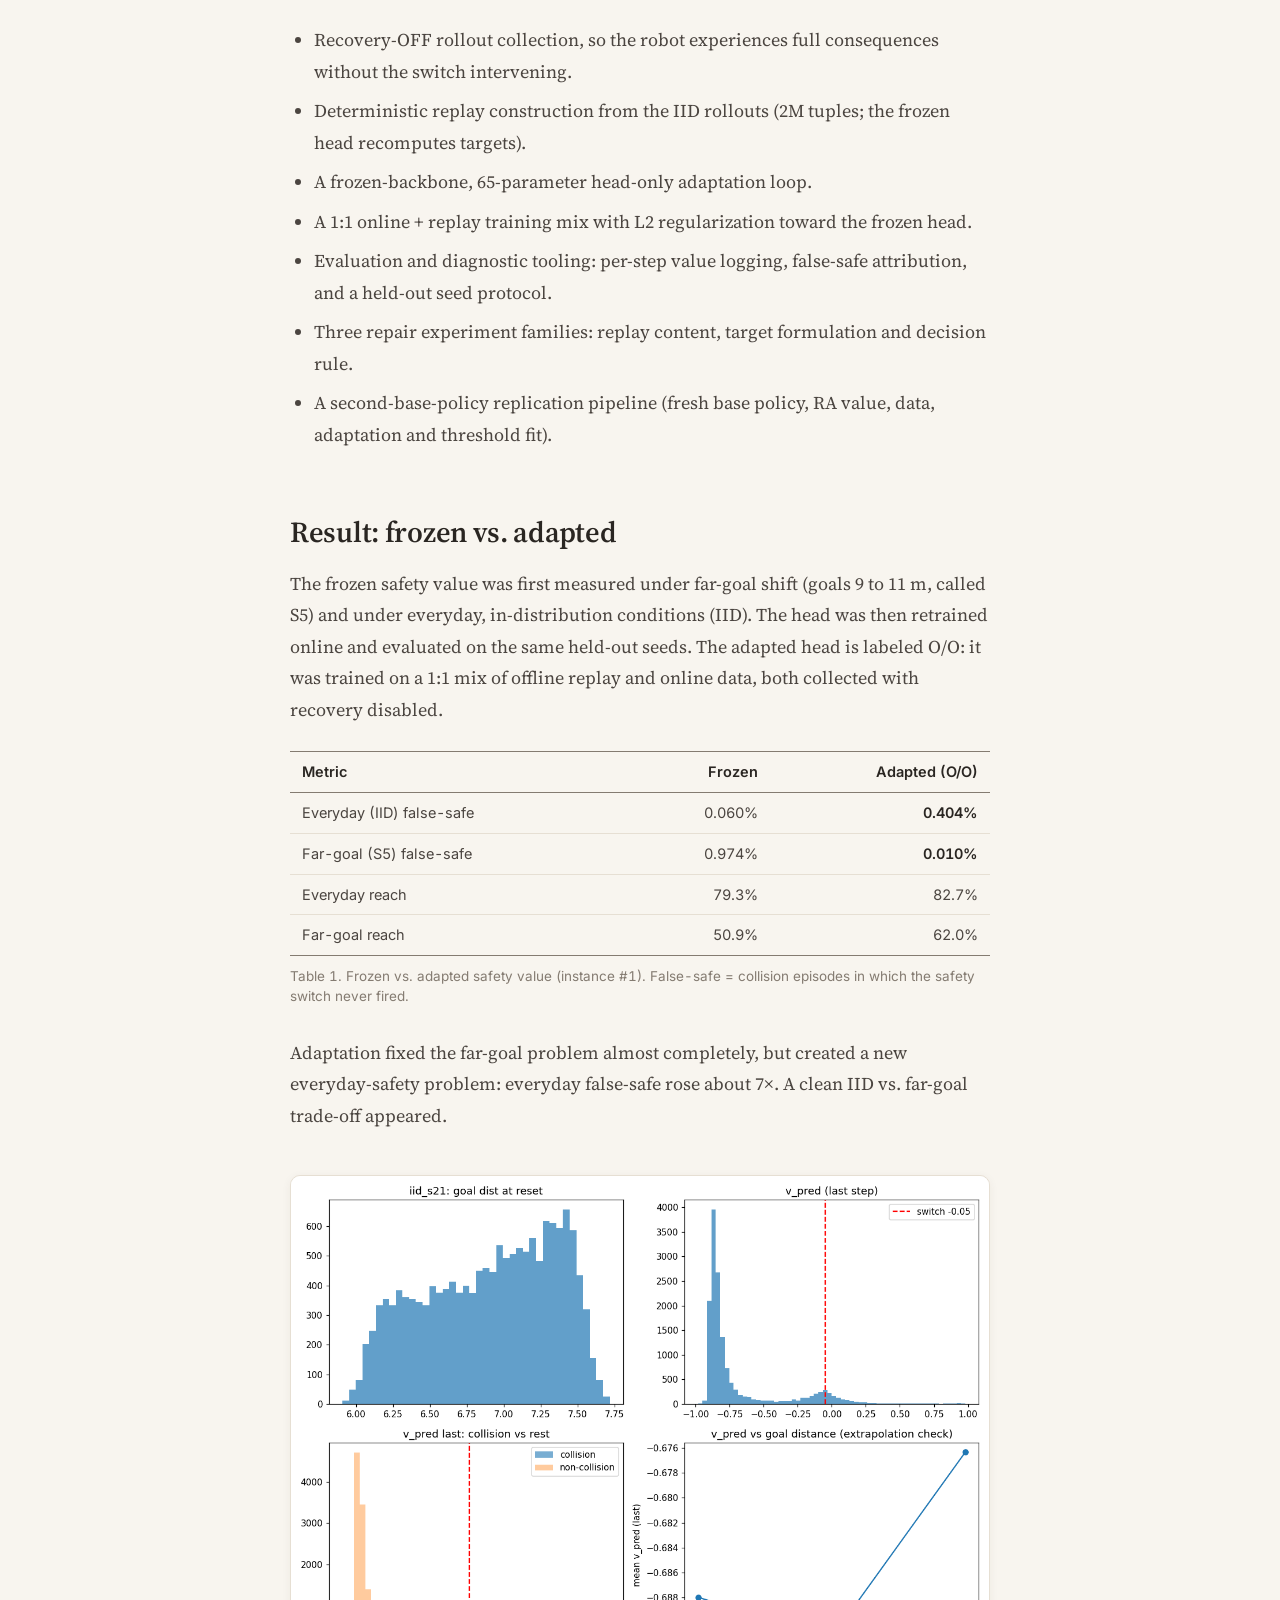
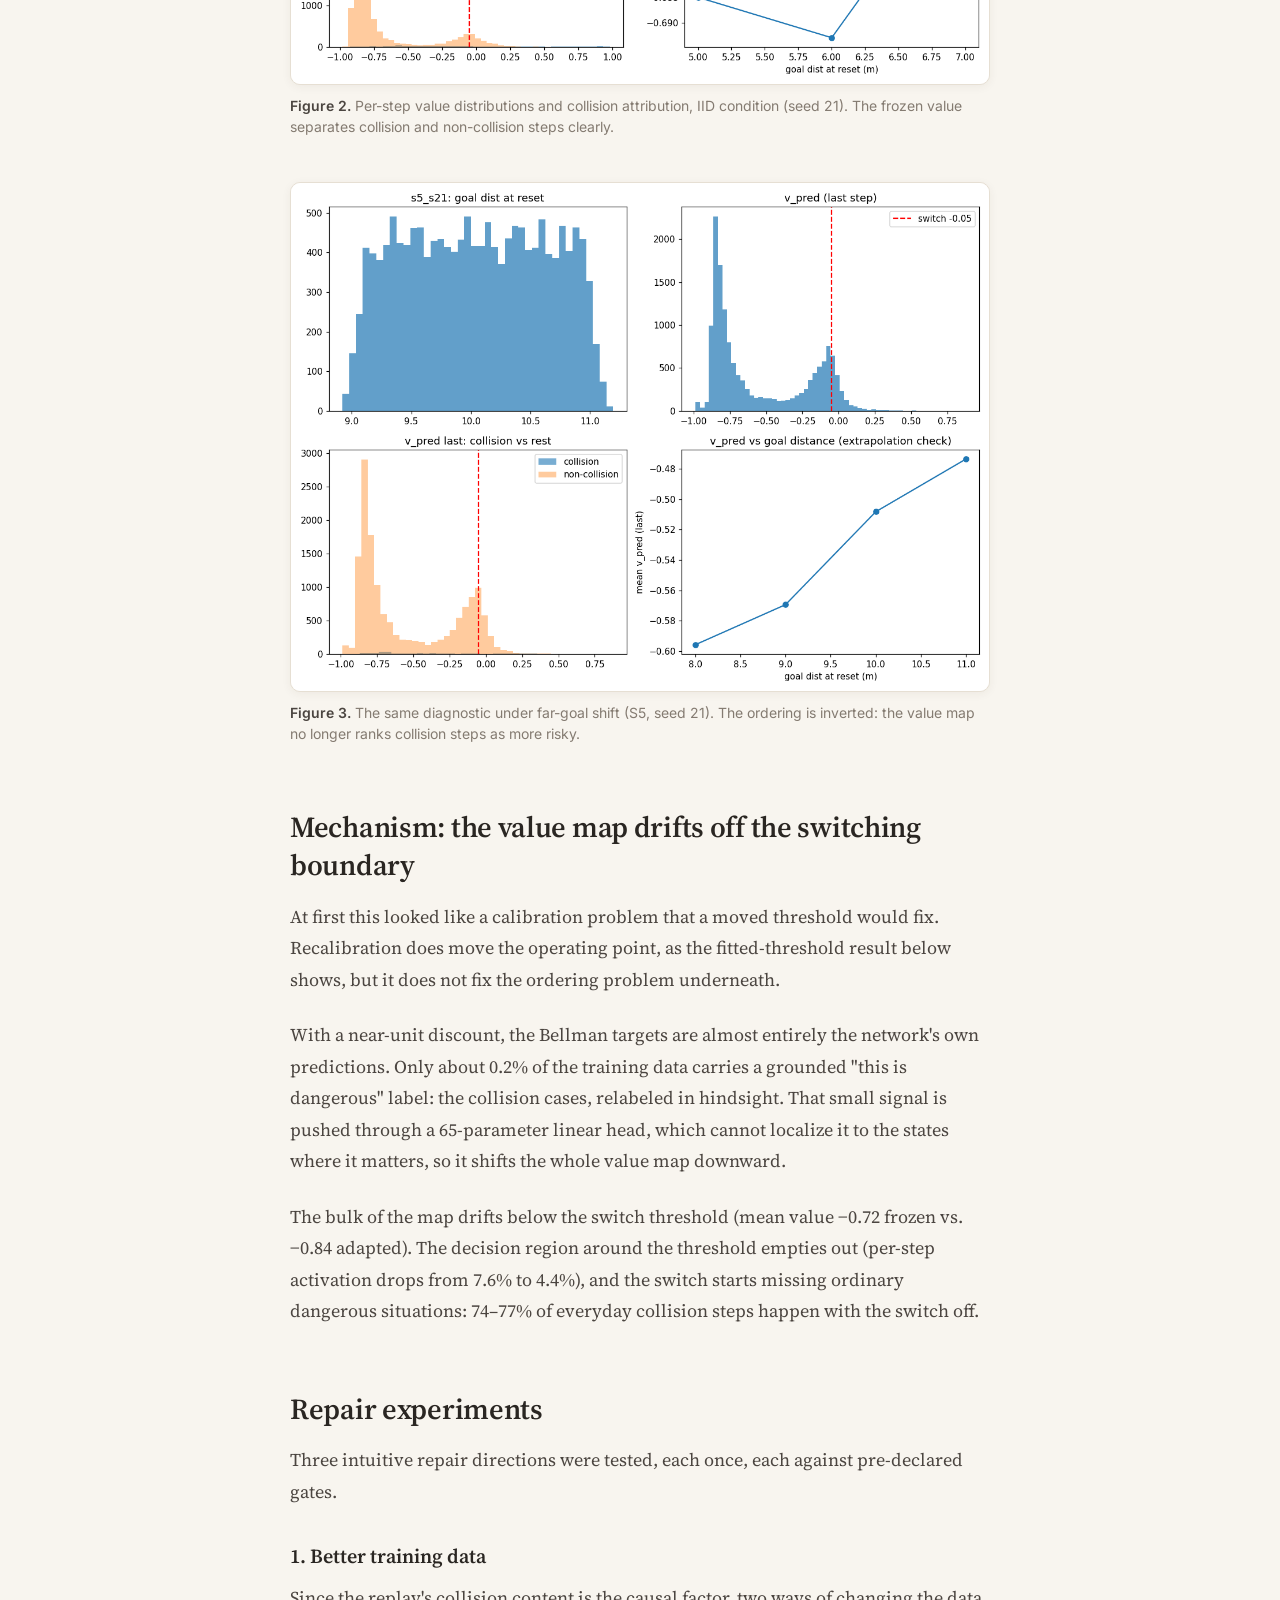
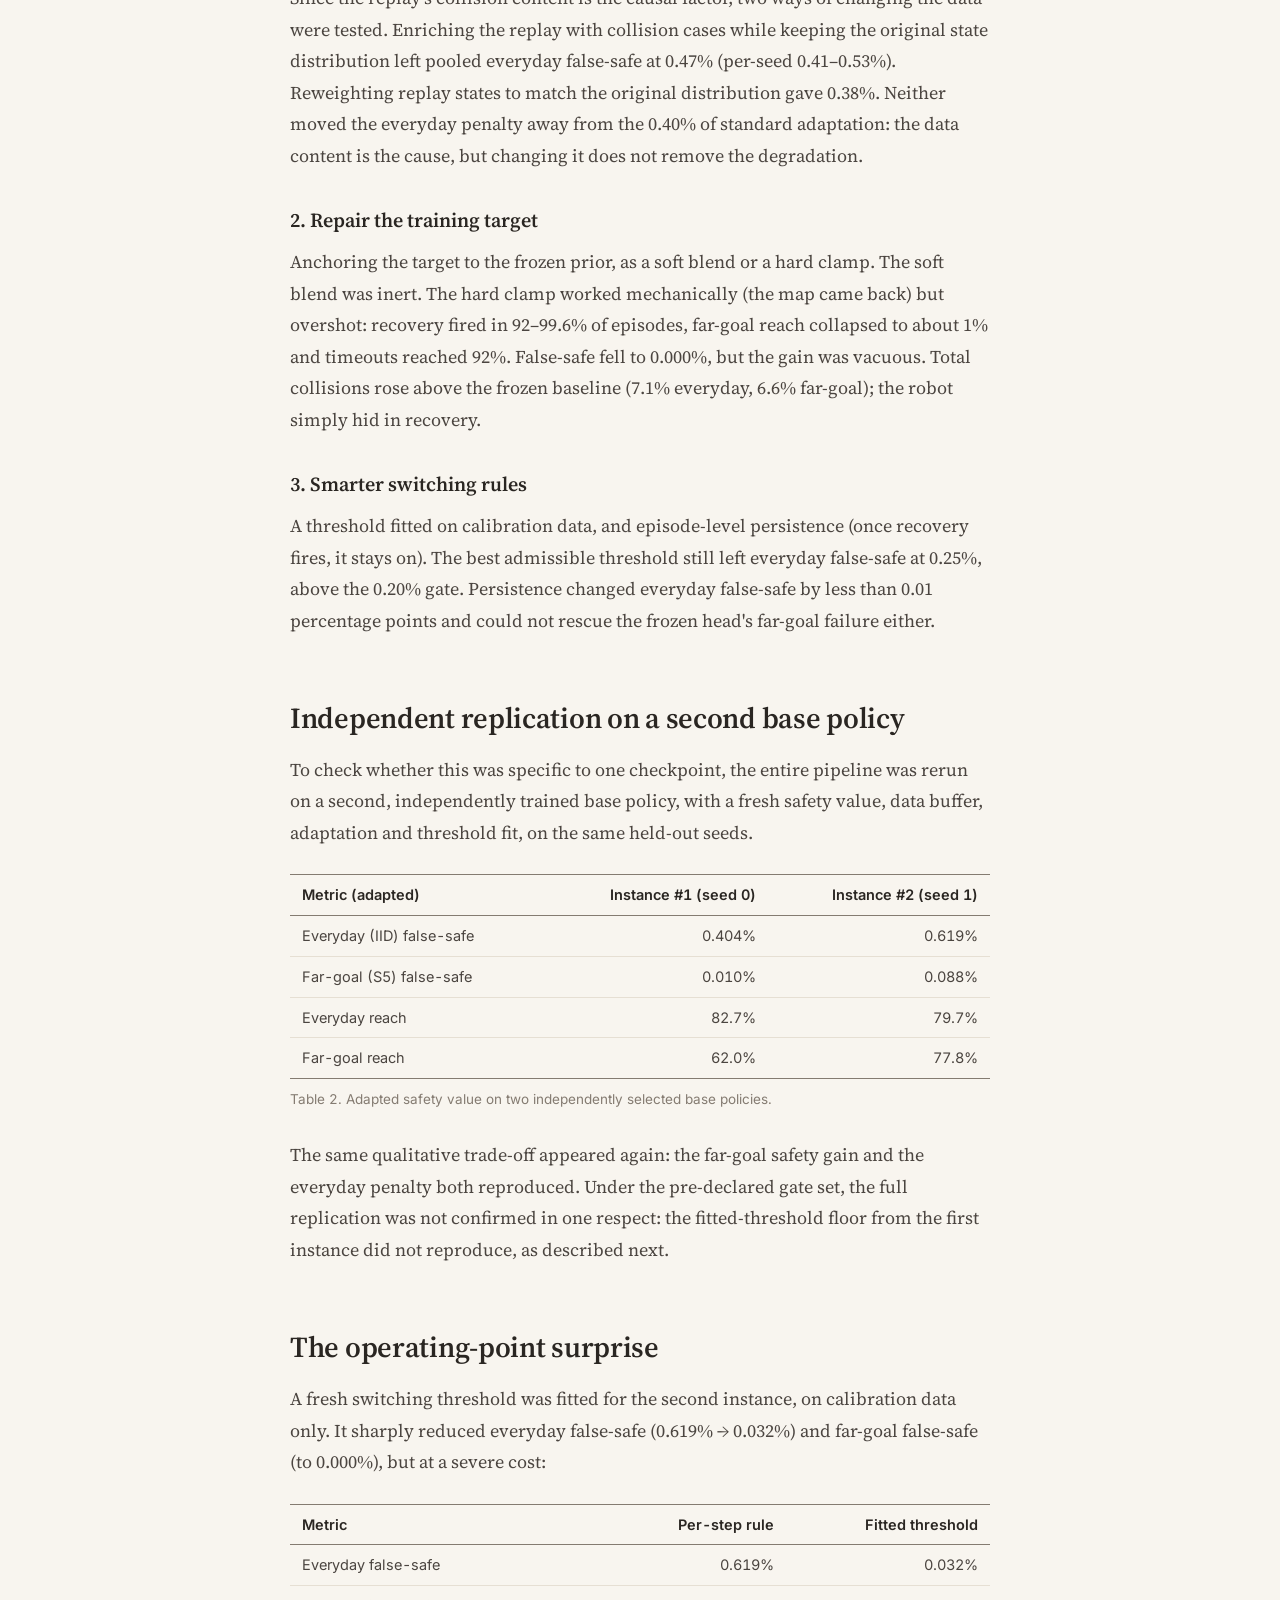
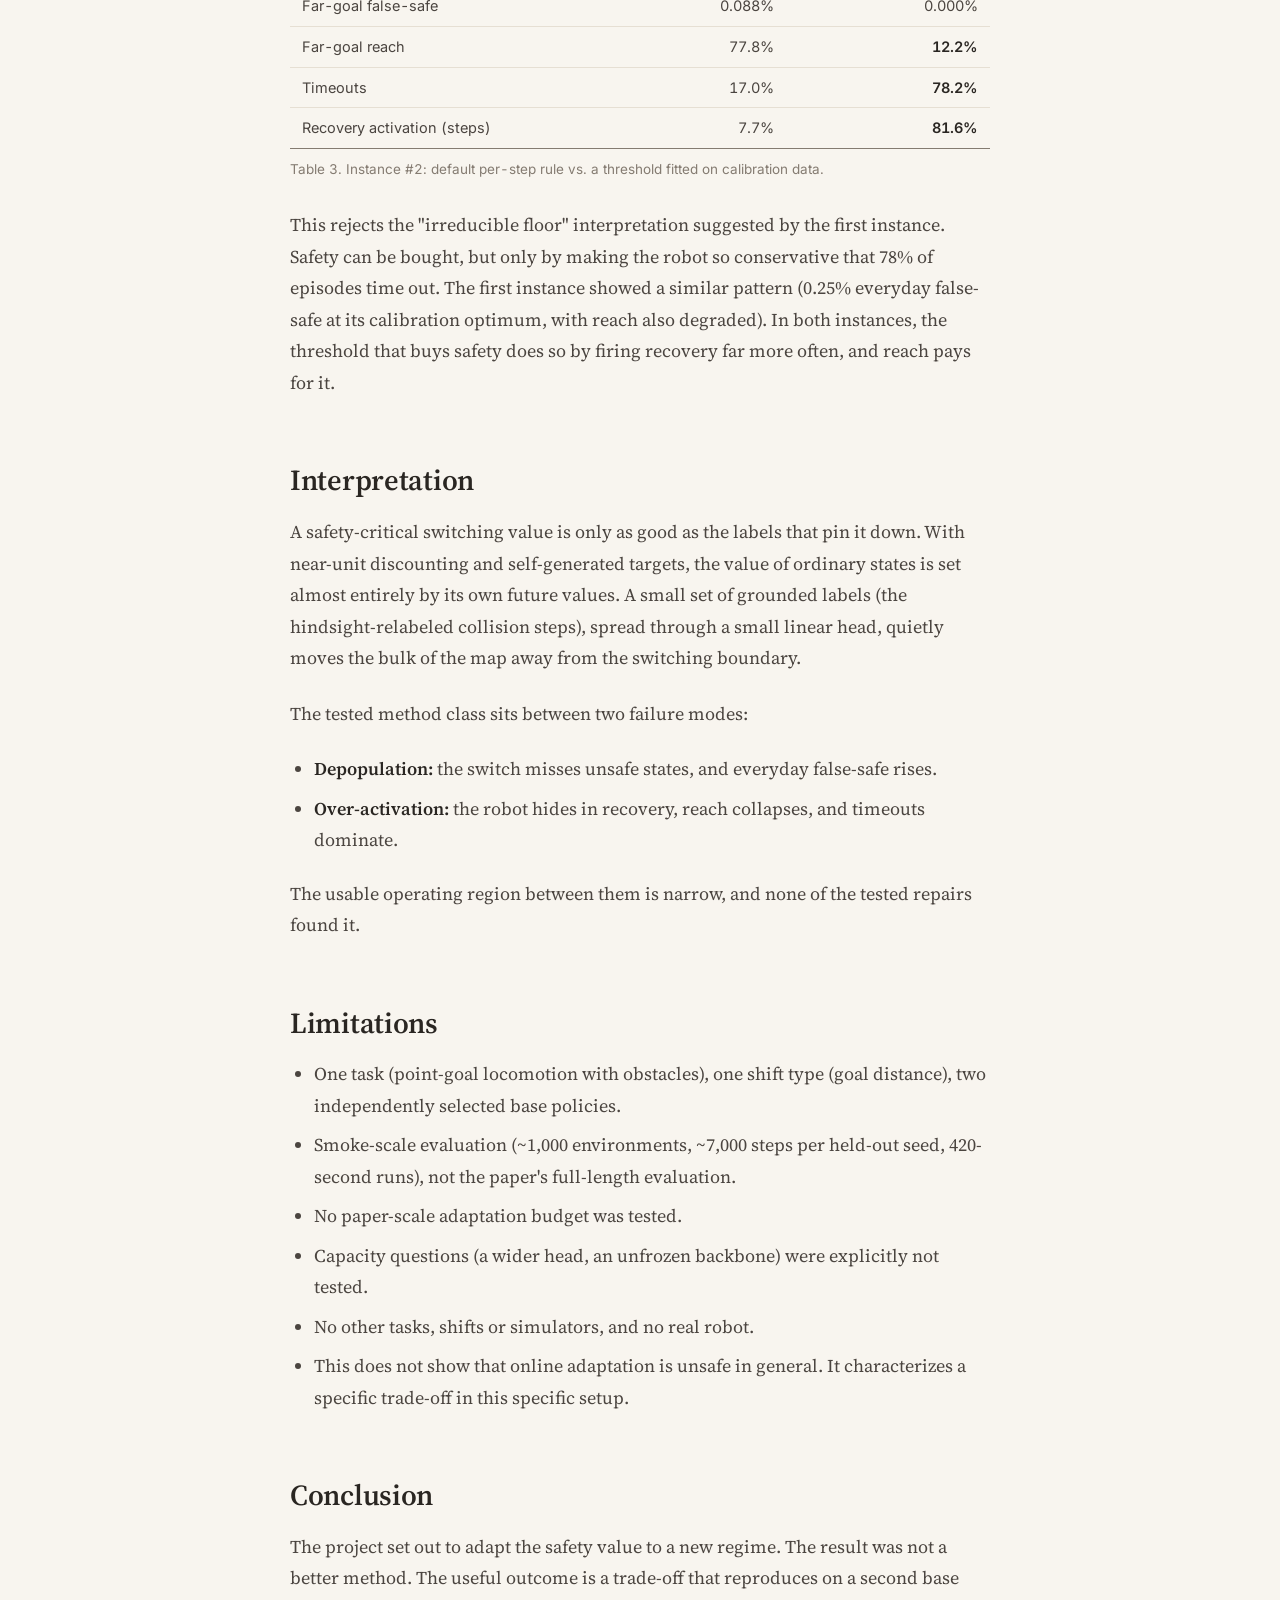
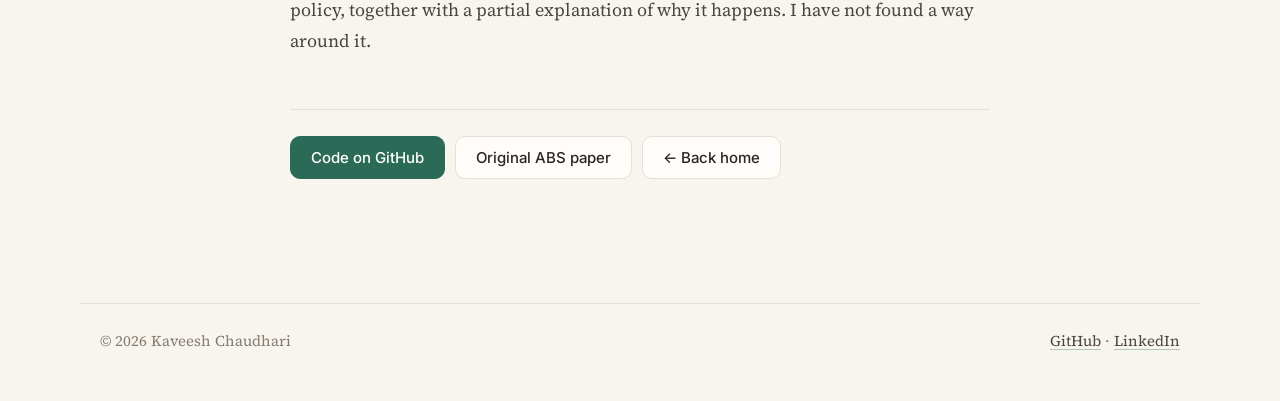
==== commit ab234307: "Redesign site: warmer layout, rewritten intro, reorganized assets - New shared stylesheet with light" ====
--- a/projects/abs-online-adaptation.html
+++ b/projects/abs-online-adaptation.html
@@ -3,540 +3,350 @@
 <head>
     <meta charset="UTF-8">
     <meta name="viewport" content="width=device-width, initial-scale=1.0">
-    <title>Adapting a Robot's Safety Judge Online | Kaveesh</title>
+    <title>Can a Robot's Safety Switch Learn on the Job? | Kaveesh Chaudhari</title>
+    <meta name="description" content="Retraining the Agile But Safe reach-avoid value online fixes far-goal failures but degrades everyday safety; the trade-off replicates across two independently selected base policies.">
+    <meta name="author" content="Kaveesh Chaudhari">
+    <meta property="og:title" content="Online Adaptation of a Learned Safety Value">
+    <meta property="og:type" content="article">
+    <link rel="icon" href="data:image/svg+xml,%3Csvg xmlns='http://www.w3.org/2000/svg' viewBox='0 0 64 64'%3E%3Crect width='64' height='64' rx='14' fill='%232c6a58'/%3E%3Ctext x='32' y='42' font-family='Georgia,serif' font-size='28' font-weight='600' fill='white' text-anchor='middle'%3EK%3C/text%3E%3C/svg%3E">
     <link rel="preconnect" href="https://fonts.googleapis.com">
     <link rel="preconnect" href="https://fonts.gstatic.com" crossorigin>
-    <link href="https://fonts.googleapis.com/css2?family=Plus+Jakarta+Sans:wght@400;500;600;700&family=Space+Grotesk:wght@500;700&display=swap" rel="stylesheet">
+    <link href="https://fonts.googleapis.com/css2?family=Inter:wght@400;500;600&family=JetBrains+Mono&family=Source+Serif+4:ital,opsz,wght@0,8..60,400;0,8..60,600;1,8..60,400;1,8..60,600&display=swap" rel="stylesheet">
     <link rel="stylesheet" href="../style.css">
-    <style>
-        .back-btn {
-            display: inline-block;
-            margin-bottom: 32px;
-            color: var(--text-muted);
-            text-decoration: none;
-            font-family: var(--font-heading);
-            font-size: 14px;
-            transition: color 0.2s ease;
-        }
-        .back-btn:hover {
-            color: var(--accent);
-        }
-        .post-body {
-            color: var(--text-muted);
-            font-size: 15px;
-            line-height: 1.8;
-            max-width: 800px;
-        }
-        .post-body p {
-            margin-bottom: 20px;
-        }
-        .post-body h3 {
-            margin-top: 40px;
-            margin-bottom: 16px;
-            font-family: var(--font-heading);
-            font-size: 22px;
-            font-weight: 700;
-            color: var(--text-primary);
-            letter-spacing: -0.3px;
-        }
-        .post-body h4 {
-            margin-top: 28px;
-            margin-bottom: 12px;
-            font-family: var(--font-heading);
-            font-size: 17px;
-            font-weight: 600;
-            color: var(--text-primary);
-        }
-        .post-body hr {
-            border: 0;
-            border-top: 1px solid var(--border-line);
-            margin: 32px 0;
-        }
-        .post-body ul {
-            margin-bottom: 20px;
-            padding-left: 20px;
-        }
-        .post-body li {
-            margin-bottom: 8px;
-            line-height: 1.7;
-        }
-        .post-body table {
-            width: 100%;
-            max-width: 800px;
-            border-collapse: collapse;
-            margin: 24px 0;
-            font-size: 14px;
-        }
-        .post-body th, .post-body td {
-            border: 1px solid var(--border-line);
-            padding: 12px 16px;
-            text-align: left;
-        }
-        .post-body th {
-            background: var(--bg-card);
-            font-family: var(--font-heading);
-            font-weight: 600;
-            color: var(--text-primary);
-        }
-        .post-body td {
-            color: var(--text-muted);
-        }
-        .post-body code {
-            background: var(--bg-card);
-            border: 1px solid var(--border-line);
-            border-radius: 4px;
-            padding: 2px 6px;
-            font-family: 'JetBrains Mono', monospace;
-            font-size: 13px;
-            color: var(--accent);
-        }
-        .post-body pre {
-            background: var(--bg-card);
-            border: 1px solid var(--border-line);
-            border-radius: 8px;
-            padding: 16px;
-            overflow-x: auto;
-            margin: 24px 0;
-        }
-        .post-body pre code {
-            background: none;
-            border: none;
-            padding: 0;
-            color: var(--text-primary);
-            font-size: 13px;
-            line-height: 1.6;
-        }
-        .media-container {
-            margin: 32px 0;
-            display: flex;
-            flex-direction: column;
-            gap: 32px;
-            max-width: 800px;
-        }
-        .media-box {
-            background: var(--bg-card);
-            border: 1px solid var(--border-line);
-            border-radius: 8px;
-            padding: 16px;
-        }
-        .media-label {
-            font-family: var(--font-heading);
-            font-size: 12px;
-            color: var(--accent);
-            text-transform: uppercase;
-            letter-spacing: 1px;
-            margin-bottom: 12px;
-            font-weight: 700;
-        }
-        .demo-img {
-            width: 100%;
-            height: auto;
-            border-radius: 4px;
-            display: block;
-        }
-        .github-link {
-            margin-top: 32px;
-            display: inline-block;
-        }
-        .status-badge {
-            display: inline-block;
-            background: rgba(79, 140, 255, 0.1);
-            border: 1px solid var(--accent);
-            color: var(--accent);
-            font-family: var(--font-heading);
-            font-size: 11px;
-            font-weight: 700;
-            text-transform: uppercase;
-            letter-spacing: 1px;
-            padding: 6px 14px;
-            border-radius: 4px;
-            margin-bottom: 24px;
-        }
-        .pipeline-text {
-            font-family: 'JetBrains Mono', monospace;
-            font-size: 13px;
-            background: var(--bg-card);
-            border: 1px solid var(--border-line);
-            border-radius: 6px;
-            padding: 16px;
-            white-space: pre-wrap;
-            line-height: 1.8;
-            color: var(--text-primary);
-        }
-    </style>
 </head>
 <body>
 
-    <div class="app-container">
-        
-        <aside class="app-sidebar">
-            <div class="sidebar-top">
-                <div class="brand-group">
-                    <h1 class="logo-title">KAVEESH CHAUDHARI</h1>
-                </div>
-                <p class="meta-tagline">Project Breakdown.</p>
-                <nav class="app-nav">
-                    <a href="../index.html" class="nav-btn">RETURN HOME</a>
-                </nav>
+    <header class="site-header">
+        <div class="container">
+            <a href="../index.html" class="site-name">Kaveesh Chaudhari</a>
+            <nav class="site-nav" aria-label="Primary">
+                <a href="../index.html#research">Research</a>
+                <a href="../index.html#projects">Projects</a>
+                <a href="https://drive.google.com/file/d/1AUieMIezUhRojSnfZZ9DG1ku7m9eyF67/view?usp=sharing" target="_blank" rel="noopener">CV</a>
+                <a href="../index.html#contact">Contact</a>
+            </nav>
+        </div>
+    </header>
+
+    <main class="container article">
+        <a href="../index.html#research" class="back-link">&larr; Back home</a>
+
+        <p class="article-kicker">Research · Building on <em>Agile But Safe</em> (He et al., RSS 2024)</p>
+        <h1>Can a robot's safety switch learn on the job?</h1>
+        <p class="lede">
+            <em>Agile But Safe</em> uses a small learned safety value to decide when a legged robot should stop
+            sprinting and back off. I tried retraining that value online so it would hold up under distribution
+            shift. It worked, and it also broke something else.
+        </p>
+
+        <div class="article-meta">
+            <span class="status">Completed study</span>
+            <span>Isaac Gym · Unitree Go1 (simulation)</span>
+            <a href="https://github.com/1sznkaveesh/ABS" target="_blank" rel="noopener">Code</a>
+            <a href="https://arxiv.org/abs/2401.17583" target="_blank" rel="noopener">Original paper</a>
+        </div>
+
+        <aside class="summary" aria-label="Summary">
+            <h2>In short</h2>
+            <ul>
+                <li>Head-only online adaptation of the ABS reach-avoid value cut far-goal false-safe collisions from <strong>0.974% to 0.010%</strong>, but raised everyday (in-distribution) false-safe from <strong>0.060% to 0.404%</strong>.</li>
+                <li>The degradation traces to the value map drifting away from the switching threshold: with a near-unit discount, only ~0.2% of training targets are grounded collision labels.</li>
+                <li>Three repair families (replay data, training target, switching rule) were each tested once against pre-declared gates. Each failed at least one.</li>
+                <li>The trade-off replicated on a second, independently selected base policy. A refitted threshold restores safety only by making the robot too conservative to be useful (far-goal reach 77.8% &rarr; 12.2%).</li>
+            </ul>
+        </aside>
+
+        <div class="prose">
+
+            <p>
+                The question was whether adapting the safety value online could address the known distribution-shift
+                failure. The paper already notes that the frozen value can fail under distribution shift, so retraining
+                it from the robot's own experience was a direct next step.
+            </p>
+
+            <h2 id="background">Background: the ABS system</h2>
+
+            <p>
+                <a href="https://arxiv.org/abs/2401.17583" target="_blank" rel="noopener"><em>Agile But Safe</em></a>
+                (He et al., RSS 2024) makes a legged robot both fast and safe. The core idea is that one policy cannot
+                do both, so it trains two. The <strong>agile policy</strong> runs fast toward goals. The
+                <strong>recovery policy</strong> is slow and conservative, and knows how to back away from obstacles.
+            </p>
+
+            <p>
+                The glue between them is a small neural network (19 &rarr; 64 &rarr; 64 &rarr; 1, Tanh output) that
+                outputs a <strong>safety value</strong>. If that value crosses <code>-0.05</code>, the system switches to
+                recovery. Below the threshold, the agile policy drives.
+            </p>
+
+            <p>
+                Within the conditions it was trained for (goals 1.5 to 7.5 m away, per the paper and the released
+                configuration), this works. The released testbed exercises the 6 to 7.5 m band, and in my reproduction
+                runs the recovery policy cuts collisions from ~18% (with no safety value) to ~5%, close to the paper's
+                reported effect. The paper's failure-cases section limits its own guarantee: in its words, the policy switch
+                can push the safety value's inputs outside the distribution it was trained on. In my runs, that failure
+                appeared concretely under far-goal shift, with goals much farther away than the trained range.
+            </p>
+
+            <figure>
+                <img src="../assets/img/abs-stratification.png" alt="Four panels against goal distance: collision probability, AUC of the value for collisions, false-safe fraction, and mean predicted value, for in-distribution (IID) and far-goal (S5) conditions." loading="lazy">
+                <figcaption>
+                    <b>Figure 1.</b> The frozen reach-avoid value, stratified by goal distance (dashed line: edge of the
+                    training range). Under far-goal shift (S5, red), the value's ability to rank collision steps (AUC) drops
+                    below 0.5.
+                </figcaption>
+            </figure>
+
+            <h2 id="setup">Experimental setup</h2>
+
+            <p>
+                The released ABS implementation was reproduced end to end on the official code (Isaac Gym, Unitree Go1
+                simulation). The reproduction was at smoke scale: ~1,000 parallel environments, ~7,000 steps per held-out
+                evaluation seed, 420-second runs. This is not the paper's full-length evaluation.
+            </p>
+
+            <p>
+                The safety value network (RA value) takes a 19-dimensional input: base linear velocity (3), base angular
+                velocity (3), goal position in the body frame (2), and 11 log ray distances. It is a 3-layer MLP with a
+                Tanh head, trained with a Bellman-MSE loss, a near-unit discount (<code>&gamma; = 0.999999</code>) and
+                hindsight relabeling: when a collision happens, the last 10 steps are relabeled as risky.
+            </p>
+
+            <p>
+                For the adaptation study, the backbone was frozen and only the final linear head (65 parameters) was
+                trained. The robot collected data with the recovery switch disabled (recovery-OFF), so it saw the full
+                consequences of its actions. Adaptation used SGD with a 1:1 mix of online and replay data and L2
+                regularization toward the frozen head, for 3 rounds of 45,000 environment steps each.
+            </p>
+
+            <p>
+                Evaluation used held-out seeds 23, 24 and 25, which were never touched by any training or calibration
+                decision. Two independently selected base policies were tested (seed 0 at checkpoint 3000 and seed 1 at
+                checkpoint 2000), both passing the same pre-declared selection rule.
+            </p>
+
+            <h3>What I added to the baseline</h3>
+
+            <p>The original ABS code was never modified. All adaptation logic runs in external scripts that re-execute the environment loop with the adapted head.</p>
+
+            <ul>
+                <li>Recovery-OFF rollout collection, so the robot experiences full consequences without the switch intervening.</li>
+                <li>Deterministic replay construction from the IID rollouts (2M tuples; the frozen head recomputes targets).</li>
+                <li>A frozen-backbone, 65-parameter head-only adaptation loop.</li>
+                <li>A 1:1 online + replay training mix with L2 regularization toward the frozen head.</li>
+                <li>Evaluation and diagnostic tooling: per-step value logging, false-safe attribution, and a held-out seed protocol.</li>
+                <li>Three repair experiment families: replay content, target formulation and decision rule.</li>
+                <li>A second-base-policy replication pipeline (fresh base policy, RA value, data, adaptation and threshold fit).</li>
+            </ul>
+
+            <h2 id="results">Result: frozen vs. adapted</h2>
+
+            <p>
+                The frozen safety value was first measured under far-goal shift (goals 9 to 11 m, called S5) and under
+                everyday, in-distribution conditions (IID). The head was then retrained online and evaluated on the same
+                held-out seeds. The adapted head is labeled O/O: it was trained on a 1:1 mix of offline replay and online
+                data, both collected with recovery disabled.
+            </p>
+
+            <div class="table-wrap">
+                <table>
+                    <caption>Table 1. Frozen vs. adapted safety value (instance #1). False-safe = collision episodes in which the safety switch never fired.</caption>
+                    <thead>
+                        <tr><th>Metric</th><th class="num">Frozen</th><th class="num">Adapted (O/O)</th></tr>
+                    </thead>
+                    <tbody>
+                        <tr><td>Everyday (IID) false-safe</td><td class="num">0.060%</td><td class="num hl">0.404%</td></tr>
+                        <tr><td>Far-goal (S5) false-safe</td><td class="num">0.974%</td><td class="num hl">0.010%</td></tr>
+                        <tr><td>Everyday reach</td><td class="num">79.3%</td><td class="num">82.7%</td></tr>
+                        <tr><td>Far-goal reach</td><td class="num">50.9%</td><td class="num">62.0%</td></tr>
+                    </tbody>
+                </table>
             </div>
-        </aside>
-
-        <main class="app-main-content">
-            <article class="content-block">
-                <a href="../index.html" class="back-btn">Back to Dashboard</a>
-                
-                <div class="block-header">
-                    <h2 class="block-heading">Adapting a Robot's Safety Judge Online</h2>
-                </div>
-
-                <div class="post-body">
-                    <div class="status-badge">Research Archive / Mechanistic Study</div>
-
-                    <p>
-                        The question was whether adapting the safety value online could address the known distribution-shift failure. The paper already notes that the frozen value can fail under distribution shift, so retraining it from the robot's own experience was a direct next step.
-                    </p>
-
-                    <hr>
-
-                    <h3>The Original ABS System</h3>
-
-                    <p>
-                        <a href="https://arxiv.org/abs/2401.17583" target="_blank" style="color: var(--accent);">"Agile But Safe"</a> (RSS 2024, arXiv:2401.17583) is a system for making a legged robot both fast and safe. The core idea is simple: you cannot make one policy that does both. So you train two.
-                    </p>
-
-                    <p>
-                        The <strong>agile policy</strong> runs fast toward goals. The <strong>recovery policy</strong> is slow and conservative. It knows how to back away from obstacles. The glue between them is a small neural network (19 inputs to 64 to 64 to 1, Tanh output) that outputs a <strong>safety value</strong>. If that value crosses <code>-0.05</code>, the system switches to recovery. Below the threshold, the agile policy drives.
-                    </p>
-
-                    <p>
-                        Within the conditions it was trained for (goals 1.5 to 7.5 meters away, per the paper and the released configuration), this works. The released testbed exercises the 6 to 7.5 meter band, and in reproduction runs the recovery policy cuts collisions from ~18% (with no safety value at all) to ~5%, close to the paper's reported effect. The paper's failure-cases section limits its own guarantee: in its words, the policy switch can push the safety value's inputs outside the distribution it was trained on. In those runs, that failure appeared concretely under far-goal shift, with goals much farther away than the trained range.
-                    </p>
-
-                    <div class="media-container">
-                        <div class="media-box">
-                            <div class="media-label">ABS Stratification by Goal Distance (from project diagnostics)</div>
-                            <img src="abs_strat.png" alt="ABS stratification analysis showing value predictions across goal-distance bins" class="demo-img">
-                        </div>
-                    </div>
-
-                    <p style="margin-top: 8px; font-size: 13px; color: var(--text-muted); text-align: center;">
-                        Stratified analysis of the frozen RA value across goal-distance bins. The plot shows how value predictions and collision rates change as the robot operates farther from the goal. Source: project diagnostic data.
-                    </p>
-
-                    <hr>
-
-                    <h3>Experimental Setup</h3>
-
-                    <p>
-                        The released ABS implementation was reproduced end-to-end on the official code (Isaac Gym, Unitree Go1 simulation). The reproduction was at smoke scale: ~1,000 parallel environments, ~7,000 steps per held-out evaluation seed, 420-second runs. This is not the paper's full-length evaluation.
-                    </p>
-
-                    <p>
-                        The safety value network (RA value) takes 19-dimensional input: base linear velocity (3), base angular velocity (3), goal position in body frame (2), and 11 log ray distances. Architecture is a 3-layer MLP with a Tanh head. Training uses a Bellman-MSE loss with a near-unit discount (<code>gamma = 0.999999</code>) and hindsight relabeling. When a collision happens, the last 10 steps get relabeled as risky.
-                    </p>
-
-                    <p>
-                        For the adaptation study, the backbone was frozen and only the final linear head (65 parameters) was trained. The robot collected data with the recovery switch disabled (recovery-OFF), so it saw the full consequences of its actions. The adaptation used SGD with a 1:1 mix of online and replay data, L2 regularization toward the frozen head, and ran for 3 rounds of 45,000 environment steps each.
-                    </p>
-
-                    <p>
-                        Evaluation used held-out seeds 23, 24, 25. These were never touched by any training or calibration decision. Two independently selected base policies were tested (seed-0 at checkpoint 3000, seed-1 at checkpoint 2000, both passing the same predeclared selection rule).
-                    </p>
-
-                    <h3>Changes</h3>
-
-                    <p>
-                        The original ABS implementation was treated as the baseline. The following were added around the baseline:
-                    </p>
-
-                    <ul>
-                        <li>Recovery-OFF rollout collection (the robot experiences full consequences without the safety switch intervening).</li>
-                        <li>Deterministic replay construction from the IID rollouts (2M tuples, frozen head used to recompute targets).</li>
-                        <li>Frozen-backbone / 65-parameter head-only adaptation loop.</li>
-                        <li>Online + replay 1:1 training mix with L2 regularization toward the frozen head.</li>
-                        <li>Evaluation and diagnostic tooling (per-step value logging, false-safe attribution, held-out seed protocol).</li>
-                        <li>Three repair experiment families: replay/content, target formulation, decision rule.</li>
-                        <li>Second-base-policy replication pipeline (fresh base policy, fresh RA, fresh data, fresh adaptation, fresh threshold fit).</li>
-                    </ul>
-
-                    <p>
-                        The original ABS code was never modified. All adaptation logic ran in external scripts that re-executed the environment loop with the adapted head.
-                    </p>
-
-                    <hr>
-
-                    <h3>Online Adaptation: Frozen vs Adapted</h3>
-
-                    <p>
-                        First, the frozen safety value was measured under far-goal shift (goals 9 to 11 meters, called S5) and under everyday, in-distribution conditions (called IID). The head was then retrained online and the adapted version evaluated on the same held-out seeds. The adapted head is labeled O/O: it was trained on a 1:1 mix of offline replay and online data, both collected with the recovery disabled.
-                    </p>
-
-                    <table>
-                        <thead>
-                            <tr>
-                                <th>Metric</th>
-                                <th style="text-align:right">Frozen</th>
-                                <th style="text-align:right">Adapted (O/O)</th>
-                            </tr>
-                        </thead>
-                        <tbody>
-                            <tr>
-                                <td><strong>Everyday (IID) false-safe</strong></td>
-                                <td style="text-align:right">0.060%</td>
-                                <td style="text-align:right"><strong>0.404%</strong></td>
-                            </tr>
-                            <tr>
-                                <td><strong>Far-goal (S5) false-safe</strong></td>
-                                <td style="text-align:right">0.974%</td>
-                                <td style="text-align:right"><strong>0.010%</strong></td>
-                            </tr>
-                            <tr>
-                                <td>Everyday reach</td>
-                                <td style="text-align:right">79.3%</td>
-                                <td style="text-align:right">82.7%</td>
-                            </tr>
-                            <tr>
-                                <td>Far-goal reach</td>
-                                <td style="text-align:right">50.9%</td>
-                                <td style="text-align:right">62.0%</td>
-                            </tr>
-                        </tbody>
-                    </table>
-
-                    <p>
-                        <em>False-safe = collision episodes where the safety switch never fired.</em>
-                    </p>
-
-                    <p>
-                        Adaptation fixed the far-goal problem almost perfectly. But it created a new everyday-safety problem. Everyday false-safe rose about 7x. A clean IID vs far-goal trade-off appeared.
-                    </p>
-
-                    <div class="media-container">
-                        <div class="media-box">
-                            <div class="media-label">IID Diagnostic (seed-21)</div>
-                            <img src="abs_iid_diag.png" alt="IID diagnostic showing value distributions and collision attribution" class="demo-img">
-                        </div>
-                    </div>
-
-                    <p style="margin-top: 8px; font-size: 13px; color: var(--text-muted); text-align: center;">
-                        Per-step value distributions and collision attribution for the IID condition. The frozen RA shows clear separation between collision and non-collision steps.
-                    </p>
-
-                    <div class="media-container">
-                        <div class="media-box">
-                            <div class="media-label">S5 Diagnostic (seed-21)</div>
-                            <img src="abs_s5_diag.png" alt="S5 diagnostic showing inverted value ordering under far-goal shift" class="demo-img">
-                        </div>
-                    </div>
-
-                    <p style="margin-top: 8px; font-size: 13px; color: var(--text-muted); text-align: center;">
-                        Per-step value distributions and collision attribution for the far-goal (S5) condition. Note the inverted ordering: the value map no longer ranks collision steps as more risky.
-                    </p>
-
-                    <hr>
-
-                    <h3>Mechanism: Value-Map Ordering Failure</h3>
-
-                    <p>
-                        At first this looked like a calibration problem: the threshold just needs to move. Recalibration does move the operating point, as the fitted-threshold result shows later, but it does not fix the ordering problem underneath.
-                    </p>
-
-                    <p>
-                        With a near-unit discount, the Bellman targets are almost entirely the network's own predictions. Only about 0.2% of the training data carries a grounded "this is dangerous" label. These are the collision cases, relabeled by hindsight. That tiny signal gets pushed through a 65-parameter linear head, which cannot localize it to the states where it matters. So it smears the whole value map downward.
-                    </p>
-
-                    <p>
-                        The bulk of the map drifts below the switch threshold (frozen mean -0.72 to adapted -0.84). The decision region around the threshold empties out (activation drops from 7.6% to 4.4% per step). The switch starts missing ordinary dangerous situations. 74-77% of everyday collision steps happen with the switch off.
-                    </p>
-
-                    <p>
-                        The initial degradation came from the value map shifting around the switch boundary. Changing the switch threshold could move the operating point, but in this tested setup it did so at the cost of useful behavior.
-                    </p>
-
-                    <hr>
-
-                    <h3>Repair Experiments</h3>
-
-                    <p>
-                        Three intuitive repair directions were tested. Each once. Each with predeclared gates.
-                    </p>
-
-                    <h4>1. Better training data</h4>
-                    <p>
-                        The causal factor is the replay's collision content, so two ways to change the data were tested. Enrich the replay with collision cases while keeping the original state distribution: pooled everyday false-safe stayed at 0.47% (per-seed 0.41 to 0.53%). Reweight replay states to match the original distribution: 0.38%. Neither moved the everyday penalty away from the 0.40% level of the standard adaptation. The data content is the cause, but changing the data content does not fix the everyday degradation.
-                    </p>
-
-                    <h4>2. Repair the training target</h4>
-                    <p>
-                        Anchor the target to the frozen prior (hard clamp or soft blend). Soft blend: inert. Hard clamp: the mechanism worked, the map came back, but it overshot. Recovery fired on 92 to 99.6% of episodes. Far-goal reach collapsed to about 1% and timeouts reached 92%. False-safe fell to 0.000%, but the gain was vacuous: total collisions rose above the frozen baseline (7.1% everyday, 6.6% far-goal). The robot just hid in recovery.
-                    </p>
-
-                    <h4>3. Smarter switch rules</h4>
-                    <p>
-                        A threshold fitted on calibration data. Episode-level persistence (once recovery fires, keep it on for the episode). The best admissible threshold still left everyday false-safe at 0.25%, above the 0.20% gate. Persistence changed nothing (everyday false-safe moved by less than 0.01 percentage point), and it could not rescue the frozen head's far-goal failure either.
-                    </p>
-
-                    <p>
-                        The three repair directions tested (data, target, decision rule) each failed on at least one predeclared gate.
-                    </p>
-
-                    <hr>
-
-                    <h3>Independent Replication: Second Base Policy</h3>
-
-                    <p>
-                        The remaining question was whether this was specific to one checkpoint.
-                    </p>
-
-                    <p>
-                        The entire pipeline was run on a second, independently trained base policy. Fresh safety value, fresh data buffer, fresh adaptation, fresh threshold fit, same held-out seeds.
-                    </p>
-
-                    <table>
-                        <thead>
-                            <tr>
-                                <th>Metric</th>
-                                <th style="text-align:right">Instance #1 (seed-0)</th>
-                                <th style="text-align:right">Instance #2 (seed-1)</th>
-                            </tr>
-                        </thead>
-                        <tbody>
-                            <tr>
-                                <td><strong>Everyday (IID) false-safe, adapted</strong></td>
-                                <td style="text-align:right">0.404%</td>
-                                <td style="text-align:right">0.619%</td>
-                            </tr>
-                            <tr>
-                                <td><strong>Far-goal (S5) false-safe, adapted</strong></td>
-                                <td style="text-align:right">0.010%</td>
-                                <td style="text-align:right">0.088%</td>
-                            </tr>
-                            <tr>
-                                <td>Everyday reach, adapted</td>
-                                <td style="text-align:right">82.7%</td>
-                                <td style="text-align:right">79.7%</td>
-                            </tr>
-                            <tr>
-                                <td>Far-goal reach, adapted</td>
-                                <td style="text-align:right">62.0%</td>
-                                <td style="text-align:right">77.8%</td>
-                            </tr>
-                        </tbody>
-                    </table>
-
-                    <p>
-                        The same qualitative trade-off appeared again. The far-goal safety gain reproduced. The everyday penalty reproduced. This time on a second, independently selected base policy, so it was not specific to the first checkpoint. By the predeclared gate set, the full replication was not confirmed in one respect: the fitted-threshold floor from the first instance did not reproduce. That surprise is the subject of the next section.
-                    </p>
-
-                    <hr>
-
-                    <h3>Operating Point: The Threshold Surprise</h3>
-
-                    <p>
-                        A fresh switch threshold was then fitted for the second instance (on calibration data only). The fitted threshold dramatically reduced everyday false-safe (0.619% to 0.032%) and far-goal false-safe (to 0.000%).
-                    </p>
-
-                    <p>
-                        But the cost was severe:
-                    </p>
-
-                    <table>
-                        <thead>
-                            <tr>
-                                <th>Metric</th>
-                                <th style="text-align:right">Per-step rule</th>
-                                <th style="text-align:right">Fitted threshold</th>
-                            </tr>
-                        </thead>
-                        <tbody>
-                            <tr>
-                                <td>Everyday false-safe</td>
-                                <td style="text-align:right">0.619%</td>
-                                <td style="text-align:right"><strong>0.032%</strong></td>
-                            </tr>
-                            <tr>
-                                <td>Far-goal false-safe</td>
-                                <td style="text-align:right">0.088%</td>
-                                <td style="text-align:right"><strong>0.000%</strong></td>
-                            </tr>
-                            <tr>
-                                <td><strong>Far-goal reach</strong></td>
-                                <td style="text-align:right"><strong>77.8%</strong></td>
-                                <td style="text-align:right"><strong>12.2%</strong></td>
-                            </tr>
-                            <tr>
-                                <td><strong>Timeouts</strong></td>
-                                <td style="text-align:right">17.0%</td>
-                                <td style="text-align:right"><strong>78.2%</strong></td>
-                            </tr>
-                            <tr>
-                                <td>Recovery activation (steps)</td>
-                                <td style="text-align:right">7.7%</td>
-                                <td style="text-align:right"><strong>81.6%</strong></td>
-                            </tr>
-                        </tbody>
-                    </table>
-
-                    <p>
-                        The "irreducible floor" interpretation from the first instance was rejected. Safety can be bought, but only by making the robot unusably conservative. Far-goal reach collapsed from 77.8% to 12.2%. 78% of episodes timed out. The robot almost stops moving.
-                    </p>
-
-                    <p>
-                        The fitted-threshold outcome on the first instance gave a similar pattern (0.25% everyday false-safe at its calibration optimum, above the 0.20% gate, with reach also degraded). Two instances of the same shape: the threshold that buys safety does so by firing recovery far more often, and reach pays the price.
-                    </p>
-
-                    <hr>
-
-                    <h3>Mechanism Interpretation</h3>
-
-                    <p>
-                        A safety-critical switching value is only as good as the labels that pin it. With near-unit discounting and self-generated targets, the value of ordinary states is set almost entirely by its own future values. A tiny set of correct labels (the hindsight-relabelled collision steps) gets spread through a small linear head across the whole map, quietly moving the bulk of the map away from the switch boundary.
-                    </p>
-
-                    <p>
-                        The evidence points to the value map's ordering as the main source of the degradation. The switch threshold can move the operating point, but in this setup the safety gain came at the cost of useful behavior. The method class is flanked by two failure modes:
-                    </p>
-
-                    <ul>
-                        <li><strong>Depopulation</strong>: the switch misses unsafe states (everyday false-safe goes up)</li>
-                        <li><strong>Over-activation</strong>: the robot hides in recovery (reach collapses, timeouts dominate)</li>
-                    </ul>
-
-                    <p>
-                        The gap between them is the usable operating region. Narrow, and not found by any tested repair.
-                    </p>
-
-                    <hr>
-
-                    <h3>Limitations</h3>
-
-                    <ul>
-                        <li>One task (point-goal locomotion with obstacles), one shift type (goal distance), two independently selected base policies.</li>
-                        <li>Smoke-scale evaluation depth (~1,000 environments; ~7,000 steps per held-out seed; 420-second runs). Not the paper's full-length evaluation.</li>
-                        <li>No paper-scale adaptation budget was tested.</li>
-                        <li>Capacity questions (wider head, unfrozen backbone) were explicitly not tested.</li>
-                        <li>No other tasks, other shifts, other simulators, or real robot.</li>
-                        <li>This does not prove online adaptation is unsafe in general. It characterizes a specific trade-off in this specific setup.</li>
-                    </ul>
-
-                    <hr>
-
-                    <h3>Conclusion</h3>
-
-                    <p>
-                        The project began by looking for a way to adapt the safety value to a new regime. The result was not a better method. The useful part was finding a trade-off that reproduced on a second base policy and understanding some of the reasons behind it. No way around that trade-off has been found.
-                    </p>
-
-                    
-
-                    <div class="github-link">
-                        <a href="https://github.com/1sznkaveesh/ABS" target="_blank" class="utility-download-btn">To GitHub</a>
-                    </div>
-                </div>
-            </article>
-        </main>
-        
-    </div>
+
+            <p>
+                Adaptation fixed the far-goal problem almost completely, but created a new everyday-safety problem:
+                everyday false-safe rose about 7&times;. A clean IID vs. far-goal trade-off appeared.
+            </p>
+
+            <figure>
+                <img src="../assets/img/abs-iid-diag.png" alt="Per-step value distributions and collision attribution for the in-distribution condition, seed 21." loading="lazy">
+                <figcaption>
+                    <b>Figure 2.</b> Per-step value distributions and collision attribution, IID condition (seed 21). The
+                    frozen value separates collision and non-collision steps clearly.
+                </figcaption>
+            </figure>
+
+            <figure>
+                <img src="../assets/img/abs-s5-diag.png" alt="Per-step value distributions and collision attribution for the far-goal condition, seed 21, showing inverted ordering." loading="lazy">
+                <figcaption>
+                    <b>Figure 3.</b> The same diagnostic under far-goal shift (S5, seed 21). The ordering is inverted: the
+                    value map no longer ranks collision steps as more risky.
+                </figcaption>
+            </figure>
+
+            <h2 id="mechanism">Mechanism: the value map drifts off the switching boundary</h2>
+
+            <p>
+                At first this looked like a calibration problem that a moved threshold would fix. Recalibration does move
+                the operating point, as the fitted-threshold result below shows, but it does not fix the ordering problem
+                underneath.
+            </p>
+
+            <p>
+                With a near-unit discount, the Bellman targets are almost entirely the network's own predictions. Only
+                about 0.2% of the training data carries a grounded "this is dangerous" label: the collision cases,
+                relabeled in hindsight. That small signal is pushed through a 65-parameter linear head, which cannot
+                localize it to the states where it matters, so it shifts the whole value map downward.
+            </p>
+
+            <p>
+                The bulk of the map drifts below the switch threshold (mean value &minus;0.72 frozen vs. &minus;0.84
+                adapted). The decision region around the threshold empties out (per-step activation drops from 7.6% to
+                4.4%), and the switch starts missing ordinary dangerous situations: 74&ndash;77% of everyday collision
+                steps happen with the switch off.
+            </p>
+
+            <h2 id="repairs">Repair experiments</h2>
+
+            <p>Three intuitive repair directions were tested, each once, each against pre-declared gates.</p>
+
+            <h3>1. Better training data</h3>
+            <p>
+                Since the replay's collision content is the causal factor, two ways of changing the data were tested.
+                Enriching the replay with collision cases while keeping the original state distribution left pooled
+                everyday false-safe at 0.47% (per-seed 0.41&ndash;0.53%). Reweighting replay states to match the original
+                distribution gave 0.38%. Neither moved the everyday penalty away from the 0.40% of standard adaptation:
+                the data content is the cause, but changing it does not remove the degradation.
+            </p>
+
+            <h3>2. Repair the training target</h3>
+            <p>
+                Anchoring the target to the frozen prior, as a soft blend or a hard clamp. The soft blend was inert. The
+                hard clamp worked mechanically (the map came back) but overshot: recovery fired in 92&ndash;99.6% of
+                episodes, far-goal reach collapsed to about 1% and timeouts reached 92%. False-safe fell to 0.000%, but
+                the gain was vacuous. Total collisions rose above the frozen baseline (7.1% everyday, 6.6% far-goal);
+                the robot simply hid in recovery.
+            </p>
+
+            <h3>3. Smarter switching rules</h3>
+            <p>
+                A threshold fitted on calibration data, and episode-level persistence (once recovery fires, it stays on).
+                The best admissible threshold still left everyday false-safe at 0.25%, above the 0.20% gate. Persistence
+                changed everyday false-safe by less than 0.01 percentage points and could not rescue the frozen head's
+                far-goal failure either.
+            </p>
+
+            <h2 id="replication">Independent replication on a second base policy</h2>
+
+            <p>
+                To check whether this was specific to one checkpoint, the entire pipeline was rerun on a second,
+                independently trained base policy, with a fresh safety value, data buffer, adaptation and threshold fit,
+                on the same held-out seeds.
+            </p>
+
+            <div class="table-wrap">
+                <table>
+                    <caption>Table 2. Adapted safety value on two independently selected base policies.</caption>
+                    <thead>
+                        <tr><th>Metric (adapted)</th><th class="num">Instance #1 (seed 0)</th><th class="num">Instance #2 (seed 1)</th></tr>
+                    </thead>
+                    <tbody>
+                        <tr><td>Everyday (IID) false-safe</td><td class="num">0.404%</td><td class="num">0.619%</td></tr>
+                        <tr><td>Far-goal (S5) false-safe</td><td class="num">0.010%</td><td class="num">0.088%</td></tr>
+                        <tr><td>Everyday reach</td><td class="num">82.7%</td><td class="num">79.7%</td></tr>
+                        <tr><td>Far-goal reach</td><td class="num">62.0%</td><td class="num">77.8%</td></tr>
+                    </tbody>
+                </table>
+            </div>
+
+            <p>
+                The same qualitative trade-off appeared again: the far-goal safety gain and the everyday penalty both
+                reproduced. Under the pre-declared gate set, the full replication was not confirmed in one respect: the
+                fitted-threshold floor from the first instance did not reproduce, as described next.
+            </p>
+
+            <h2 id="threshold">The operating-point surprise</h2>
+
+            <p>
+                A fresh switching threshold was fitted for the second instance, on calibration data only. It sharply
+                reduced everyday false-safe (0.619% &rarr; 0.032%) and far-goal false-safe (to 0.000%), but at a severe cost:
+            </p>
+
+            <div class="table-wrap">
+                <table>
+                    <caption>Table 3. Instance #2: default per-step rule vs. a threshold fitted on calibration data.</caption>
+                    <thead>
+                        <tr><th>Metric</th><th class="num">Per-step rule</th><th class="num">Fitted threshold</th></tr>
+                    </thead>
+                    <tbody>
+                        <tr><td>Everyday false-safe</td><td class="num">0.619%</td><td class="num">0.032%</td></tr>
+                        <tr><td>Far-goal false-safe</td><td class="num">0.088%</td><td class="num">0.000%</td></tr>
+                        <tr><td>Far-goal reach</td><td class="num">77.8%</td><td class="num hl">12.2%</td></tr>
+                        <tr><td>Timeouts</td><td class="num">17.0%</td><td class="num hl">78.2%</td></tr>
+                        <tr><td>Recovery activation (steps)</td><td class="num">7.7%</td><td class="num hl">81.6%</td></tr>
+                    </tbody>
+                </table>
+            </div>
+
+            <p>
+                This rejects the "irreducible floor" interpretation suggested by the first instance. Safety can be bought,
+                but only by making the robot so conservative that 78% of episodes time out. The first instance showed a
+                similar pattern (0.25% everyday false-safe at its calibration optimum, with reach also degraded). In both
+                instances, the threshold that buys safety does so by firing recovery far more often, and reach pays for it.
+            </p>
+
+            <h2 id="interpretation">Interpretation</h2>
+
+            <p>
+                A safety-critical switching value is only as good as the labels that pin it down. With near-unit
+                discounting and self-generated targets, the value of ordinary states is set almost entirely by its own
+                future values. A small set of grounded labels (the hindsight-relabeled collision steps), spread through a
+                small linear head, quietly moves the bulk of the map away from the switching boundary.
+            </p>
+
+            <p>The tested method class sits between two failure modes:</p>
+
+            <ul>
+                <li><strong>Depopulation:</strong> the switch misses unsafe states, and everyday false-safe rises.</li>
+                <li><strong>Over-activation:</strong> the robot hides in recovery, reach collapses, and timeouts dominate.</li>
+            </ul>
+
+            <p>The usable operating region between them is narrow, and none of the tested repairs found it.</p>
+
+            <h2 id="limitations">Limitations</h2>
+
+            <ul>
+                <li>One task (point-goal locomotion with obstacles), one shift type (goal distance), two independently selected base policies.</li>
+                <li>Smoke-scale evaluation (~1,000 environments, ~7,000 steps per held-out seed, 420-second runs), not the paper's full-length evaluation.</li>
+                <li>No paper-scale adaptation budget was tested.</li>
+                <li>Capacity questions (a wider head, an unfrozen backbone) were explicitly not tested.</li>
+                <li>No other tasks, shifts or simulators, and no real robot.</li>
+                <li>This does not show that online adaptation is unsafe in general. It characterizes a specific trade-off in this specific setup.</li>
+            </ul>
+
+            <h2 id="conclusion">Conclusion</h2>
+
+            <p>
+                The project set out to adapt the safety value to a new regime. The result was not a better method. The
+                useful outcome is a trade-off that reproduces on a second base policy, together with a partial
+                explanation of why it happens. I have not found a way around it.
+            </p>
+
+        </div>
+
+        <div class="article-end">
+            <a class="btn btn-primary" href="https://github.com/1sznkaveesh/ABS" target="_blank" rel="noopener">Code on GitHub</a>
+            <a class="btn" href="https://arxiv.org/abs/2401.17583" target="_blank" rel="noopener">Original ABS paper</a>
+            <a class="btn" href="../index.html#research">&larr; Back home</a>
+        </div>
+    </main>
+
+    <footer class="site-footer">
+        <div class="container">
+            <span>&copy; 2026 Kaveesh Chaudhari</span>
+            <span><a href="https://github.com/1sznkaveesh" target="_blank" rel="noopener">GitHub</a> · <a href="https://www.linkedin.com/in/kaveesh-chaudhari-2136822a4/" target="_blank" rel="noopener">LinkedIn</a></span>
+        </div>
+    </footer>
 
 </body>
 </html>
--- a/style.css
+++ b/style.css
@@ -1,360 +1,959 @@
-/* Premium TextZip Colorway & Fluid Typography Definitions */
+/* ==========================================================================
+   Kaveesh Chaudhari — personal site
+   One shared stylesheet for the home page and all write-ups.
+   Warm "paper" look: serif reading text, sans only for small labels.
+   ========================================================================== */
+
 :root {
-    --bg-main: #0b0f17;
-    --bg-sidebar: #0f141f;
-    --bg-card: #141b29;
-    --border-line: #1e2638;
-    --text-primary: #f1f5f9;
-    --text-muted: #94a3b8;
-    --accent: #4f8cff;
-    --font-heading: 'Space Grotesk', sans-serif;
-    --font-body: 'Plus Jakarta Sans', sans-serif;
-}
-
-* {
-    margin: 0;
-    padding: 0;
+    --bg: #f8f5ef;
+    --surface: #fffdf9;
+    --surface-2: #f1ece3;
+    --border: #e6dfd3;
+    --text: #2a2622;
+    --text-2: #4b4540;
+    --text-3: #847b71;
+    --accent: #2c6a58;
+    --accent-hover: #1d4c3f;
+    --accent-soft: #e3eee8;
+    --highlight: #f6e7b8;
+    --ok: #3d7d55;
+    --warn: #b2701c;
+    --figure-bg: #ffffff;
+
+    --font-serif: "Source Serif 4", Georgia, "Times New Roman", serif;
+    --font-sans: "Inter", system-ui, -apple-system, "Segoe UI", Roboto, sans-serif;
+    --font-mono: "JetBrains Mono", ui-monospace, SFMono-Regular, Menlo, monospace;
+
+    --measure: 740px;
+    --wide: 1120px;
+    --radius: 10px;
+}
+
+@media (prefers-color-scheme: dark) {
+    :root:not([data-theme="light"]) {
+        --bg: #1b1916;
+        --surface: #23201c;
+        --surface-2: #2b2823;
+        --border: #3a352e;
+        --text: #eee8de;
+        --text-2: #cfc7bb;
+        --text-3: #9d9487;
+        --accent: #86c4ad;
+        --accent-hover: #a8d8c5;
+        --accent-soft: #24352e;
+        --highlight: #4d4020;
+        --ok: #7cc49a;
+        --warn: #e2aa5c;
+        --figure-bg: #f7f4ee;
+    }
+}
+
+*,
+*::before,
+*::after {
     box-sizing: border-box;
 }
 
 html {
     scroll-behavior: smooth;
-    background-color: var(--bg-main);
+    -webkit-text-size-adjust: 100%;
 }
 
 body {
-    background-color: var(--bg-main);
-    color: var(--text-primary);
-    font-family: var(--font-body);
-    font-size: 14px;
-    line-height: 1.6;
+    margin: 0;
+    background: var(--bg);
+    color: var(--text);
+    font-family: var(--font-serif);
+    font-size: 18px;
+    line-height: 1.7;
     -webkit-font-smoothing: antialiased;
 }
 
-/* 2-Column Scaffold Structure */
-.app-container {
-    display: flex;
-    max-width: 1200px;
+img,
+video {
+    max-width: 100%;
+    height: auto;
+    display: block;
+}
+
+a {
+    color: var(--accent);
+    text-decoration: underline;
+    text-decoration-thickness: 1px;
+    text-decoration-color: color-mix(in srgb, var(--accent) 35%, transparent);
+    text-underline-offset: 3px;
+    transition: color 0.15s ease, text-decoration-color 0.15s ease;
+}
+
+a:hover {
+    color: var(--accent-hover);
+    text-decoration-color: currentColor;
+}
+
+:focus-visible {
+    outline: 2px solid var(--accent);
+    outline-offset: 2px;
+    border-radius: 2px;
+}
+
+::selection {
+    background: var(--highlight);
+    color: var(--text);
+}
+
+.container {
+    max-width: var(--measure);
     margin: 0 auto;
-    min-height: 100vh;
-}
-
-/* Sidebar Styling Layout */
-.app-sidebar {
-    width: 300px;
-    position: sticky;
-    top: 0;
-    height: 100vh;
-    padding: 40px 30px;
+    padding: 0 20px;
+}
+
+/* ---------- Header / footer ---------- */
+
+.site-header .container {
+    display: flex;
+    align-items: baseline;
+    justify-content: space-between;
+    gap: 6px 20px;
+    flex-wrap: wrap;
+    padding-top: 32px;
+    padding-bottom: 12px;
+}
+
+.site-name {
+    font-family: var(--font-serif);
+    font-weight: 600;
+    font-size: 19px;
+    color: var(--text);
+    text-decoration: none;
+}
+
+.site-name:hover {
+    color: var(--accent);
+}
+
+.site-nav {
+    display: flex;
+    gap: 30px;
+    flex-wrap: wrap;
+    font-family: var(--font-sans);
+}
+
+.site-nav a {
+    color: var(--text-3);
+    font-size: 14.5px;
+    text-decoration: none;
+}
+
+.site-nav a:hover {
+    color: var(--accent);
+}
+
+.site-footer {
+    margin-top: 96px;
+    padding: 28px 0 48px;
+    color: var(--text-3);
+    font-size: 15px;
+}
+
+.site-footer .container {
+    display: flex;
+    justify-content: space-between;
+    gap: 12px 24px;
+    flex-wrap: wrap;
+    border-top: 1px solid var(--border);
+    padding-top: 24px;
+}
+
+.site-footer a {
+    color: var(--text-2);
+}
+
+/* ---------- Home: intro ---------- */
+
+.container.wide,
+.site-header .container,
+.site-footer .container {
+    max-width: var(--wide);
+}
+
+.intro {
+    display: grid;
+    grid-template-columns: minmax(0, 1fr) 300px;
+    gap: 64px;
+    align-items: start;
+    padding: 88px 0 24px;
+}
+
+.intro-text {
+    max-width: 640px;
+}
+
+.intro-top {
+    display: flex;
+    align-items: center;
+    gap: 24px;
+    margin-bottom: 32px;
+}
+
+.avatar {
+    width: 120px;
+    height: 120px;
+    border-radius: 50%;
+    object-fit: cover;
+    flex-shrink: 0;
+    border: 3px solid var(--surface);
+    box-shadow: 0 1px 0 var(--border), 0 4px 14px rgba(60, 45, 30, 0.1);
+}
+
+.intro h1 {
+    font-family: var(--font-serif);
+    font-size: clamp(38px, 6vw, 56px);
+    font-weight: 600;
+    line-height: 1.05;
+    letter-spacing: -0.02em;
+    margin: 0 0 10px;
+}
+
+.intro .role {
+    font-family: var(--font-sans);
+    color: var(--text-3);
+    font-size: 15.5px;
+    margin: 0;
+}
+
+.intro-text p {
+    color: var(--text-2);
+    font-size: 19px;
+    line-height: 1.75;
+    margin: 0 0 22px;
+}
+
+.intro .hl {
+    background: linear-gradient(transparent 58%, var(--highlight) 58%);
+    color: var(--text);
+}
+
+.link-row {
+    display: flex;
+    flex-wrap: wrap;
+    align-items: center;
+    gap: 10px 24px;
+    margin-top: 34px;
+    font-family: var(--font-sans);
+    font-size: 15px;
+}
+
+/* "At a glance" side card */
+
+.glance {
+    background: var(--surface);
+    border: 1px solid var(--border);
+    border-radius: 18px;
+    padding: 26px 26px 10px;
+    box-shadow: 0 2px 14px rgba(60, 45, 30, 0.05);
+    font-family: var(--font-sans);
+    font-size: 14.5px;
+    line-height: 1.55;
+    color: var(--text-2);
+    margin-top: 12px;
+}
+
+.glance h2 {
+    font-family: var(--font-serif);
+    font-size: 19px;
+    font-style: italic;
+    font-weight: 600;
+    color: var(--text);
+    margin: 0 0 16px;
+}
+
+.glance dl {
+    margin: 0;
+}
+
+.glance dt {
+    font-size: 12.5px;
+    color: var(--text-3);
+    margin-bottom: 4px;
+}
+
+.glance dd {
+    margin: 0 0 18px;
+}
+
+.glance ul {
+    list-style: none;
+    padding: 0;
+    margin: 0;
+}
+
+.glance li {
+    padding: 2px 0;
+}
+
+.btn {
+    display: inline-flex;
+    align-items: center;
+    gap: 6px;
+    padding: 10px 20px;
+    border: 1px solid var(--border);
+    border-radius: 10px;
+    background: var(--surface);
+    color: var(--text);
+    font-family: var(--font-sans);
+    font-size: 15px;
+    font-weight: 500;
+    line-height: 1.4;
+    text-decoration: none;
+}
+
+.btn:hover {
+    border-color: var(--accent);
+    color: var(--accent);
+}
+
+.btn-primary {
+    background: var(--accent);
+    border-color: var(--accent);
+    color: #fff;
+}
+
+.btn-primary:hover {
+    background: var(--accent-hover);
+    border-color: var(--accent-hover);
+    color: #fff;
+}
+
+@media (prefers-color-scheme: dark) {
+    :root:not([data-theme="light"]) .btn-primary,
+    :root:not([data-theme="light"]) .btn-primary:hover {
+        color: #14201b;
+    }
+}
+
+/* ---------- Home: sections ---------- */
+
+.section {
+    padding-top: 104px;
+    scroll-margin-top: 24px;
+}
+
+.section-head {
+    max-width: 640px;
+    margin-bottom: 36px;
+}
+
+.section-title {
+    font-family: var(--font-serif);
+    font-size: 34px;
+    font-weight: 600;
+    letter-spacing: -0.015em;
+    line-height: 1.2;
+    margin: 0 0 8px;
+}
+
+.section-intro {
+    color: var(--text-3);
+    font-size: 18px;
+    font-style: italic;
+    margin: 0;
+}
+
+/* Research: large horizontal cards */
+
+.entries {
     display: flex;
     flex-direction: column;
-    justify-content: space-between;
-}
-
-/* Made your name significantly bigger and punchier */
-.logo-title {
-    font-family: var(--font-heading);
-    font-size: 30px;
-    font-weight: 700;
-    letter-spacing: -.5px;
-    color: var(--text-primary);
-    line-height: 1.2;
-}
-
-.meta-tagline {
-    color: var(--text-muted);
-    margin-top: 16px;
-    font-size: 13.5px;
-    line-height: 1.5;
-}
-
-.app-nav {
-    margin-top: 54px;
-    display: flex;
-    flex-direction: column;
-    gap: 16px;
-}
-
-.nav-btn {
-    color: var(--text-muted);
-    text-decoration: none;
-    font-family: var(--font-heading);
-    font-size: 14px;
-    font-weight: 500;
-    letter-spacing: 0.5px;
-    transition: all 0.25s ease;
-    padding: 4px 0;
-    width: fit-content;
-}
-
-.nav-btn:hover, .nav-btn.active {
-    color: var(--accent);
-    transform: translateX(4px);
-}
-
-/* Right Content Column Layout */
-.app-main-content {
-    flex-grow: 1;
-    padding: 60px 40px;
-    display: flex;
-    flex-direction: column;
-    gap: 64px;
-}
-
-.content-block {
-    scroll-margin-top: 60px;
-}
-
-.block-header {
-    margin-bottom: 28px;
-    border-bottom: 1px solid var(--border-line);
-    padding-bottom: 14px;
-}
-
-/* Increased major section title sizing */
-.block-heading {
-    font-family: var(--font-heading);
-    font-size: 26px;
-    font-weight: 700;
-    letter-spacing: -0.5px;
-    color: var(--text-primary);
-}
-
-/* Smooth Minimal Box States */
-.empty-state-card {
-    background-color: var(--bg-card);
-    border: 1px solid var(--border-line);
-    border-radius: 8px;
-    padding: 24px;
-}
-
-.empty-msg {
-    color: var(--text-muted);
-    font-size: 14px;
-}
-
-/* Cards System Architecture */
-.project-grid {
-    display: flex;
-    flex-direction: column;
-    gap: 16px;
-}
-
-.project-card {
-    background-color: var(--bg-card);
-    border: 1px solid var(--border-line);
-    border-radius: 8px;
+    gap: 28px;
+}
+
+.entry {
+    display: grid;
+    grid-template-columns: minmax(0, 5fr) minmax(0, 6fr);
+    gap: 40px;
+    align-items: center;
     padding: 28px;
-    transition: all 0.25s cubic-bezier(0.4, 0, 0.2, 1);
-}
-
-.project-card:hover {
-    border-color: var(--accent);
+    background: var(--surface);
+    border: 1px solid var(--border);
+    border-radius: 20px;
+    box-shadow: 0 2px 14px rgba(60, 45, 30, 0.04);
+    transition: box-shadow 0.25s ease, transform 0.25s ease;
+}
+
+.entry:hover {
+    box-shadow: 0 10px 30px rgba(60, 45, 30, 0.09);
     transform: translateY(-2px);
-    box-shadow: 0 8px 24px rgba(79, 140, 255, 0.05);
-}
-
-.card-meta {
-    font-size: 11px;
-    margin-bottom: 8px;
-    font-weight: 600;
-    text-transform: uppercase;
-    letter-spacing: 0.5px;
-}
-
-.card-tag {
-    color: var(--accent);
-}
-
-/* Increased work project title sizing */
-.card-title {
-    font-family: var(--font-heading);
-    font-size: 20px;
-    font-weight: 700;
-    margin-bottom: 8px;
-    color: var(--text-primary);
-    letter-spacing: -0.3px;
-}
-
-/* Project Heading Anchor Rules */
-.project-title-link {
-    color: var(--text-primary);
-    text-decoration: none;
-    transition: color 0.2s ease;
-}
-
-.project-card:hover .project-title-link,
-.project-title-link:hover {
-    color: var(--accent);
-}
-
-.card-desc {
-    color: var(--text-muted);
-    font-size: 14px;
-    line-height: 1.6;
-}
-
-/* Resume Button Setup */
-.utility-download-btn {
-    display: inline-block;
-    color: #fff;
-    background-color: var(--accent);
-    text-decoration: none;
-    font-size: 13.5px;
-    font-weight: 600;
-    padding: 14px 28px;
-    border-radius: 6px;
-    transition: background-color 0.2s ease, transform 0.2s ease;
-}
-
-.utility-download-btn:hover {
-    background-color: #3b71d6;
-    transform: translateY(-1px);
-}
-
-/* Side-by-Side Horizontal Contact Layout */
-.contact-inline-row {
-    display: flex;
-    gap: 36px;
-}
-
-.contact-link {
-    font-family: var(--font-heading);
-    font-weight: 700;
-    font-size: 15px;
-    color: var(--accent);
-    text-decoration: none;
-    letter-spacing: 0.5px;
-    transition: color 0.2s ease;
-}
-
-.contact-link:hover {
-    color: var(--text-primary);
-}
-
-/* Blog Grid & Cards */
-.blog-grid {
-    display: flex;
-    flex-direction: column;
-    gap: 16px;
-}
-
-.blog-card {
-    background-color: var(--bg-card);
-    border: 1px solid var(--border-line);
-    border-radius: 8px;
+}
+
+.entry-thumb {
+    display: block;
+    aspect-ratio: 3 / 2;
+    border: 1px solid var(--border);
+    border-radius: 12px;
     overflow: hidden;
-    transition: all 0.25s cubic-bezier(0.4, 0, 0.2, 1);
-    display: flex;
-    flex-direction: row;
-    gap: 0;
-}
-
-.blog-card:hover {
-    border-color: var(--accent);
-    transform: translateY(-2px);
-    box-shadow: 0 8px 24px rgba(79, 140, 255, 0.05);
-}
-
-.blog-thumbnail {
-    width: 200px;
-    min-width: 200px;
-    height: 100%;
-    min-height: 180px;
-    overflow: hidden;
-    flex-shrink: 0;
-    position: relative;
-}
-
-.blog-thumbnail img {
-    position: absolute;
-    inset: 0;
+    background: var(--figure-bg);
+}
+
+.entry-thumb img {
     width: 100%;
     height: 100%;
     object-fit: cover;
-    transition: transform 0.3s ease;
-}
-
-.blog-card:hover .blog-thumbnail img {
-    transform: scale(1.03);
-}
-
-.blog-content {
+    object-position: center top;
+    transition: transform 0.35s ease;
+}
+
+.entry-thumb.contain img {
+    object-fit: contain;
+    padding: 10px;
+}
+
+.entry:hover .entry-thumb img {
+    transform: scale(1.02);
+}
+
+.entry-kicker {
+    font-family: var(--font-sans);
+    font-size: 13px;
+    color: var(--text-3);
+    margin: 0 0 6px;
+}
+
+.entry-title {
+    font-family: var(--font-serif);
+    font-size: 25px;
+    font-weight: 600;
+    line-height: 1.25;
+    letter-spacing: -0.01em;
+    margin: 0 0 8px;
+}
+
+.entry-title a {
+    color: var(--text);
+    text-decoration: none;
+}
+
+.entry-title a:hover {
+    color: var(--accent);
+}
+
+.entry-basis {
+    font-family: var(--font-sans);
+    font-size: 13.5px;
+    color: var(--text-3);
+    margin: 0 0 16px;
+}
+
+.entry-desc {
+    font-size: 17px;
+    line-height: 1.7;
+    color: var(--text-2);
+    margin: 0 0 18px;
+}
+
+.entry-links {
+    display: flex;
+    flex-wrap: wrap;
+    gap: 6px 22px;
+    font-family: var(--font-sans);
+    font-size: 14.5px;
+}
+
+.entry-links a {
+    text-decoration: none;
+}
+
+.entry-links a:hover {
+    text-decoration: underline;
+}
+
+.entry-links a.more {
+    font-weight: 600;
+}
+
+/* Projects: three-up card grid */
+
+.card-grid {
+    display: grid;
+    grid-template-columns: repeat(3, minmax(0, 1fr));
+    gap: 28px;
+}
+
+.card {
+    display: flex;
+    flex-direction: column;
+    background: var(--surface);
+    border: 1px solid var(--border);
+    border-radius: 20px;
+    overflow: hidden;
+    box-shadow: 0 2px 14px rgba(60, 45, 30, 0.04);
+    transition: box-shadow 0.25s ease, transform 0.25s ease;
+}
+
+.card:hover {
+    box-shadow: 0 10px 30px rgba(60, 45, 30, 0.09);
+    transform: translateY(-2px);
+}
+
+.card .entry-thumb {
+    border: 0;
+    border-bottom: 1px solid var(--border);
+    border-radius: 0;
+    aspect-ratio: 16 / 10;
+}
+
+.card:hover .entry-thumb img {
+    transform: scale(1.02);
+}
+
+.card-body {
+    display: flex;
+    flex-direction: column;
     flex: 1;
-    padding: 28px;
-    display: flex;
-    flex-direction: column;
-    justify-content: space-between;
-    min-width: 0;
-}
-
-.blog-meta {
-    font-size: 11px;
+    padding: 22px 24px 24px;
+}
+
+.card .entry-title {
+    font-size: 21px;
+}
+
+.card .entry-desc {
+    font-size: 16px;
+    flex: 1;
+}
+
+.contact-block {
+    max-width: 640px;
+}
+
+.contact-text {
+    color: var(--text-2);
+    font-size: 19px;
+    line-height: 1.75;
+    margin: 0 0 18px;
+}
+
+/* ---------- Article pages ---------- */
+
+.article {
+    padding-top: 56px;
+}
+
+.back-link {
+    display: inline-block;
+    font-family: var(--font-sans);
+    font-size: 14px;
+    color: var(--text-3);
+    text-decoration: none;
+    margin-bottom: 28px;
+}
+
+.article-kicker {
+    font-family: var(--font-sans);
+    font-size: 14px;
+    color: var(--accent);
+    margin: 0 0 10px;
+}
+
+.article h1 {
+    font-family: var(--font-serif);
+    font-size: clamp(30px, 5.5vw, 42px);
+    font-weight: 600;
+    line-height: 1.15;
+    letter-spacing: -0.015em;
+    margin: 0 0 14px;
+}
+
+.lede {
+    font-size: 20px;
+    line-height: 1.55;
+    color: var(--text-2);
+    font-style: italic;
+    margin: 0 0 22px;
+}
+
+.article-meta {
+    display: flex;
+    flex-wrap: wrap;
+    align-items: center;
+    gap: 6px 18px;
+    font-family: var(--font-sans);
+    font-size: 14px;
+    color: var(--text-3);
+    padding: 12px 0;
+    border-top: 1px solid var(--border);
+    border-bottom: 1px solid var(--border);
+    margin-bottom: 34px;
+}
+
+.status {
+    display: inline-flex;
+    align-items: center;
+    gap: 7px;
+    color: var(--text-2);
+}
+
+.status::before {
+    content: "";
+    width: 8px;
+    height: 8px;
+    border-radius: 50%;
+    background: var(--ok);
+}
+
+.status.in-progress::before {
+    background: var(--warn);
+}
+
+.summary {
+    background: var(--surface);
+    border: 1px solid var(--border);
+    border-radius: 14px;
+    padding: 20px 24px;
+    margin: 0 0 40px;
+    box-shadow: 0 2px 10px rgba(60, 45, 30, 0.05);
+}
+
+.summary h2 {
+    font-family: var(--font-serif);
+    font-size: 19px;
+    font-style: italic;
+    font-weight: 600;
+    color: var(--text);
+    margin: 0 0 8px;
+}
+
+.summary ul {
+    margin: 0;
+    padding-left: 20px;
+}
+
+.summary li {
     margin-bottom: 8px;
-    font-weight: 600;
-    text-transform: uppercase;
-    letter-spacing: 0.5px;
-}
-
-.blog-tag {
-    color: var(--accent);
-}
-
-.blog-title {
-    font-family: var(--font-heading);
+    color: var(--text-2);
+    font-size: 17px;
+    line-height: 1.6;
+}
+
+.summary li:last-child {
+    margin-bottom: 0;
+}
+
+.prose {
+    color: var(--text-2);
+    font-size: 18px;
+    line-height: 1.75;
+}
+
+.prose p {
+    margin: 0 0 24px;
+}
+
+.prose h2 {
+    font-family: var(--font-serif);
+    font-size: 29px;
+    font-weight: 600;
+    line-height: 1.3;
+    letter-spacing: -0.01em;
+    color: var(--text);
+    margin: 64px 0 16px;
+}
+
+.prose h3 {
+    font-family: var(--font-serif);
     font-size: 20px;
-    font-weight: 700;
+    font-weight: 600;
+    color: var(--text);
+    margin: 32px 0 8px;
+}
+
+.prose strong {
+    color: var(--text);
+    font-weight: 600;
+}
+
+.prose ul,
+.prose ol {
+    margin: 0 0 22px;
+    padding-left: 24px;
+}
+
+.prose li {
     margin-bottom: 8px;
-    color: var(--text-primary);
-    letter-spacing: -0.3px;
-    line-height: 1.3;
-}
-
-.blog-title-link {
-    color: var(--text-primary);
-    text-decoration: none;
-    transition: color 0.2s ease;
-}
-
-.blog-card:hover .blog-title-link,
-.blog-title-link:hover {
-    color: var(--accent);
-}
-
-.blog-desc {
-    color: var(--text-muted);
+}
+
+.prose code {
+    font-family: var(--font-mono);
+    font-size: 0.8em;
+    background: var(--surface-2);
+    border-radius: 4px;
+    padding: 2px 5px;
+    color: var(--text);
+    overflow-wrap: anywhere;
+}
+
+.note {
+    font-size: 16px;
+    color: var(--text-3);
+}
+
+/* Figures */
+
+figure {
+    margin: 44px 0;
+}
+
+figure img,
+figure video {
+    width: 100%;
+    border: 1px solid var(--border);
+    border-radius: var(--radius);
+    background: var(--figure-bg);
+    box-shadow: 0 2px 10px rgba(60, 45, 30, 0.06);
+}
+
+figure video {
+    background: #000;
+}
+
+figure.portrait img {
+    max-width: 280px;
+    margin: 0 auto;
+}
+
+figcaption {
+    margin-top: 10px;
+    font-family: var(--font-sans);
     font-size: 14px;
-    line-height: 1.6;
-    margin-bottom: 16px;
-}
-
-.blog-read-more {
-    font-family: var(--font-heading);
-    font-size: 13px;
-    font-weight: 600;
-    color: var(--accent);
-    text-decoration: none;
-    letter-spacing: 0.5px;
-    transition: color 0.2s ease;
-    align-self: flex-start;
-}
-
-.blog-read-more:hover {
-    color: var(--text-primary);
-}
-
-/* Mobile responsiveness for blog card */
-@media (max-width: 850px) {
-    .blog-card {
-        flex-direction: column;
-    }
-    .blog-thumbnail {
-        width: 100%;
-        min-width: 0;
-        height: 160px;
-        min-height: 160px;
-    }
-    .blog-content {
-        padding: 24px;
-    }
-}+    line-height: 1.55;
+    color: var(--text-3);
+}
+
+figcaption b {
+    color: var(--text-2);
+    font-weight: 600;
+}
+
+/* Tables */
+
+.table-wrap {
+    overflow-x: auto;
+    margin: 26px 0 30px;
+    -webkit-overflow-scrolling: touch;
+}
+
+.table-wrap table {
+    width: 100%;
+    border-collapse: collapse;
+    font-family: var(--font-sans);
+    font-size: 14.5px;
+    line-height: 1.5;
+    font-variant-numeric: tabular-nums;
+}
+
+.table-wrap caption {
+    caption-side: bottom;
+    text-align: left;
+    font-size: 13.5px;
+    color: var(--text-3);
+    padding-top: 10px;
+}
+
+.table-wrap th,
+.table-wrap td {
+    padding: 9px 12px;
+    text-align: left;
+    vertical-align: top;
+}
+
+.table-wrap thead th {
+    font-weight: 600;
+    color: var(--text);
+    border-top: 1.5px solid var(--text-3);
+    border-bottom: 1px solid var(--text-3);
+    white-space: nowrap;
+}
+
+.table-wrap tbody tr:last-child td {
+    border-bottom: 1.5px solid var(--text-3);
+}
+
+.table-wrap tbody td {
+    border-bottom: 1px solid var(--border);
+    color: var(--text-2);
+}
+
+.table-wrap .num {
+    text-align: right;
+    white-space: nowrap;
+}
+
+.table-wrap .hl {
+    color: var(--text);
+    font-weight: 600;
+}
+
+/* Component list */
+
+.components {
+    list-style: none;
+    padding: 0 !important;
+    margin: 0 0 24px;
+}
+
+.components li {
+    padding: 14px 18px;
+    background: var(--surface);
+    border: 1px solid var(--border);
+    border-radius: var(--radius);
+    margin-bottom: 12px;
+}
+
+.components li strong {
+    display: block;
+    margin-bottom: 2px;
+}
+
+/* Legend swatches (costmap) */
+
+.legend {
+    list-style: none;
+    padding: 0 !important;
+    margin: 0 0 24px;
+    font-size: 16.5px;
+}
+
+.legend li {
+    display: flex;
+    gap: 10px;
+    align-items: baseline;
+    margin-bottom: 10px;
+}
+
+.swatch {
+    flex: 0 0 12px;
+    height: 12px;
+    border-radius: 3px;
+    border: 1px solid var(--border);
+    transform: translateY(1px);
+}
+
+.media-split {
+    display: grid;
+    grid-template-columns: minmax(0, 0.8fr) minmax(0, 1.2fr);
+    gap: 28px;
+    align-items: center;
+    margin: 36px 0;
+}
+
+.media-split figure {
+    margin: 0;
+}
+
+.article-end {
+    margin-top: 52px;
+    padding-top: 26px;
+    border-top: 1px solid var(--border);
+    display: flex;
+    flex-wrap: wrap;
+    gap: 10px;
+}
+
+/* ---------- Responsive ---------- */
+
+@media (max-width: 960px) {
+    .intro {
+        grid-template-columns: 1fr;
+        gap: 40px;
+        padding-top: 64px;
+    }
+
+    .glance {
+        margin-top: 0;
+    }
+
+    .card-grid {
+        grid-template-columns: repeat(2, minmax(0, 1fr));
+    }
+}
+
+@media (max-width: 760px) {
+    .entry {
+        grid-template-columns: 1fr;
+        gap: 22px;
+        padding: 20px;
+    }
+
+    .card-grid {
+        grid-template-columns: 1fr;
+    }
+}
+
+@media (max-width: 640px) {
+    body {
+        font-size: 17px;
+    }
+
+    .container {
+        padding: 0 16px;
+    }
+
+    .site-header .container {
+        padding-top: 18px;
+    }
+
+    .site-nav {
+        gap: 16px;
+    }
+
+    .intro {
+        padding-top: 40px;
+    }
+
+    .intro-text p,
+    .contact-text {
+        font-size: 17.5px;
+    }
+
+    .intro-top {
+        gap: 16px;
+    }
+
+    .avatar {
+        width: 84px;
+        height: 84px;
+    }
+
+    .section {
+        padding-top: 72px;
+    }
+
+    .section-title {
+        font-size: 29px;
+    }
+
+    .entry-title {
+        font-size: 22px;
+    }
+
+    .media-split {
+        grid-template-columns: 1fr;
+    }
+
+    .prose {
+        font-size: 17px;
+    }
+
+    .lede {
+        font-size: 18px;
+    }
+}
+
+@media (prefers-reduced-motion: reduce) {
+    html {
+        scroll-behavior: auto;
+    }
+
+    * {
+        transition: none !important;
+    }
+}
